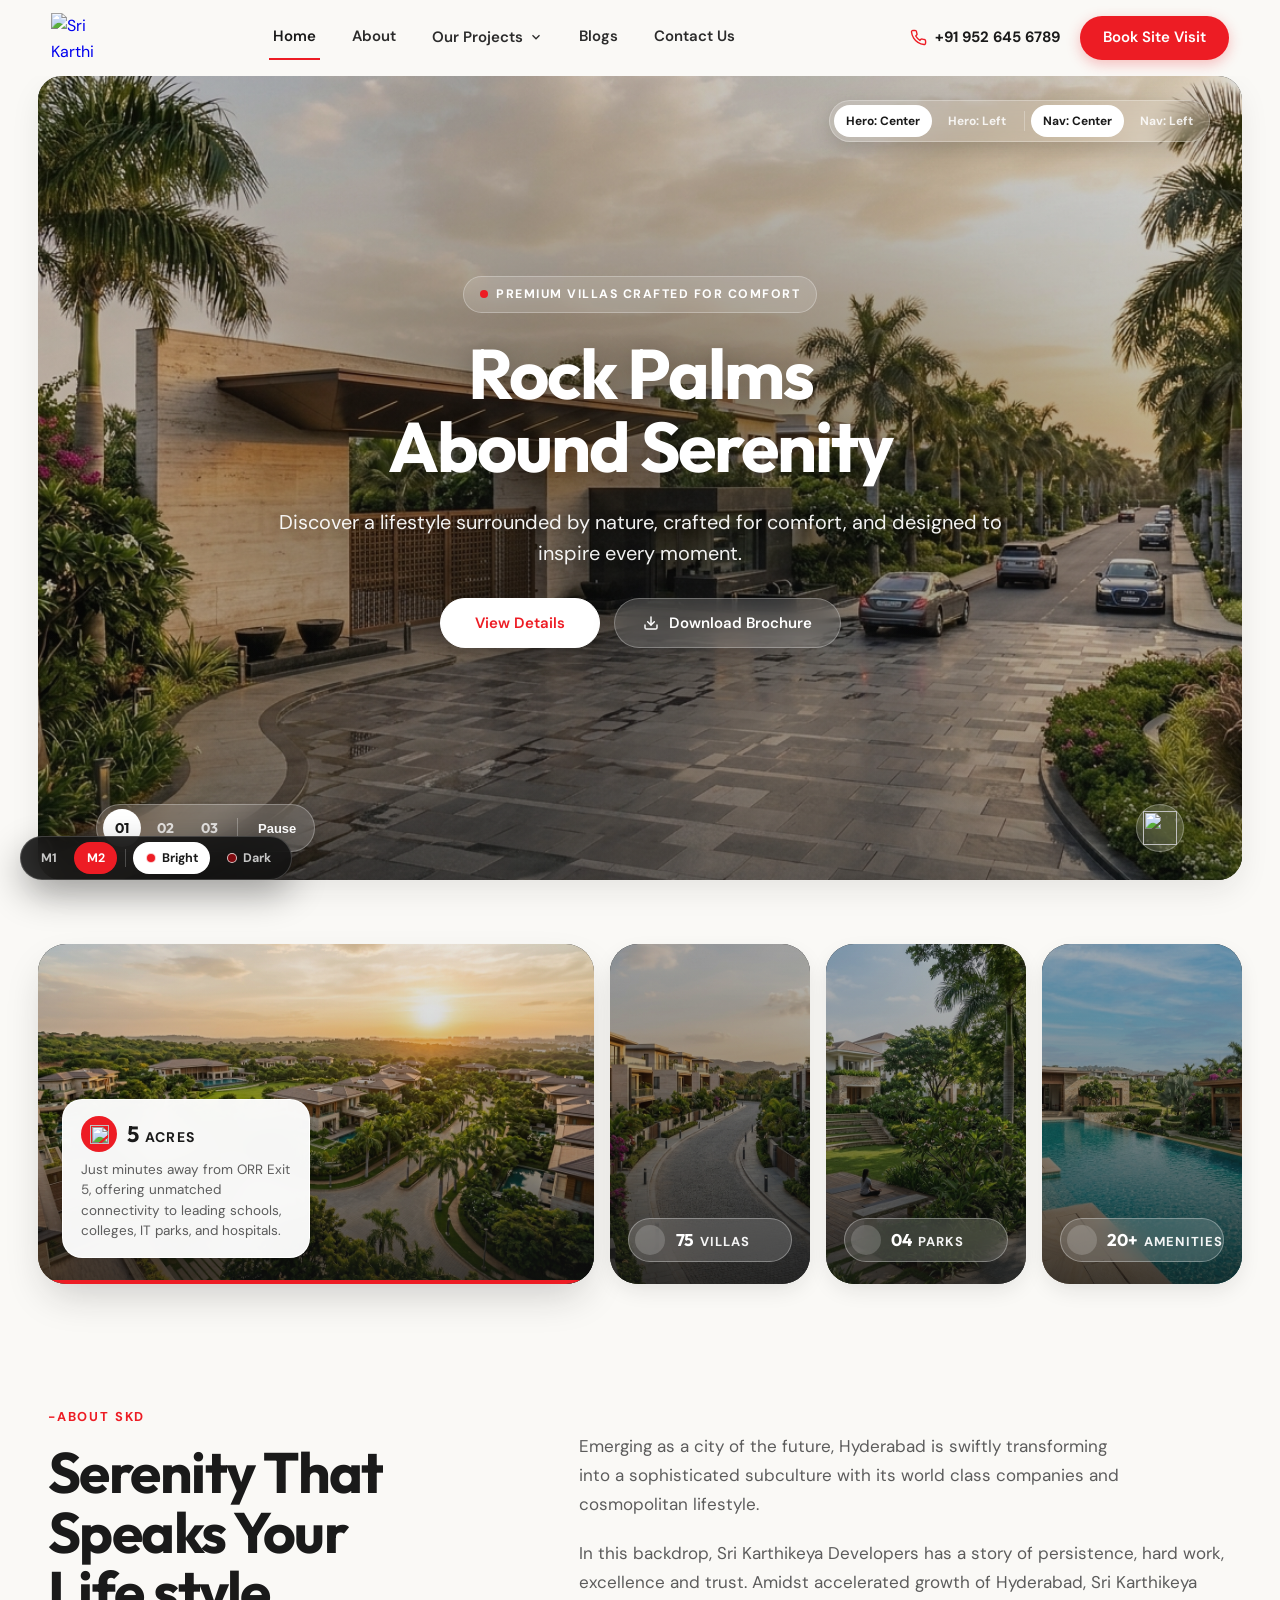
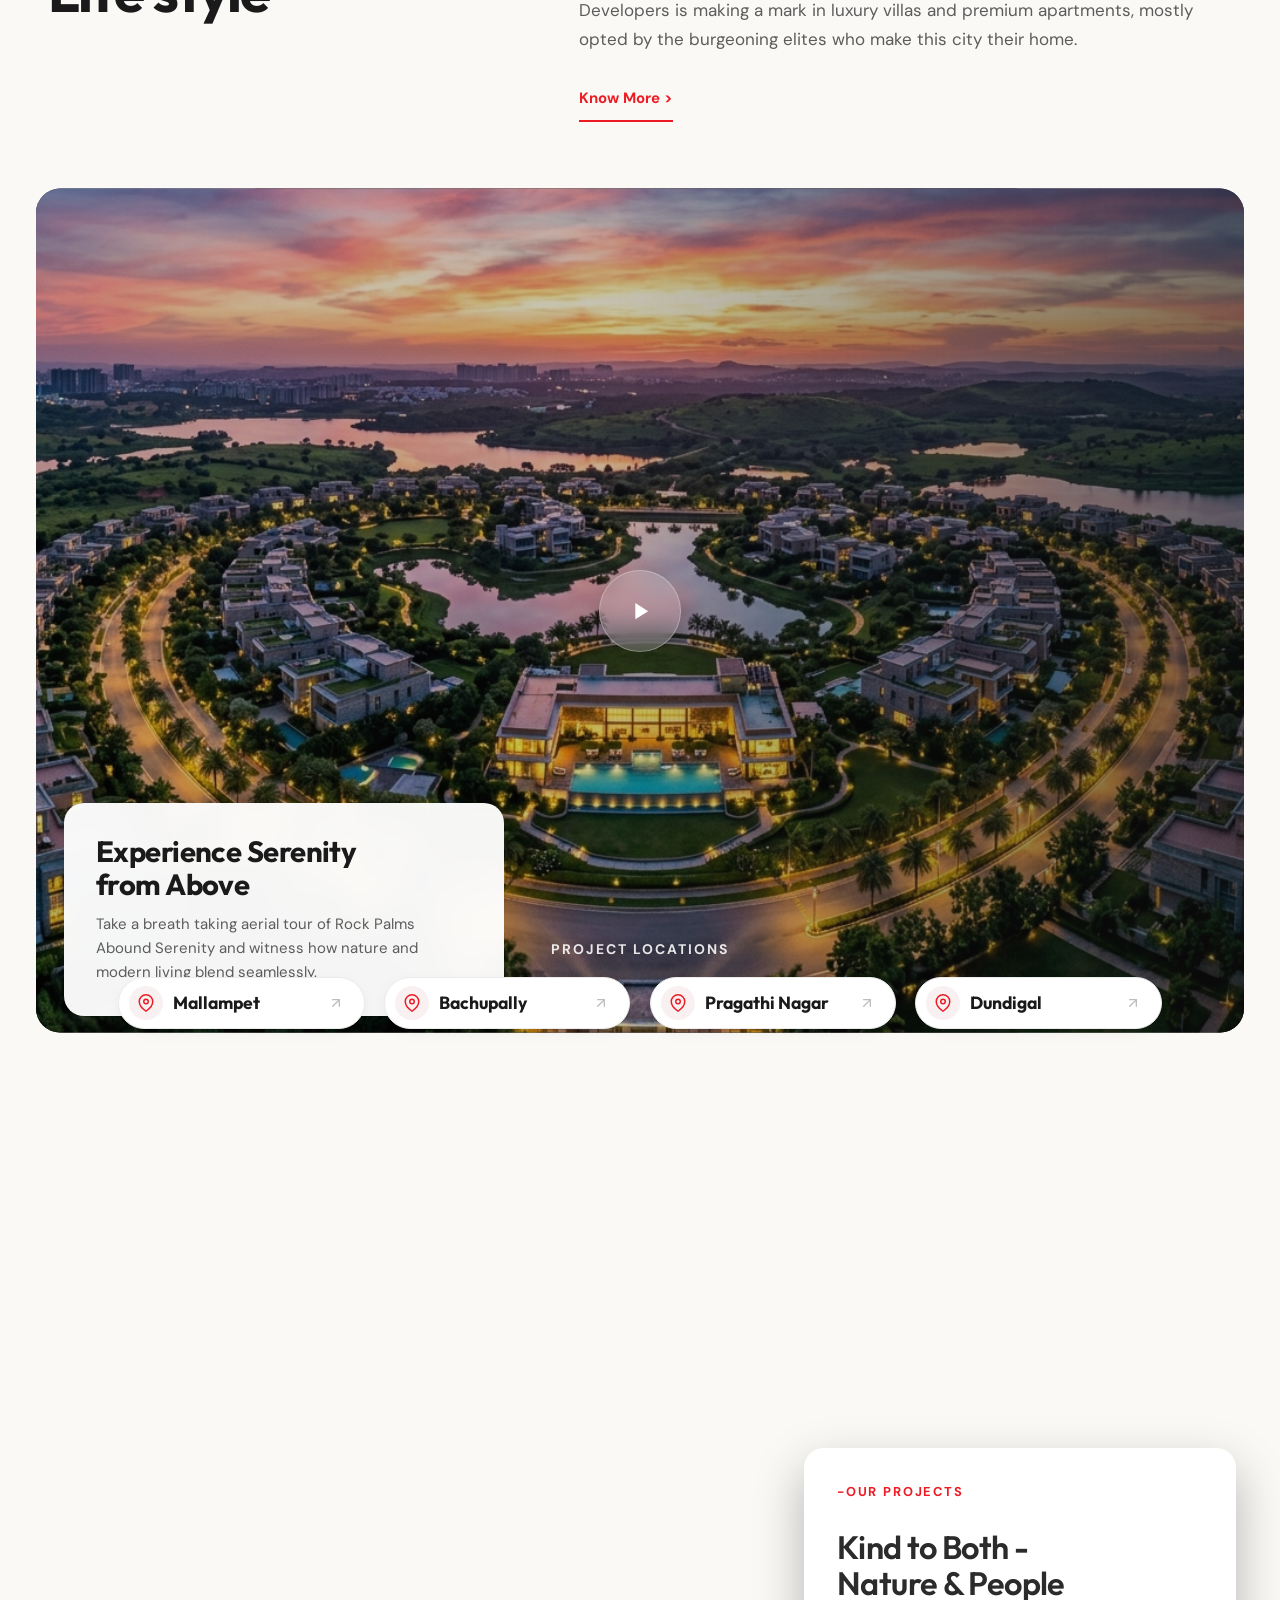
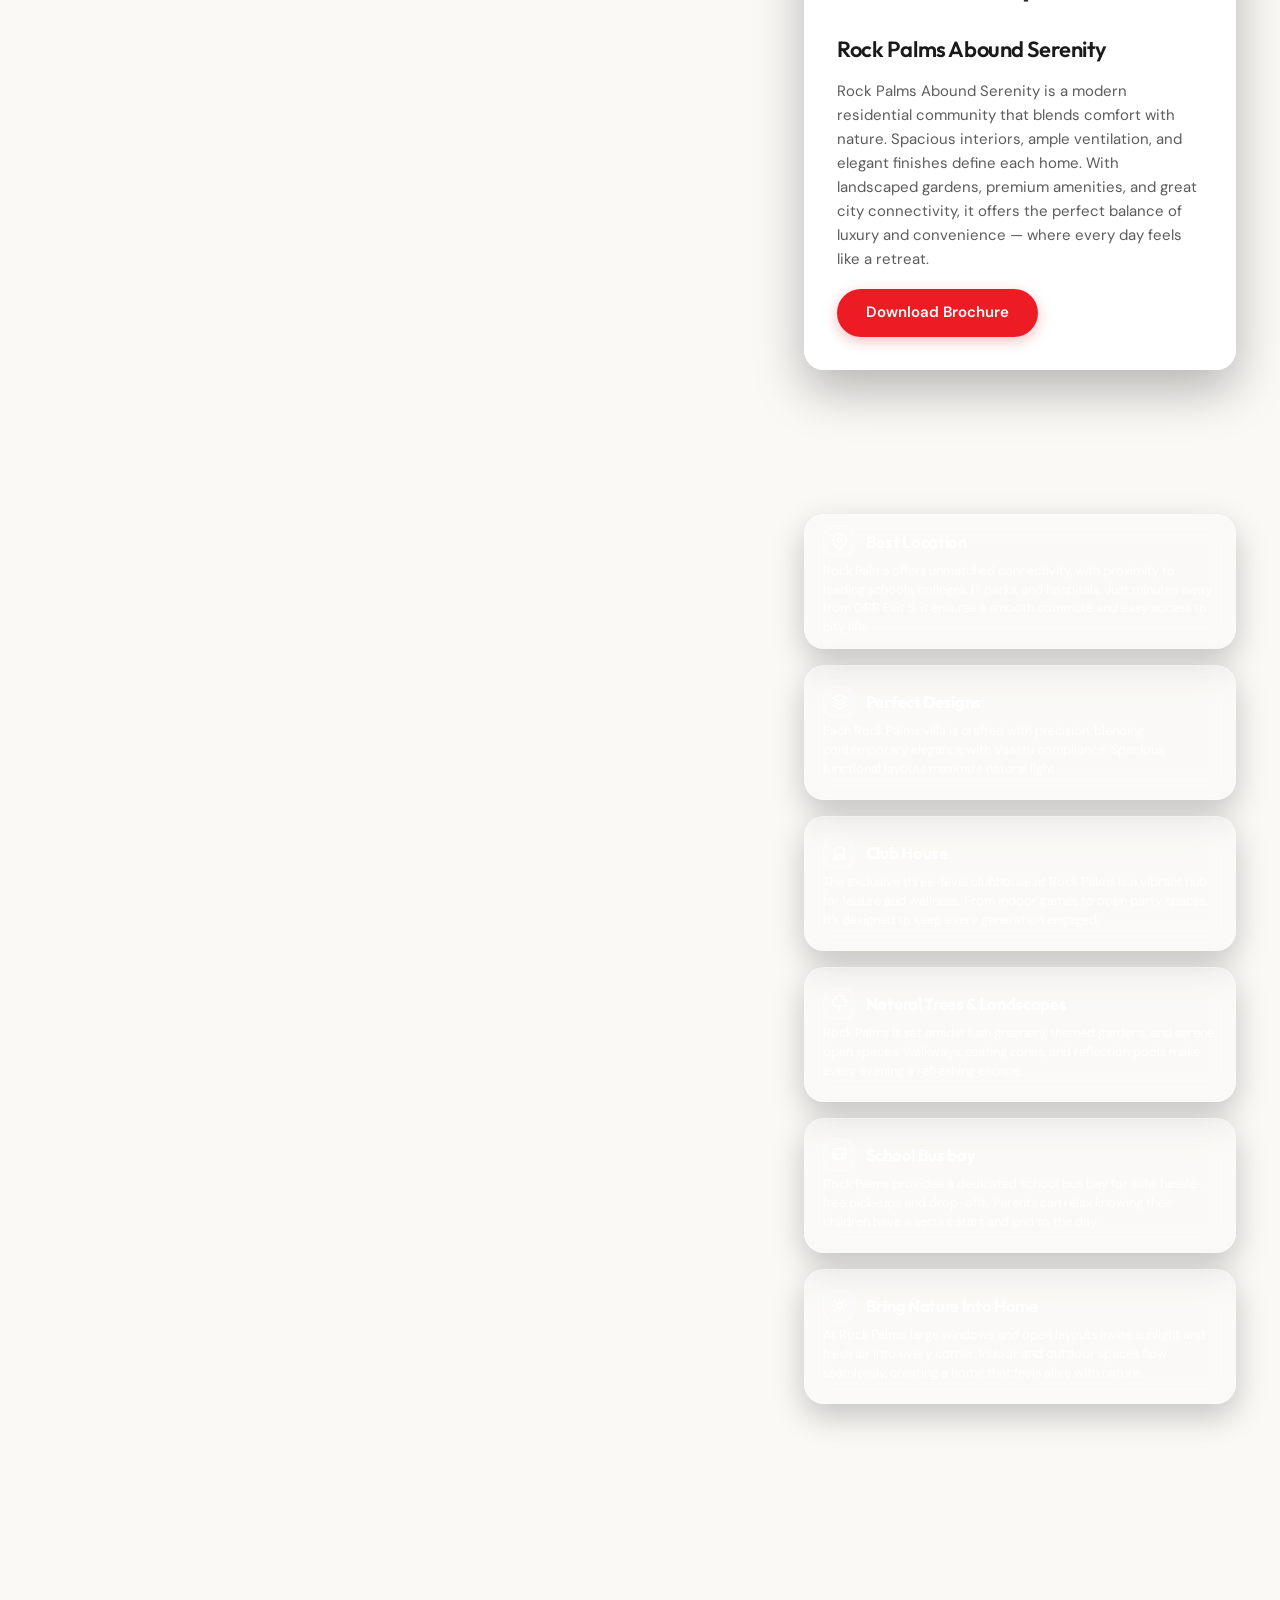
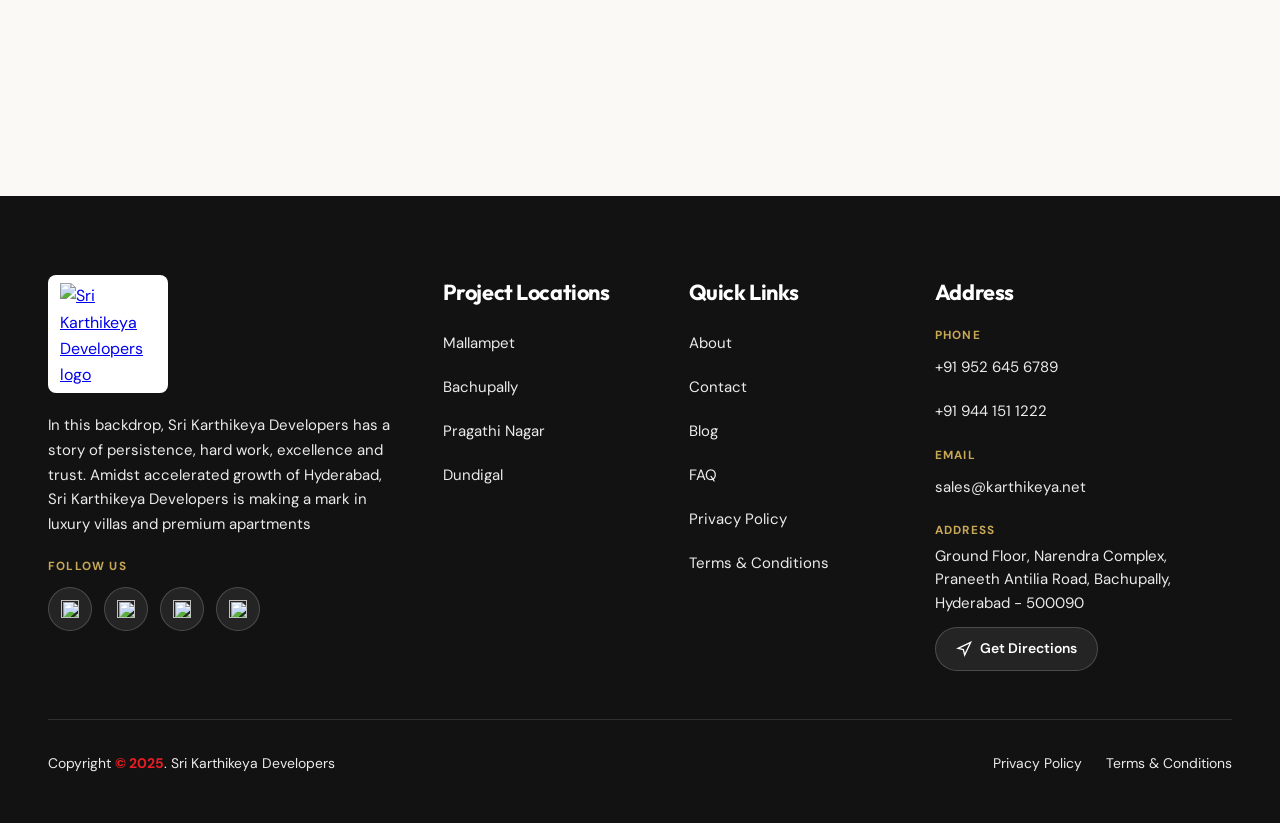
==== index.html @ de484b1a "first commit" ====
<!DOCTYPE html>
<html lang="en">
<head>
  <meta charset="utf-8">
  <meta name="viewport" content="width=device-width, initial-scale=1.0">
  <meta name="google-site-verification" content="l2DpLhpATEKh6-07Cgp-dvvUUeRcv5qAhG_S4uqRLrA">

  <!-- Preserved Exact Title, Description & Canonical -->
  <title>Sri Karthikeya Developers | Luxury Villas in Hyderabad</title>
  <meta name="description" content=" Sri Karthikeya Developers offers premium, nature-surrounded luxury villas and apartments in Hyderabad. Experience top-notch infrastructure, excellence, and trust.">
  <link rel="canonical" href="https://www.karthikeya.net">
  <link rel="icon" href="https://www.karthikeya.net/icon.png?d786ced064021175" type="image/png" sizes="384x384">

  <!-- Standard Open Graph Metadata (Obsolete meta keywords removed) -->
  <meta property="og:type" content="website">
  <meta property="og:url" content="https://www.karthikeya.net">
  <meta property="og:site_name" content="Sri Karthikeya Developers">
  <meta property="og:title" content="Sri Karthikeya Developers | Luxury Villas in Hyderabad">
  <meta property="og:description" content="Sri Karthikeya Developers offers premium, nature-surrounded luxury villas and apartments in Hyderabad. Experience top-notch infrastructure, excellence, and trust.">
  <meta property="og:image" content="assets/images/twilight-villas.jpg">
  <meta property="og:image:width" content="1200">
  <meta property="og:image:height" content="630">
  <meta property="og:image:alt" content="Luxury Villas by Sri Karthikeya Developers">

  <!-- Standard Twitter Card Metadata -->
  <meta name="twitter:card" content="summary_large_image">
  <meta name="twitter:site" content="@KarthikeyaSkc">
  <meta name="twitter:title" content="Sri Karthikeya Developers | Luxury Villas in Hyderabad">
  <meta name="twitter:description" content="Sri Karthikeya Developers offers premium, nature-surrounded luxury villas and apartments in Hyderabad. Experience top-notch infrastructure, excellence, and trust.">
  <meta name="twitter:image" content="assets/images/twilight-villas.jpg">
  <meta name="twitter:image:alt" content="Luxury Villas by Sri Karthikeya Developers">

  <!-- Resource Hints: Preconnect to Asset & Font Origins (Static <img> with fetchpriority="high" handles LCP discovery) -->
  <link rel="preconnect" href="https://www.karthikeya.net" crossorigin>
  <link rel="preconnect" href="https://fonts.googleapis.com">
  <link rel="preconnect" href="https://fonts.gstatic.com" crossorigin>
  <link href="https://fonts.googleapis.com/css2?family=DM+Sans:ital,opsz,wght@0,9..40,400..700;1,9..40,400..700&family=Outfit:wght@500;600;700&display=swap" rel="stylesheet">

  <!-- Stylesheet -->
  <link rel="stylesheet" href="styles.css">

  <!-- Google Tag Manager (Proper <head> Script) -->
  <script>
    (function(w,d,s,l,i){w[l]=w[l]||[];w[l].push({'gtm.start':
    new Date().getTime(),event:'gtm.js'});var f=d.getElementsByTagName(s)[0],
    j=d.createElement(s),dl=l!='dataLayer'?'&l='+l:'';j.async=true;j.src=
    'https://www.googletagmanager.com/gtm.js?id='+i+dl;f.parentNode.insertBefore(j,f);
    })(window,document,'script','dataLayer','GTM-T7M3QTGW');
  </script>

  <!-- JSON-LD Structured Data: RealEstateAgent, Residence/Product, AggregateRating & BreadcrumbList -->
  <script type="application/ld+json">
  {
    "@context": "https://schema.org",
    "@graph": [
      {
        "@type": ["RealEstateAgent", "LocalBusiness"],
        "@id": "https://www.karthikeya.net/#organization",
        "name": "Sri Karthikeya Developers",
        "url": "https://www.karthikeya.net",
        "logo": "https://www.karthikeya.net/_next/static/media/logo.ddf4068f.png",
        "image": "assets/images/twilight-villas.jpg",
        "description": "Sri Karthikeya Developers offers premium, nature-surrounded luxury villas and apartments in Hyderabad. Experience top-notch infrastructure, excellence, and trust.",
        "telephone": ["+91 952 645 6789", "+91 944 151 1222"],
        "email": "sales@karthikeya.net",
        "address": [
          {
            "@type": "PostalAddress",
            "name": "Corporate Office",
            "streetAddress": "Ground Floor, Narendra Complex, Praneeth Antilia Road, Bachupally",
            "addressLocality": "Hyderabad",
            "addressRegion": "Telangana",
            "postalCode": "500090",
            "addressCountry": "IN"
          },
          {
            "@type": "PostalAddress",
            "name": "Rock Palms Sales Office",
            "streetAddress": "Sy. No 347/P, Dundigal, Gandimaisamma",
            "addressLocality": "Hyderabad",
            "addressRegion": "Telangana",
            "postalCode": "500043",
            "addressCountry": "IN"
          }
        ],
        "geo": {
          "@type": "GeoCoordinates",
          "latitude": 17.5946,
          "longitude": 78.4148
        },
        "areaServed": ["Mallampet", "Bachupally", "Pragathi Nagar", "Dundigal", "Hyderabad"],
        "openingHoursSpecification": {
          "@type": "OpeningHoursSpecification",
          "dayOfWeek": ["Monday", "Tuesday", "Wednesday", "Thursday", "Friday", "Saturday", "Sunday"],
          "opens": "08:00",
          "closes": "19:00"
        },
        "sameAs": [
          "https://www.facebook.com/share/178g3oEWJz/",
          "https://x.com/KarthikeyaSkc",
          "https://www.instagram.com/srikarthikeyadevelopers?igsh=MXU5azRob2h5Y2Y5dA==",
          "https://www.youtube.com/channel/UCl4HqwV1xPZ75QgO2vMsKxQ"
        ],
        "aggregateRating": {
          "@type": "AggregateRating",
          "ratingValue": "4.8",
          "bestRating": "5",
          "ratingCount": "5",
          "reviewCount": "5"
        },
        "review": [
          {
            "@type": "Review",
            "author": { "@type": "Person", "name": "Ms. Niharika", "jobTitle": "Product Designer" },
            "reviewBody": "You can sense the expertise at every corner of the construction. They never compromise on quality. We are super happy with all aspects of them"
          },
          {
            "@type": "Review",
            "author": { "@type": "Person", "name": "Mr. V. Ramana", "jobTitle": "Doctor" },
            "reviewBody": "Timely Delivery is the most vital and impressive perk about this organization. You can trust them in all aspects."
          },
          {
            "@type": "Review",
            "author": { "@type": "Person", "name": "Mr. Amrendra", "jobTitle": "Engineer" },
            "reviewBody": "I find ‘SKD’ extremely dignified and ethical to customers for whom they build homes. Right from the first interaction onwards, the SKD team was very professional and organized."
          },
          {
            "@type": "Review",
            "author": { "@type": "Person", "name": "Ms. Reena", "jobTitle": "House Wife" },
            "reviewBody": "Initially we were a little skeptical about them, but they proved it to us that we made the best decision by believing in them. We are very happy."
          },
          {
            "@type": "Review",
            "author": { "@type": "Person", "name": "Balakrishna K", "jobTitle": "IT Product Owner" },
            "reviewBody": "I recently purchased a villa at Karthikeya Rock Palms, Dundigal, and had a seamless experience. The team was professional, responsive, and guided me through every step with clarity. Special thanks to Sri Murali garu for his patience and dedication. Highly recommend Sri Karthikeya Developers!"
          }
        ]
      },
      {
        "@type": ["GatedResidenceCommunity", "Residence"],
        "@id": "https://www.karthikeya.net/our-projects/ongoing#rock-palms",
        "name": "Rock Palms Abound Serenity",
        "url": "https://www.karthikeya.net/our-projects/ongoing",
        "image": "assets/images/best-location.jpg",
        "description": "Rock Palms Abound Serenity is a modern residential community that blends comfort with nature. Spacious interiors, ample ventilation, and elegant finishes define each home. With landscaped gardens, premium amenities, and great city connectivity, it offers the perfect balance of luxury and convenience — where every day feels like a retreat.",
        "address": {
          "@type": "PostalAddress",
          "streetAddress": "Sy. No 347/P, Dundigal, Gandimaisamma",
          "addressLocality": "Hyderabad",
          "addressRegion": "Telangana",
          "postalCode": "500043",
          "addressCountry": "IN"
        },
        "amenityFeature": [
          { "@type": "LocationFeatureSpecification", "name": "5 Acres Gated Community", "value": true },
          { "@type": "LocationFeatureSpecification", "name": "75 Luxury Villas", "value": true },
          { "@type": "LocationFeatureSpecification", "name": "04 Landscaped Parks", "value": true },
          { "@type": "LocationFeatureSpecification", "name": "20+ Premium Amenities & Three-Level Club House", "value": true },
          { "@type": "LocationFeatureSpecification", "name": "Dedicated School Bus Bay", "value": true }
        ]
      },
      {
        "@type": "BreadcrumbList",
        "@id": "https://www.karthikeya.net/#breadcrumb",
        "itemListElement": [
          {
            "@type": "ListItem",
            "position": 1,
            "name": "Home",
            "item": "https://www.karthikeya.net/"
          },
          {
            "@type": "ListItem",
            "position": 2,
            "name": "Ongoing Projects — Rock Palms Abound Serenity",
            "item": "https://www.karthikeya.net/our-projects/ongoing"
          }
        ]
      }
    ]
  }
  </script>
</head>
<body>
  <!-- Google Tag Manager (noscript) -->
  <noscript>
    <iframe src="https://www.googletagmanager.com/ns.html?id=GTM-T7M3QTGW" height="0" width="0" style="display:none;visibility:hidden" title="Google Tag Manager"></iframe>
  </noscript>

  <a href="#main-content" class="skip-link">Skip to main content</a>

  <!-- Floating M1 / M2 Total Layout Switcher -->
  <div class="version-switcher-dock" role="region" aria-label="Switch between M1 and M2 layouts">
    <div class="version-switcher-pill">
      <a href="m1.html" class="version-switch-btn" aria-current="false">M1</a>
      <a href="index.html" class="version-switch-btn is-active" aria-current="page">M2</a>
    </div>
  </div>

  <!-- ========================================================================
       1. STICKY HEADER (Compact Floating White Pill Bar — Spaciaz / Wander Style)
       ======================================================================== -->
  <header class="site-header" id="site-header">
    <div class="hero-outer-frame">
      <div class="header-bar">
        <!-- Single Brand Logo (Duplicate mobile logo removed) -->
        <a href="index.html" class="brand-logo" aria-label="Sri Karthikeya Developers Home">
          <img
            src="https://www.karthikeya.net/_next/static/media/logo.ddf4068f.png"
            alt="Sri Karthikeya Developers crest logo"
            width="300"
            height="320"
            decoding="async"
          >
        </a>

        <!-- Center Primary Navigation -->
        <nav class="primary-nav" aria-label="Primary navigation">
          <ul class="nav-list">
            <li>
              <a href="index.html" class="nav-link" aria-current="page">Home</a>
            </li>
            <li>
              <a href="about.html" class="nav-link">About</a>
            </li>
            <li class="nav-item-dropdown">
              <button
                type="button"
                class="nav-dropdown-trigger"
                id="projects-dropdown-btn"
                aria-expanded="false"
                aria-controls="projects-dropdown-menu"
              >
                <span>Our Projects</span>
                <svg width="14" height="14" viewBox="0 0 24 24" fill="none" stroke="currentColor" stroke-width="2.2" aria-hidden="true">
                  <polyline points="6 9 12 15 18 9"></polyline>
                </svg>
              </button>
              <ul class="dropdown-menu" id="projects-dropdown-menu" aria-label="Our Projects submenu">
                <li>
                  <a href="https://www.karthikeya.net/our-projects/ongoing" class="dropdown-link">Ongoing Projects</a>
                </li>
                <li>
                  <a href="https://www.karthikeya.net/our-projects/completed" class="dropdown-link">Completed Projects</a>
                </li>
              </ul>
            </li>
            <li>
              <a href="https://www.karthikeya.net/blogs" class="nav-link">Blogs</a>
            </li>
            <li>
              <a href="https://www.karthikeya.net/contact-us" class="nav-link">Contact Us</a>
            </li>
          </ul>
        </nav>

        <!-- Right Contact & Primary CTA -->
        <div class="header-actions">
          <div class="header-contact-group">
            <a href="tel:+919526456789" class="header-phone-link" title="Call +91 952 645 6789" aria-label="Contact Us at +91 952 645 6789">
              <svg width="17" height="17" viewBox="0 0 24 24" fill="none" stroke="currentColor" stroke-width="2" aria-hidden="true">
                <path d="M22 16.92v3a2 2 0 0 1-2.18 2 19.79 19.79 0 0 1-8.63-3.07 19.5 19.5 0 0 1-6-6 19.79 19.79 0 0 1-3.07-8.67A2 2 0 0 1 4.11 2h3a2 2 0 0 1 2 1.72 12.84 12.84 0 0 0 .7 2.81 2 2 0 0 1-.45 2.11L8.09 9.91a16 16 0 0 0 6 6l1.27-1.27a2 2 0 0 1 2.11-.45 12.84 12.84 0 0 0 2.81.7A2 2 0 0 1 22 16.92z"></path>
              </svg>
              <span>+91 952 645 6789</span>
            </a>
          </div>

          <button
            type="button"
            class="btn btn--primary btn--pill header-cta-desktop"
            data-modal-open="site-visit-modal"
            commandfor="site-visit-modal"
            command="show-modal"
          >
            Book Site Visit
          </button>

          <!-- Mobile Slim Bar Controls: Tap-to-Call Icon + Hamburger -->
          <div class="mobile-bar-actions">
            <a href="tel:+919526456789" class="icon-btn" aria-label="Call +91 952 645 6789">
              <svg width="20" height="20" viewBox="0 0 24 24" fill="none" stroke="currentColor" stroke-width="2" aria-hidden="true">
                <path d="M22 16.92v3a2 2 0 0 1-2.18 2 19.79 19.79 0 0 1-8.63-3.07 19.5 19.5 0 0 1-6-6 19.79 19.79 0 0 1-3.07-8.67A2 2 0 0 1 4.11 2h3a2 2 0 0 1 2 1.72 12.84 12.84 0 0 0 .7 2.81 2 2 0 0 1-.45 2.11L8.09 9.91a16 16 0 0 0 6 6l1.27-1.27a2 2 0 0 1 2.11-.45 12.84 12.84 0 0 0 2.81.7A2 2 0 0 1 22 16.92z"></path>
              </svg>
            </a>
            <button
              type="button"
              class="icon-btn"
              id="mobile-menu-open"
              aria-label="Open navigation menu"
              aria-expanded="false"
              aria-controls="mobile-drawer"
            >
              <svg width="22" height="22" viewBox="0 0 24 24" fill="none" stroke="currentColor" stroke-width="2.2" aria-hidden="true">
                <line x1="3" y1="6" x2="21" y2="6"></line>
                <line x1="3" y1="12" x2="21" y2="12"></line>
                <line x1="3" y1="18" x2="21" y2="18"></line>
              </svg>
            </button>
          </div>
        </div>
      </div>
    </div>
  </header>

  <!-- Mobile Full-Screen Menu Dialog -->
  <dialog class="mobile-drawer" id="mobile-drawer" aria-label="Mobile navigation menu">
    <div class="mobile-drawer__panel">
      <div>
        <div class="mobile-drawer__top">
          <span class="eyebrow" style="color: var(--secondary); margin: 0;">Sri Karthikeya Developers</span>
          <button type="button" class="icon-btn" id="mobile-menu-close" aria-label="Close navigation menu" autofocus>
            <svg width="20" height="20" viewBox="0 0 24 24" fill="none" stroke="currentColor" stroke-width="2.2" aria-hidden="true">
              <line x1="18" y1="6" x2="6" y2="18"></line>
              <line x1="6" y1="6" x2="18" y2="18"></line>
            </svg>
          </button>
        </div>

        <nav aria-label="Mobile primary navigation">
          <ul class="mobile-nav-list">
            <li><a href="index.html" class="mobile-nav-link">Home</a></li>
            <li><a href="about.html" class="mobile-nav-link">About</a></li>
            <li>
              <a href="https://www.karthikeya.net/our-projects/ongoing" class="mobile-nav-link">Our Projects</a>
              <ul class="mobile-sub-list">
                <li><a href="https://www.karthikeya.net/our-projects/ongoing" class="mobile-sub-link">Ongoing Projects</a></li>
                <li><a href="https://www.karthikeya.net/our-projects/completed" class="mobile-sub-link">Completed Projects</a></li>
              </ul>
            </li>
            <li><a href="https://www.karthikeya.net/blogs" class="mobile-nav-link">Blogs</a></li>
            <li><a href="https://www.karthikeya.net/contact-us" class="mobile-nav-link">Contact Us</a></li>
          </ul>
        </nav>
      </div>

      <div class="mobile-drawer__footer">
        <div class="mobile-contact-row">
          <span>Contact Us</span>
          <a href="tel:+919526456789">+91 952 645 6789</a>
        </div>
        <div class="mobile-contact-row">
          <span>Mail Us</span>
          <a href="mailto:sales@karthikeya.net">sales@karthikeya.net</a>
        </div>
        <button
          type="button"
          class="btn btn--primary"
          data-modal-open="site-visit-modal"
          commandfor="site-visit-modal"
          command="show-modal"
        >
          Book Site Visit
        </button>
      </div>
    </div>
  </dialog>

  <main id="main-content">
    <!-- ======================================================================
         2. HERO SECTION (Full-Width Framed Centerpiece — Wander Style)
         ====================================================================== -->
    <section class="hero-section" aria-labelledby="hero-heading">
      <div class="hero-outer-frame hero-shell">
        <div class="hero-canvas-frame">
          <!-- Full-Brightness Architectural Photo Stage (Eager Slide 01 + Lazy Slides 02/03) -->
          <div class="hero-media-stage">
            <img
              src="assets/images/hero-1.jpg"
              alt="Twilight architectural view of Rock Palms Abound Serenity luxury villas in Dundigal, Hyderabad"
              width="2880"
              height="1440"
              fetchpriority="high"
              decoding="async"
              class="hero-slide-img is-active"
              data-hero-slide="0"
            >
            <img
              src="assets/images/hero-2.jpg"
              alt="Landscaped avenue and contemporary villa facade at Rock Palms Abound Serenity"
              width="2880"
              height="1440"
              fetchpriority="low"
              loading="lazy"
              decoding="async"
              class="hero-slide-img"
              data-hero-slide="1"
              aria-hidden="true"
            >
            <img
              src="assets/images/hero-3.jpg"
              alt="Clubhouse and lush green recreational spaces at Rock Palms Abound Serenity"
              width="2880"
              height="1440"
              fetchpriority="low"
              loading="lazy"
              decoding="async"
              class="hero-slide-img"
              data-hero-slide="2"
              aria-hidden="true"
            >
            <div class="hero-center-scrim" aria-hidden="true"></div>
          </div>

          <!-- Live Layout Comparison Toggle: Hero (Center / Left) & Nav (Center / Beside Logo) -->
          <div class="hero-variant-toggle" role="group" aria-label="Compare hero and navbar alignment options">
            <button type="button" class="hero-variant-btn is-active" data-hero-align="center" aria-pressed="true">Hero: Center</button>
            <button type="button" class="hero-variant-btn" data-hero-align="left" aria-pressed="false">Hero: Left</button>
            <span class="hero-pill-divider" aria-hidden="true"></span>
            <button type="button" class="hero-variant-btn is-active" data-nav-align="center" aria-pressed="true">Nav: Center</button>
            <button type="button" class="hero-variant-btn" data-nav-align="left" aria-pressed="false">Nav: Left</button>
          </div>

          <!-- Editorial Stack: Eyebrow -> H1 -> Tagline -> View Details + Download Brochure -->
          <div class="hero-center-content" id="hero-content-stack">
            <p class="hero-eyebrow-light">
              <span class="hero-eyebrow-dot" aria-hidden="true"></span>
              <span>Premium Villas Crafted for Comfort</span>
            </p>
            <h1 class="hero-title" id="hero-heading">Rock Palms Abound Serenity</h1>
            <p class="hero-tagline">
              Discover a lifestyle surrounded by nature, crafted for comfort, and designed to inspire every moment.
            </p>
            <div class="hero-cta-group">
              <a href="#rock-palms-section" class="btn btn--hero-view btn--pill">View Details</a>
              <button
                type="button"
                class="btn btn--hero-brochure btn--pill"
                data-modal-open="brochure-modal"
                commandfor="brochure-modal"
                command="show-modal"
              >
                <svg width="16" height="16" viewBox="0 0 24 24" fill="none" stroke="currentColor" stroke-width="2.2" stroke-linecap="round" stroke-linejoin="round" aria-hidden="true">
                  <path d="M21 15v4a2 2 0 0 1-2 2H5a2 2 0 0 1-2-2v-4"></path>
                  <polyline points="7 10 12 15 17 10"></polyline>
                  <line x1="12" y1="15" x2="12" y2="3"></line>
                </svg>
                <span>Download Brochure</span>
              </button>
            </div>
          </div>

          <!-- Bottom Bar Inside Hero Frame: Slide Pill (Bottom-Left) + WhatsApp Chat (Bottom-Right), Equal 48px Height -->
          <div class="hero-bottom-bar">
            <div class="hero-slider-pill" role="group" aria-label="Hero slideshow controls">
              <button type="button" class="hero-slide-btn" data-hero-slide-btn="0" aria-current="true" aria-label="Show hero slide 01">01</button>
              <button type="button" class="hero-slide-btn" data-hero-slide-btn="1" aria-current="false" aria-label="Show hero slide 02">02</button>
              <button type="button" class="hero-slide-btn" data-hero-slide-btn="2" aria-current="false" aria-label="Show hero slide 03">03</button>
              <span class="hero-pill-divider" aria-hidden="true"></span>
              <button type="button" class="hero-pause-btn" id="hero-pause-btn" aria-label="Pause hero image slideshow">Pause</button>
            </div>

            <a
              href="https://api.whatsapp.com/send/?phone=919526456789&amp;text=I+am+Interested+Can+you+please+help+&amp;type=phone_number&amp;app_absent=0"
              target="_blank"
              rel="noopener noreferrer"
              class="hero-whatsapp-pill"
              aria-label="Chat with Sri Karthikeya Developers on WhatsApp"
            >
              <img
                src="https://www.karthikeya.net/_next/static/media/whatsapp.4ac5c7cb.png"
                alt=""
                width="144"
                height="144"
                decoding="async"
              >
            </a>
          </div>
        </div>

        <!-- 4 Horizontally Expanding X-Axis Accordion Highlight Cards (Timed + Clickable) -->
        <div class="highlights-strip" role="region" aria-label="Rock Palms Abound Serenity key highlights">
          <div class="highlights-accordion" id="highlights-accordion">
            <!-- Card 1: 5 Acres -->
            <button
              type="button"
              class="highlight-card is-active"
              aria-expanded="true"
              data-highlight-index="0"
            >
              <img
                src="assets/images/highlight-acres.jpg"
                alt="Aerial view of the 5-acre Rock Palms Abound Serenity community"
                width="2400"
                height="1632"
                loading="lazy"
                decoding="async"
                class="highlight-card__bg"
              >
              <span class="highlight-card__scrim" aria-hidden="true"></span>
              <span class="highlight-card__content">
                <span class="highlight-card__header-row">
                  <span class="highlight-card__icon" aria-hidden="true">
                    <img
                      src="https://www.karthikeya.net/_next/static/media/acres.1ed4539f.png"
                      alt=""
                      width="193"
                      height="192"
                      loading="lazy"
                      decoding="async"
                    >
                  </span>
                  <span class="highlight-card__title-line">
                    <span class="highlight-card__value" data-count-target="5">5</span>
                    <span class="highlight-card__label">Acres</span>
                  </span>
                </span>
                <span class="highlight-card__desc-wrap">
                  <span class="highlight-card__desc">
                    Just minutes away from ORR Exit 5, offering unmatched connectivity to leading schools, colleges, IT parks, and hospitals.
                  </span>
                </span>
              </span>
              <span class="highlight-card__progress" aria-hidden="true"><span class="highlight-card__progress-fill"></span></span>
            </button>

            <!-- Card 2: 75 Villas -->
            <button
              type="button"
              class="highlight-card"
              aria-expanded="false"
              data-highlight-index="1"
            >
              <img
                src="assets/images/highlight-villas.jpg"
                alt="Contemporary luxury villas at Rock Palms Abound Serenity"
                width="2400"
                height="1632"
                loading="lazy"
                decoding="async"
                class="highlight-card__bg"
              >
              <span class="highlight-card__scrim" aria-hidden="true"></span>
              <span class="highlight-card__content">
                <span class="highlight-card__header-row">
                  <span class="highlight-card__icon" aria-hidden="true">
                    <img
                      src="https://www.karthikeya.net/_next/static/media/villas.12d9b89d.png"
                      alt=""
                      width="192"
                      height="144"
                      loading="lazy"
                      decoding="async"
                    >
                  </span>
                  <span class="highlight-card__title-line">
                    <span class="highlight-card__value" data-count-target="75">75</span>
                    <span class="highlight-card__label">Villas</span>
                  </span>
                </span>
                <span class="highlight-card__desc-wrap">
                  <span class="highlight-card__desc">
                    Crafted with precision, blending contemporary elegance with Vaastu compliance and spacious layouts that maximize natural light.
                  </span>
                </span>
              </span>
              <span class="highlight-card__progress" aria-hidden="true"><span class="highlight-card__progress-fill"></span></span>
            </button>

            <!-- Card 3: 04 Parks -->
            <button
              type="button"
              class="highlight-card"
              aria-expanded="false"
              data-highlight-index="2"
            >
              <img
                src="assets/images/highlight-parks.jpg"
                alt="Landscaped parks and lush greenery at Rock Palms Abound Serenity"
                width="2400"
                height="1632"
                loading="lazy"
                decoding="async"
                class="highlight-card__bg"
              >
              <span class="highlight-card__scrim" aria-hidden="true"></span>
              <span class="highlight-card__content">
                <span class="highlight-card__header-row">
                  <span class="highlight-card__icon" aria-hidden="true">
                    <img
                      src="https://www.karthikeya.net/_next/static/media/parks.87aaa06c.png"
                      alt=""
                      width="193"
                      height="192"
                      loading="lazy"
                      decoding="async"
                    >
                  </span>
                  <span class="highlight-card__title-line">
                    <span class="highlight-card__value" data-count-target="4" data-count-pad="true">04</span>
                    <span class="highlight-card__label">Parks</span>
                  </span>
                </span>
                <span class="highlight-card__desc-wrap">
                  <span class="highlight-card__desc">
                    Set amidst lush greenery, themed gardens, walkways, seating zones, and reflection pools for a refreshing evening escape.
                  </span>
                </span>
              </span>
              <span class="highlight-card__progress" aria-hidden="true"><span class="highlight-card__progress-fill"></span></span>
            </button>

            <!-- Card 4: 20+ Amenities -->
            <button
              type="button"
              class="highlight-card"
              aria-expanded="false"
              data-highlight-index="3"
            >
              <img
                src="assets/images/highlight-amenities.jpg"
                alt="Clubhouse and 20+ lifestyle amenities at Rock Palms Abound Serenity"
                width="2400"
                height="1632"
                loading="lazy"
                decoding="async"
                class="highlight-card__bg"
              >
              <span class="highlight-card__scrim" aria-hidden="true"></span>
              <span class="highlight-card__content">
                <span class="highlight-card__header-row">
                  <span class="highlight-card__icon" aria-hidden="true">
                    <img
                      src="https://www.karthikeya.net/_next/static/media/amenities.5769b499.png"
                      alt=""
                      width="183"
                      height="192"
                      loading="lazy"
                      decoding="async"
                    >
                  </span>
                  <span class="highlight-card__title-line">
                    <span class="highlight-card__value" data-count-target="20" data-count-suffix="+">20+</span>
                    <span class="highlight-card__label">Amenities</span>
                  </span>
                </span>
                <span class="highlight-card__desc-wrap">
                  <span class="highlight-card__desc">
                    An exclusive three-level clubhouse designed for leisure and wellness, from indoor games to open party spaces for every generation.
                  </span>
                </span>
              </span>
              <span class="highlight-card__progress" aria-hidden="true"><span class="highlight-card__progress-fill"></span></span>
            </button>
          </div>
        </div>
      </div>
    </section>

    <!-- ======================================================================
         3. ABOUT SKD (Title Left / Copy Right)
         ====================================================================== -->
    <section class="section about-section" id="about-skd-section" aria-labelledby="about-heading">
      <div class="container">
        <div class="about-split reveal-on-scroll">
          <!-- Left Column: Eyebrow + Large Editorial Title Sized to Balance Right Copy -->
          <div class="about-heading-col">
            <p class="eyebrow">-About SKD</p>
            <h2 class="about-title" id="about-heading">Serenity That Speaks Your Life style</h2>
          </div>

          <!-- Right Column: Paragraphs + "Know More >" Link -->
          <div class="about-copy-col">
            <div class="about-paragraphs">
              <p>
                Emerging as a city of the future, Hyderabad is swiftly transforming into a sophisticated subculture with its world class companies and cosmopolitan lifestyle.
              </p>
              <p>
                In this backdrop, Sri Karthikeya Developers has a story of persistence, hard work, excellence and trust. Amidst accelerated growth of Hyderabad, Sri Karthikeya Developers is making a mark in luxury villas and premium apartments, mostly opted by the burgeoning elites who make this city their home.
              </p>
            </div>
            <div>
              <a href="about.html" class="link-arrow">Know More &gt;</a>
            </div>
          </div>
        </div>
      </div>
    </section>

    <!-- ======================================================================
         4. CONTINUOUS SCROLLYTELLING STAGE:
            Phase 1: Pinned Rounded Drone Video + Left Card ("Experience Serenity from Above")
            Phase 2: Scroll Expands Video to 100% Full Width & Left Card Slides Away
            Phase 3: "Our Projects" Intro Card & 6 Feature Cards Scroll Up on Right (Crossfading 7 Images)
            Phase 4: Image Shrinks & 4 "Project Locations" Slide Up Centered
         ====================================================================== -->
    <section class="projects-section is-video-phase is-compact-features" id="rock-palms-section" aria-labelledby="projects-heading">
      <!-- Sticky 100dvh Viewport Stage -->
      <div class="projects-bg-sticky" id="projects-bg-sticky">
        <div class="projects-media-frame" id="drone-stage">
          <!-- Layer 0: Drone Aerial Tour Video -->
          <video
            id="drone-video"
            class="drone-video"
            width="1920"
            height="1080"
            src="https://www.karthikeya.net/videos/place/drone-shot-1.mp4"
            poster="assets/images/drone-poster.jpg"
            loop
            muted
            playsinline
            preload="metadata"
          ></video>

          <!-- Layers 1–7: 7 Project Images Crossfading Over Video as Right Cards Scroll -->
          <img
            src="assets/images/project-intro.jpg"
            alt="Rock Palms Abound Serenity luxury villa community surrounded by landscaped greenery"
            width="2880"
            height="1440"
            loading="lazy"
            decoding="async"
            class="projects-media-slide"
            data-project-img="0"
          >
          <img
            src="assets/images/best-location.jpg"
            alt="Aerial location map and entrance perspective of Rock Palms Abound Serenity near ORR Exit 5, Dundigal"
            width="2400"
            height="1632"
            loading="lazy"
            decoding="async"
            class="projects-media-slide"
            data-project-img="1"
          >
          <img
            src="assets/images/perfect-designs.jpg"
            alt="Contemporary Vaastu-compliant villa architectural elevation at Rock Palms Abound Serenity"
            width="2400"
            height="1632"
            loading="lazy"
            decoding="async"
            class="projects-media-slide"
            data-project-img="2"
          >
          <img
            src="assets/images/club-house.jpg"
            alt="Exclusive three-level clubhouse and leisure complex at Rock Palms Abound Serenity"
            width="2400"
            height="1632"
            loading="lazy"
            decoding="async"
            class="projects-media-slide"
            data-project-img="3"
          >
          <img
            src="assets/images/trees-landscapes.jpg"
            alt="Lush landscaped gardens, walkways, and green avenues at Rock Palms Abound Serenity"
            width="2400"
            height="1632"
            loading="lazy"
            decoding="async"
            class="projects-media-slide"
            data-project-img="4"
          >
          <img
            src="assets/images/school-bus-bay.jpg"
            alt="Dedicated and safe school bus pick-up and drop-off bay at Rock Palms entrance"
            width="2400"
            height="1632"
            loading="lazy"
            decoding="async"
            class="projects-media-slide"
            data-project-img="5"
          >
          <img
            src="assets/images/nature-into-home.jpg"
            alt="Sunlit villa living space with large windows opening onto private greenery at Rock Palms"
            width="2400"
            height="1632"
            loading="lazy"
            decoding="async"
            class="projects-media-slide"
            data-project-img="6"
          >

          <div class="projects-media-scrim" aria-hidden="true"></div>

          <!-- Video Phase UI: Bottom-Left Editorial Card (Slides Off Left on Play OR Scroll Expansion) -->
          <div class="drone-info-card" id="drone-info-card">
            <h3 class="drone-card__title" id="drone-heading">Experience Serenity from Above</h3>
            <p class="drone-card__text">
              Take a breath taking aerial tour of Rock Palms Abound Serenity and witness how nature and modern living blend seamlessly.
            </p>
          </div>

          <!-- Video Phase UI: Center Frosted Glass Play Button -->
          <div class="drone-center-trigger" id="drone-center-trigger">
            <button
              type="button"
              class="drone-play-btn"
              id="drone-play-btn"
              aria-label="Play aerial tour video"
            >
              <svg width="28" height="28" viewBox="0 0 24 24" fill="currentColor" aria-hidden="true">
                <path d="M8 5.14v14l11-7-11-7z"></path>
              </svg>
            </button>
          </div>

          <!-- Video Phase UI: Bottom-Right Frosted Glass Video Controls (Rewind 10s, Play/Pause, Forward 10s) -->
          <div class="drone-controls" id="drone-controls" role="group" aria-label="Aerial tour video controls">
            <button
              type="button"
              class="drone-ctrl-btn drone-ctrl-btn--seek"
              id="drone-rewind-btn"
              aria-label="Rewind 10 seconds"
            >
              <svg width="18" height="18" viewBox="0 0 24 24" fill="none" stroke="currentColor" stroke-width="2" stroke-linecap="round" stroke-linejoin="round" aria-hidden="true">
                <path d="M3 12a9 9 0 1 0 3-6.7L3 8"></path>
                <path d="M3 3v5h5"></path>
              </svg>
              <span>10s</span>
            </button>

            <button
              type="button"
              class="drone-ctrl-btn drone-ctrl-btn--primary"
              id="drone-toggle-btn"
              aria-label="Pause aerial tour video"
            >
              <svg width="20" height="20" viewBox="0 0 24 24" fill="currentColor" aria-hidden="true">
                <rect x="6" y="5" width="4" height="14" rx="1"></rect>
                <rect x="14" y="5" width="4" height="14" rx="1"></rect>
              </svg>
            </button>

            <button
              type="button"
              class="drone-ctrl-btn drone-ctrl-btn--seek"
              id="drone-forward-btn"
              aria-label="Forward 10 seconds"
            >
              <span>10s</span>
              <svg width="18" height="18" viewBox="0 0 24 24" fill="none" stroke="currentColor" stroke-width="2" stroke-linecap="round" stroke-linejoin="round" aria-hidden="true">
                <path d="M21 12a9 9 0 1 1-3-6.7L21 8"></path>
                <path d="M21 3v5h-5"></path>
              </svg>
            </button>
          </div>

          <!-- Projects Phase UI: Frosted Glass Step Counter Pill + Mode Toggle (Bottom-Left of Image) -->
          <div class="projects-media-badge" id="projects-media-badge" aria-live="polite">
            <span class="projects-media-badge__count" id="projects-step-count">01 / 07</span>
            <span class="projects-media-badge__dot" aria-hidden="true"></span>
            <span class="projects-media-badge__label" id="projects-step-label">Rock Palms Abound Serenity</span>
          </div>

          <div class="projects-mode-switcher" id="projects-mode-switcher" role="group" aria-label="Our Projects features layout mode">
            <button
              type="button"
              class="projects-mode-btn is-active"
              data-projects-mode="compact"
              aria-pressed="true"
            >
              Compact: 6 Features Hover
            </button>
            <button
              type="button"
              class="projects-mode-btn"
              data-projects-mode="scroll"
              aria-pressed="false"
            >
              Scroll: 1-by-1
            </button>
          </div>

          <!-- Live Width / Card Height / Spacing Gap Controls for Our Projects Cards -->
          <div class="projects-tuner-bar" id="projects-tuner-bar" role="region" aria-label="Adjust Our Projects cards width, height, and gap">
            <label class="projects-tuner-ctrl">
              <span>Width: <strong id="proj-width-val">560px</strong></span>
              <input type="range" id="proj-width-slider" min="380" max="820" step="4" value="560">
            </label>
            <span class="projects-tuner-sep" aria-hidden="true"></span>
            <label class="projects-tuner-ctrl">
              <span>Height: <strong id="proj-height-val">96px</strong></span>
              <input type="range" id="proj-height-slider" min="64" max="200" step="2" value="96">
            </label>
            <span class="projects-tuner-sep" aria-hidden="true"></span>
            <label class="projects-tuner-ctrl">
              <span>Gap: <strong id="proj-gap-val">8px</strong></span>
              <input type="range" id="proj-gap-slider" min="4" max="48" step="2" value="8">
            </label>
          </div>
        </div>

        <!-- Finale Dock: Slides Up From Bottom as Image Container Decreases -->
        <div class="projects-locations-finale" id="projects-locations-finale" aria-labelledby="project-locations-heading">
          <h3 class="projects-locations-title" id="project-locations-heading">Project Locations</h3>
          <ul class="projects-locations-grid" role="list">
            <li>
              <a href="https://www.karthikeya.net/our-projects/completed" class="project-location-card">
                <span class="project-location-card__pin" aria-hidden="true">
                  <svg width="18" height="18" viewBox="0 0 24 24" fill="none" stroke="currentColor" stroke-width="2" stroke-linecap="round" stroke-linejoin="round">
                    <path d="M21 10c0 7-9 13-9 13s-9-6-9-13a9 9 0 0 1 18 0z"></path>
                    <circle cx="12" cy="10" r="3"></circle>
                  </svg>
                </span>
                <span class="project-location-card__name">Mallampet</span>
                <svg class="project-location-card__arrow" width="16" height="16" viewBox="0 0 24 24" fill="none" stroke="currentColor" stroke-width="2" stroke-linecap="round" stroke-linejoin="round" aria-hidden="true">
                  <line x1="7" y1="17" x2="17" y2="7"></line>
                  <polyline points="7 7 17 7 17 17"></polyline>
                </svg>
              </a>
            </li>
            <li>
              <a href="https://www.karthikeya.net/our-projects/completed" class="project-location-card">
                <span class="project-location-card__pin" aria-hidden="true">
                  <svg width="18" height="18" viewBox="0 0 24 24" fill="none" stroke="currentColor" stroke-width="2" stroke-linecap="round" stroke-linejoin="round">
                    <path d="M21 10c0 7-9 13-9 13s-9-6-9-13a9 9 0 0 1 18 0z"></path>
                    <circle cx="12" cy="10" r="3"></circle>
                  </svg>
                </span>
                <span class="project-location-card__name">Bachupally</span>
                <svg class="project-location-card__arrow" width="16" height="16" viewBox="0 0 24 24" fill="none" stroke="currentColor" stroke-width="2" stroke-linecap="round" stroke-linejoin="round" aria-hidden="true">
                  <line x1="7" y1="17" x2="17" y2="7"></line>
                  <polyline points="7 7 17 7 17 17"></polyline>
                </svg>
              </a>
            </li>
            <li>
              <a href="https://www.karthikeya.net/our-projects/completed" class="project-location-card">
                <span class="project-location-card__pin" aria-hidden="true">
                  <svg width="18" height="18" viewBox="0 0 24 24" fill="none" stroke="currentColor" stroke-width="2" stroke-linecap="round" stroke-linejoin="round">
                    <path d="M21 10c0 7-9 13-9 13s-9-6-9-13a9 9 0 0 1 18 0z"></path>
                    <circle cx="12" cy="10" r="3"></circle>
                  </svg>
                </span>
                <span class="project-location-card__name">Pragathi Nagar</span>
                <svg class="project-location-card__arrow" width="16" height="16" viewBox="0 0 24 24" fill="none" stroke="currentColor" stroke-width="2" stroke-linecap="round" stroke-linejoin="round" aria-hidden="true">
                  <line x1="7" y1="17" x2="17" y2="7"></line>
                  <polyline points="7 7 17 7 17 17"></polyline>
                </svg>
              </a>
            </li>
            <li>
              <a href="https://www.karthikeya.net/our-projects/ongoing" class="project-location-card">
                <span class="project-location-card__pin" aria-hidden="true">
                  <svg width="18" height="18" viewBox="0 0 24 24" fill="none" stroke="currentColor" stroke-width="2" stroke-linecap="round" stroke-linejoin="round">
                    <path d="M21 10c0 7-9 13-9 13s-9-6-9-13a9 9 0 0 1 18 0z"></path>
                    <circle cx="12" cy="10" r="3"></circle>
                  </svg>
                </span>
                <span class="project-location-card__name">Dundigal</span>
                <svg class="project-location-card__arrow" width="16" height="16" viewBox="0 0 24 24" fill="none" stroke="currentColor" stroke-width="2" stroke-linecap="round" stroke-linejoin="round" aria-hidden="true">
                  <line x1="7" y1="17" x2="17" y2="7"></line>
                  <polyline points="7 7 17 7 17 17"></polyline>
                </svg>
              </a>
            </li>
          </ul>
        </div>
      </div>

      <!-- Scroll Driver Track: Video Expansion Zone -> Right-Side Project Cards -> Finale Sentinel -->
      <div class="projects-overlay-track">
        <!-- Zone 1: Video Hold & Full-Screen Expansion Scroll Runway -->
        <div class="projects-video-scroll-zone" id="projects-video-scroll-zone" aria-hidden="true"></div>

        <!-- Zone 2: Right-Side Scrolling Overlay Cards (Upon the Expanded 100% Full-Width Stage) -->
        <div class="container projects-overlay-container">
          <div class="projects-right-rail">
            <!-- Card 1 of 7: Project Intro Card on the Right -->
            <div
              class="projects-intro-card"
              data-project-step="0"
              data-step-label="Rock Palms Abound Serenity"
            >
              <p class="eyebrow">-Our Projects</p>
              <h2 class="section-title" id="projects-heading">Kind to Both - Nature &amp; People</h2>
              <h3 class="project-name-heading">Rock Palms Abound Serenity</h3>
              <p class="project-desc">
                Rock Palms Abound Serenity is a modern residential community that blends comfort with nature. Spacious interiors, ample ventilation, and elegant finishes define each home. With landscaped gardens, premium amenities, and great city connectivity, it offers the perfect balance of luxury and convenience — where every day feels like a retreat.
              </p>
              <div class="projects-intro-cta">
                <button
                  type="button"
                  class="btn btn--primary btn--pill"
                  data-modal-open="brochure-modal"
                  commandfor="brochure-modal"
                  command="show-modal"
                >
                  Download Brochure
                </button>
              </div>
            </div>

            <!-- Cards 2–7 of 7: 6 Feature Cards (Single Grouped Hover Container in Compact Mode | 1-by-1 Stack in Scroll Mode) -->
            <div class="projects-features-list" id="projects-features-list" role="list" aria-label="Rock Palms Abound Serenity features">
              <div class="projects-features-tray-head">
                <span class="projects-features-tray-title">6 Key Highlights — Rock Palms Abound Serenity</span>
                <span class="projects-features-tray-hint">Hover any feature to preview image</span>
              </div>
              <!-- Feature 1: Best Location -->
              <article
                class="project-story-card"
                role="listitem"
                tabindex="0"
                data-project-step="1"
                data-step-label="Best Location"
              >
                <div class="project-story-card__head">
                  <div class="feature-card__icon" aria-hidden="true">
                    <svg width="22" height="22" viewBox="0 0 24 24" fill="none" stroke="currentColor" stroke-width="1.8" stroke-linecap="round" stroke-linejoin="round">
                      <path d="M21 10c0 7-9 13-9 13s-9-6-9-13a9 9 0 0 1 18 0z"></path>
                      <circle cx="12" cy="10" r="3"></circle>
                    </svg>
                  </div>
                  <h4 class="feature-card__title">Best Location</h4>
                </div>
                <p class="feature-card__desc">
                  Rock Palms offers unmatched connectivity, with proximity to leading schools, colleges, IT parks, and hospitals. Just minutes away from ORR Exit 5, it ensures a smooth commute and easy access to city life.
                </p>
              </article>

              <!-- Feature 2: Perfect Designs -->
              <article
                class="project-story-card"
                role="listitem"
                tabindex="0"
                data-project-step="2"
                data-step-label="Perfect Designs"
              >
                <div class="project-story-card__head">
                  <div class="feature-card__icon" aria-hidden="true">
                    <svg width="22" height="22" viewBox="0 0 24 24" fill="none" stroke="currentColor" stroke-width="1.8" stroke-linecap="round" stroke-linejoin="round">
                      <polygon points="12 2 2 7 12 12 22 7 12 2"></polygon>
                      <polyline points="2 17 12 22 22 17"></polyline>
                      <polyline points="2 12 12 17 22 12"></polyline>
                    </svg>
                  </div>
                  <h4 class="feature-card__title">Perfect Designs</h4>
                </div>
                <p class="feature-card__desc">
                  Each Rock Palms villa is crafted with precision, blending contemporary elegance with Vaastu compliance. Spacious, functional layouts maximize natural light.
                </p>
              </article>

              <!-- Feature 3: Club House -->
              <article
                class="project-story-card"
                role="listitem"
                tabindex="0"
                data-project-step="3"
                data-step-label="Club House"
              >
                <div class="project-story-card__head">
                  <div class="feature-card__icon" aria-hidden="true">
                    <svg width="22" height="22" viewBox="0 0 24 24" fill="none" stroke="currentColor" stroke-width="1.8" stroke-linecap="round" stroke-linejoin="round">
                      <path d="M3 21h18"></path>
                      <path d="M5 21V7l7-4 7 4v14"></path>
                      <path d="M9 21v-6h6v6"></path>
                    </svg>
                  </div>
                  <h4 class="feature-card__title">Club House</h4>
                </div>
                <p class="feature-card__desc">
                  The exclusive three-level clubhouse at Rock Palms is a vibrant hub for leisure and wellness. From indoor games to open party spaces, it’s designed to keep every generation engaged.
                </p>
              </article>

              <!-- Feature 4: Natural Trees & Landscapes -->
              <article
                class="project-story-card"
                role="listitem"
                tabindex="0"
                data-project-step="4"
                data-step-label="Natural Trees & Landscapes"
              >
                <div class="project-story-card__head">
                  <div class="feature-card__icon" aria-hidden="true">
                    <svg width="22" height="22" viewBox="0 0 24 24" fill="none" stroke="currentColor" stroke-width="1.8" stroke-linecap="round" stroke-linejoin="round">
                      <path d="M12 22v-7"></path>
                      <path d="M7 15c-2.76 0-5-2.24-5-5 0-2.42 1.72-4.44 4.01-4.9A6.002 6.002 0 0 1 17.9 6.1C20.22 6.53 22 8.56 22 11c0 2.76-2.24 5-5 5H7z"></path>
                    </svg>
                  </div>
                  <h4 class="feature-card__title">Natural Trees &amp; Landscapes</h4>
                </div>
                <p class="feature-card__desc">
                  Rock Palms is set amidst lush greenery, themed gardens, and serene open spaces. Walkways, seating zones, and reflection pools make every evening a refreshing escape.
                </p>
              </article>

              <!-- Feature 5: School Bus bay -->
              <article
                class="project-story-card"
                role="listitem"
                tabindex="0"
                data-project-step="5"
                data-step-label="School Bus bay"
              >
                <div class="project-story-card__head">
                  <div class="feature-card__icon" aria-hidden="true">
                    <svg width="22" height="22" viewBox="0 0 24 24" fill="none" stroke="currentColor" stroke-width="1.8" stroke-linecap="round" stroke-linejoin="round">
                      <rect x="3" y="4" width="18" height="14" rx="2"></rect>
                      <path d="M3 11h18"></path>
                      <circle cx="7.5" cy="15" r="1"></circle>
                      <circle cx="16.5" cy="15" r="1"></circle>
                      <path d="M6 18v2"></path>
                      <path d="M18 18v2"></path>
                    </svg>
                  </div>
                  <h4 class="feature-card__title">School Bus bay</h4>
                </div>
                <p class="feature-card__desc">
                  Rock Palms provides a dedicated school bus bay for safe, hassle-free pick-ups and drop-offs. Parents can relax knowing their children have a secure start and end to the day.
                </p>
              </article>

              <!-- Feature 6: Bring Nature Into Home -->
              <article
                class="project-story-card"
                role="listitem"
                tabindex="0"
                data-project-step="6"
                data-step-label="Bring Nature Into Home"
              >
                <div class="project-story-card__head">
                  <div class="feature-card__icon" aria-hidden="true">
                    <svg width="22" height="22" viewBox="0 0 24 24" fill="none" stroke="currentColor" stroke-width="1.8" stroke-linecap="round" stroke-linejoin="round">
                      <circle cx="12" cy="12" r="4"></circle>
                      <path d="M12 2v2"></path>
                      <path d="M12 20v2"></path>
                      <path d="m4.93 4.93 1.41 1.41"></path>
                      <path d="m17.66 17.66 1.41 1.41"></path>
                      <path d="M2 12h2"></path>
                      <path d="M20 12h2"></path>
                      <path d="m6.34 17.66-1.41 1.41"></path>
                      <path d="m19.07 4.93-1.41 1.41"></path>
                    </svg>
                  </div>
                  <h4 class="feature-card__title">Bring Nature Into Home</h4>
                </div>
                <p class="feature-card__desc">
                  At Rock Palms, large windows and open layouts invite sunlight and fresh air into every corner. Indoor and outdoor spaces flow seamlessly, creating a home that feels alive with nature.
                </p>
              </article>
            </div>

            <!-- Finale Scroll Trigger Zone (After All 6 Cards Exit Top -> Shrinks Image & Slides Up Project Locations) -->
            <div class="projects-finale-sentinel" id="projects-finale-sentinel" aria-hidden="true"></div>
          </div>
        </div>
      </div>
    </section>

    <!-- ======================================================================
         5. WHY CHOOSE US (Left Text + Small Image Below | Right 2x2 Feature Grid)
         ====================================================================== -->
    <section class="section why-section section-deferred" aria-labelledby="why-heading">
      <div class="container">
        <div class="why-split">
          <!-- Left Column: Eyebrow, Title, Intro Text + Small Architectural Image Below -->
          <div class="why-left-col reveal-on-scroll">
            <div class="why-header">
              <p class="eyebrow">-Why Choose Us</p>
              <h2 class="section-title" id="why-heading">Why SKD Is The Perfect Choice?</h2>
              <p class="why-intro">
                Choosing Karthikeya means choosing trust, transparency, and excellence. With years of expertise in real estate, we offer end-to-end property solutions — from finding the perfect location to ensuring a smooth buying experience. Our commitment to quality, customer satisfaction, and ethical business practices sets us apart in turning your property dreams into reality.
              </p>
            </div>

            <div class="why-visual-card">
              <img
                src="assets/images/twilight-villas.jpg"
                alt="Architectural villa exterior and serene landscaped avenues by Sri Karthikeya Developers"
                width="1200"
                height="800"
                loading="lazy"
                decoding="async"
              >
            </div>
          </div>

          <!-- Right Column: 4 Features Stacked in a 2x2 Grid -->
          <div class="why-grid reveal-on-scroll">
            <article class="why-card">
              <div class="why-card__icon" aria-hidden="true">
                <svg width="26" height="26" viewBox="0 0 24 24" fill="none" stroke="currentColor" stroke-width="1.8" stroke-linecap="round" stroke-linejoin="round">
                  <rect x="4" y="2" width="16" height="20" rx="2" ry="2"></rect>
                  <path d="M9 22v-4h6v4"></path>
                  <path d="M8 6h.01"></path>
                  <path d="M16 6h.01"></path>
                  <path d="M12 6h.01"></path>
                  <path d="M12 10h.01"></path>
                  <path d="M12 14h.01"></path>
                  <path d="M16 10h.01"></path>
                  <path d="M16 14h.01"></path>
                  <path d="M8 10h.01"></path>
                  <path d="M8 14h.01"></path>
                </svg>
              </div>
              <h3 class="why-card__title">Top-Notch Infrastructure</h3>
              <p class="why-card__desc">
                Experience excellence with our top-notch infrastructure — modern designs, quality construction, and spaces built for lasting comfort and value.
              </p>
            </article>

            <article class="why-card">
              <div class="why-card__icon" aria-hidden="true">
                <svg width="26" height="26" viewBox="0 0 24 24" fill="none" stroke="currentColor" stroke-width="1.8" stroke-linecap="round" stroke-linejoin="round">
                  <path d="M17 21v-2a4 4 0 0 0-4-4H5a4 4 0 0 0-4 4v2"></path>
                  <circle cx="9" cy="7" r="4"></circle>
                  <path d="M23 21v-2a4 4 0 0 0-3-3.87"></path>
                  <path d="M16 3.13a4 4 0 0 1 0 7.75"></path>
                </svg>
              </div>
              <h3 class="why-card__title">Customer Centric Approach</h3>
              <p class="why-card__desc">
                Our approach is built around your needs, ensuring personalised service, clear communication, and dedicated support at every step of your real estate journey
              </p>
            </article>

            <article class="why-card">
              <div class="why-card__icon" aria-hidden="true">
                <svg width="26" height="26" viewBox="0 0 24 24" fill="none" stroke="currentColor" stroke-width="1.8" stroke-linecap="round" stroke-linejoin="round">
                  <path d="M12 22s8-4 8-10V5l-8-3-8 3v7c0 6 8 10 8 10z"></path>
                  <path d="m9 12 2 2 4-4"></path>
                </svg>
              </div>
              <h3 class="why-card__title">Best Quality</h3>
              <p class="why-card__desc">
                we adhere to the highest standards of construction and materials, delivering superior properties that stand the test of time and exceed expectations
              </p>
            </article>

            <article class="why-card">
              <div class="why-card__icon" aria-hidden="true">
                <svg width="26" height="26" viewBox="0 0 24 24" fill="none" stroke="currentColor" stroke-width="1.8" stroke-linecap="round" stroke-linejoin="round">
                  <polyline points="23 6 13.5 15.5 8.5 10.5 1 18"></polyline>
                  <polyline points="17 6 23 6 23 12"></polyline>
                </svg>
              </div>
              <h3 class="why-card__title">Value for Money</h3>
              <p class="why-card__desc">
                We offer premium properties at competitive prices, ensuring excellent returns on your investment without compromising on quality or lifestyle.
              </p>
            </article>
          </div>
        </div>
      </div>
    </section>

    <!-- ======================================================================
         6. TESTIMONIALS (Full-Width 5fr/7fr Split | Snap-Highlighted Carousel)
         ====================================================================== -->
    <section class="section testimonials-section section-deferred" aria-labelledby="testimonials-heading">
      <div class="container">
        <div class="testimonials-layout">
          <!-- Left Column (5fr): Header, Intro, and 3 Architectural Stat Cards -->
          <div class="testimonials-left reveal-on-scroll">
            <div class="testimonials-header-block">
              <p class="eyebrow">-Testimonial</p>
              <h2 class="section-title" id="testimonials-heading">What our Customers are saying us?</h2>
              <p class="section-intro">
                At Karthikeya, our clients are at the heart of everything we do. From helping families find their dream homes to guiding investors toward the right opportunities, we take pride in building trust through transparency, integrity, and personalized service.
              </p>
            </div>

            <div class="trust-stats-grid" aria-label="Customer satisfaction statistics">
              <div class="trust-stat-card">
                <p class="trust-stat-number" data-count-target="2000" data-count-suffix="+">2000+</p>
                <p class="trust-stat-label">Happy People</p>
              </div>
              <div class="trust-stat-card">
                <p class="trust-stat-number" data-count-target="1000" data-count-suffix="+">1000+</p>
                <p class="trust-stat-label">Home Build</p>
              </div>
              <div class="trust-stat-card">
                <div class="trust-stat-rating-row">
                  <p class="trust-stat-number" data-count-target="4.8" data-count-decimals="1">4.8</p>
                  <div class="trust-stat-stars" aria-label="4.8 out of 5 stars">
                    <svg width="22" height="22" viewBox="0 0 24 24" fill="currentColor" aria-hidden="true">
                      <path d="M12 2l3.09 6.26L22 9.27l-5 4.87 1.18 6.88L12 17.77l-6.18 3.25L7 14.14 2 9.27l6.91-1.01L12 2z"></path>
                    </svg>
                  </div>
                </div>
                <p class="trust-stat-label">Overall Rating</p>
              </div>
            </div>
          </div>

          <!-- Right Column: Single Full-Width Timed Testimonial Card + Bottom Timer Line & Carets -->
          <div
            class="testimonials-right carousel-region reveal-on-scroll"
            id="testimonial-region"
            role="region"
            aria-roledescription="carousel"
            aria-label="Customer testimonials"
          >
            <div class="carousel-track-wrapper">
              <div class="carousel-track" id="testimonial-track" tabindex="0" role="group" aria-label="Testimonial slides">
                <!-- Slide 1: Balakrishna K (with homeowner photo) -->
                <div
                  class="testimonial-slide testimonial-slide--featured is-snapped"
                  role="group"
                  aria-roledescription="slide"
                  aria-label="1 of 5"
                  data-marker-name="Go to testimonial 1: Balakrishna K"
                >
                  <article class="testimonial-card testimonial-card--featured">
                    <div style="display: flex; flex-direction: column; gap: 1.25rem;">
                      <div class="testimonial-card__header">
                        <div class="testimonial-author">
                          <span class="author-avatar" aria-hidden="true">BK</span>
                          <div>
                            <h3 class="author-name">Balakrishna K</h3>
                            <p class="author-role">IT Product Owner</p>
                          </div>
                        </div>
                        <svg class="quote-mark-red" viewBox="0 0 48 40" fill="currentColor" aria-hidden="true">
                          <path d="M13.6 38.4C9.4 38.4 6.1 37 3.7 34.1 1.2 31.2 0 27.2 0 22.1 0 15.8 1.9 10.5 5.8 6.1 9.7 1.7 14.9 0 21.4 0L22.8 4.2C18.5 5.2 15.1 7.1 12.6 10 10.1 12.9 8.7 16.2 8.5 20.1 9.8 19.2 11.5 18.7 13.6 18.7 16.5 18.7 18.9 19.7 20.8 21.6 22.7 23.5 23.6 26 23.6 29.1 23.6 32.1 22.6 34.5 20.7 36.1 18.8 37.6 16.4 38.4 13.6 38.4ZM38 38.4C33.8 38.4 30.5 37 28.1 34.1 25.6 31.2 24.4 27.2 24.4 22.1 24.4 15.8 26.3 10.5 30.2 6.1 34.1 1.7 39.3 0 45.8 0L47.2 4.2C42.9 5.2 39.5 7.1 37 10 34.5 12.9 33.1 16.2 32.9 20.1 34.2 19.2 35.9 18.7 38 18.7 40.9 18.7 43.3 19.7 45.2 21.6 47.1 23.5 48 26 48 29.1 48 32.1 47 34.5 45.1 36.1 43.2 37.6 40.8 38.4 38 38.4Z"/>
                        </svg>
                      </div>
                      <blockquote class="testimonial-quote">
                        <p>
                          I recently purchased a villa at Karthikeya Rock Palms, Dundigal, and had a seamless experience. The team was professional, responsive, and guided me through every step with clarity. Special thanks to Sri Murali garu for his patience and dedication. Highly recommend Sri Karthikeya Developers!
                        </p>
                      </blockquote>
                    </div>
                    <div class="testimonial-photo">
                      <img
                        src="https://www.karthikeya.net/_next/static/media/balakrishna.ccad9239.png"
                        alt="Balakrishna K and family at their Rock Palms villa in Dundigal, Hyderabad"
                        width="1348"
                        height="956"
                        loading="lazy"
                        decoding="async"
                      >
                    </div>
                  </article>
                </div>

                <!-- Slide 2: Ms. Niharika (Shown once; duplicate removed) -->
                <div
                  class="testimonial-slide"
                  role="group"
                  aria-roledescription="slide"
                  aria-label="2 of 5"
                  data-marker-name="Go to testimonial 2: Ms. Niharika"
                >
                  <article class="testimonial-card">
                    <div class="testimonial-card__header">
                      <div class="testimonial-author">
                        <span class="author-avatar" aria-hidden="true">MN</span>
                        <div>
                          <h3 class="author-name">Ms. Niharika</h3>
                          <p class="author-role">Product Designer</p>
                        </div>
                      </div>
                      <svg class="quote-mark-red" viewBox="0 0 48 40" fill="currentColor" aria-hidden="true">
                        <path d="M13.6 38.4C9.4 38.4 6.1 37 3.7 34.1 1.2 31.2 0 27.2 0 22.1 0 15.8 1.9 10.5 5.8 6.1 9.7 1.7 14.9 0 21.4 0L22.8 4.2C18.5 5.2 15.1 7.1 12.6 10 10.1 12.9 8.7 16.2 8.5 20.1 9.8 19.2 11.5 18.7 13.6 18.7 16.5 18.7 18.9 19.7 20.8 21.6 22.7 23.5 23.6 26 23.6 29.1 23.6 32.1 22.6 34.5 20.7 36.1 18.8 37.6 16.4 38.4 13.6 38.4ZM38 38.4C33.8 38.4 30.5 37 28.1 34.1 25.6 31.2 24.4 27.2 24.4 22.1 24.4 15.8 26.3 10.5 30.2 6.1 34.1 1.7 39.3 0 45.8 0L47.2 4.2C42.9 5.2 39.5 7.1 37 10 34.5 12.9 33.1 16.2 32.9 20.1 34.2 19.2 35.9 18.7 38 18.7 40.9 18.7 43.3 19.7 45.2 21.6 47.1 23.5 48 26 48 29.1 48 32.1 47 34.5 45.1 36.1 43.2 37.6 40.8 38.4 38 38.4Z"/>
                      </svg>
                    </div>
                    <blockquote class="testimonial-quote">
                      <p>
                        You can sense the expertise at every corner of the construction. They never compromise on quality. We are super happy with all aspects of them
                      </p>
                    </blockquote>
                  </article>
                </div>

                <!-- Slide 3: Mr. V. Ramana -->
                <div
                  class="testimonial-slide"
                  role="group"
                  aria-roledescription="slide"
                  aria-label="3 of 5"
                  data-marker-name="Go to testimonial 3: Mr. V. Ramana"
                >
                  <article class="testimonial-card">
                    <div class="testimonial-card__header">
                      <div class="testimonial-author">
                        <span class="author-avatar" aria-hidden="true">VR</span>
                        <div>
                          <h3 class="author-name">Mr. V. Ramana</h3>
                          <p class="author-role">Doctor</p>
                        </div>
                      </div>
                      <svg class="quote-mark-red" viewBox="0 0 48 40" fill="currentColor" aria-hidden="true">
                        <path d="M13.6 38.4C9.4 38.4 6.1 37 3.7 34.1 1.2 31.2 0 27.2 0 22.1 0 15.8 1.9 10.5 5.8 6.1 9.7 1.7 14.9 0 21.4 0L22.8 4.2C18.5 5.2 15.1 7.1 12.6 10 10.1 12.9 8.7 16.2 8.5 20.1 9.8 19.2 11.5 18.7 13.6 18.7 16.5 18.7 18.9 19.7 20.8 21.6 22.7 23.5 23.6 26 23.6 29.1 23.6 32.1 22.6 34.5 20.7 36.1 18.8 37.6 16.4 38.4 13.6 38.4ZM38 38.4C33.8 38.4 30.5 37 28.1 34.1 25.6 31.2 24.4 27.2 24.4 22.1 24.4 15.8 26.3 10.5 30.2 6.1 34.1 1.7 39.3 0 45.8 0L47.2 4.2C42.9 5.2 39.5 7.1 37 10 34.5 12.9 33.1 16.2 32.9 20.1 34.2 19.2 35.9 18.7 38 18.7 40.9 18.7 43.3 19.7 45.2 21.6 47.1 23.5 48 26 48 29.1 48 32.1 47 34.5 45.1 36.1 43.2 37.6 40.8 38.4 38 38.4Z"/>
                      </svg>
                    </div>
                    <blockquote class="testimonial-quote">
                      <p>
                        Timely Delivery is the most vital and impressive perk about this organization. You can trust them in all aspects.
                      </p>
                    </blockquote>
                  </article>
                </div>

                <!-- Slide 4: Mr. Amrendra -->
                <div
                  class="testimonial-slide"
                  role="group"
                  aria-roledescription="slide"
                  aria-label="4 of 5"
                  data-marker-name="Go to testimonial 4: Mr. Amrendra"
                >
                  <article class="testimonial-card">
                    <div class="testimonial-card__header">
                      <div class="testimonial-author">
                        <span class="author-avatar" aria-hidden="true">MA</span>
                        <div>
                          <h3 class="author-name">Mr. Amrendra</h3>
                          <p class="author-role">Engineer</p>
                        </div>
                      </div>
                      <svg class="quote-mark-red" viewBox="0 0 48 40" fill="currentColor" aria-hidden="true">
                        <path d="M13.6 38.4C9.4 38.4 6.1 37 3.7 34.1 1.2 31.2 0 27.2 0 22.1 0 15.8 1.9 10.5 5.8 6.1 9.7 1.7 14.9 0 21.4 0L22.8 4.2C18.5 5.2 15.1 7.1 12.6 10 10.1 12.9 8.7 16.2 8.5 20.1 9.8 19.2 11.5 18.7 13.6 18.7 16.5 18.7 18.9 19.7 20.8 21.6 22.7 23.5 23.6 26 23.6 29.1 23.6 32.1 22.6 34.5 20.7 36.1 18.8 37.6 16.4 38.4 13.6 38.4ZM38 38.4C33.8 38.4 30.5 37 28.1 34.1 25.6 31.2 24.4 27.2 24.4 22.1 24.4 15.8 26.3 10.5 30.2 6.1 34.1 1.7 39.3 0 45.8 0L47.2 4.2C42.9 5.2 39.5 7.1 37 10 34.5 12.9 33.1 16.2 32.9 20.1 34.2 19.2 35.9 18.7 38 18.7 40.9 18.7 43.3 19.7 45.2 21.6 47.1 23.5 48 26 48 29.1 48 32.1 47 34.5 45.1 36.1 43.2 37.6 40.8 38.4 38 38.4Z"/>
                      </svg>
                    </div>
                    <blockquote class="testimonial-quote">
                      <p>
                        I find ‘SKD’ extremely dignified and ethical to customers for whom they build homes. Right from the first interaction onwards, the SKD team was very professional and organized.
                      </p>
                    </blockquote>
                  </article>
                </div>

                <!-- Slide 5: Ms. Reena -->
                <div
                  class="testimonial-slide"
                  role="group"
                  aria-roledescription="slide"
                  aria-label="5 of 5"
                  data-marker-name="Go to testimonial 5: Ms. Reena"
                >
                  <article class="testimonial-card">
                    <div class="testimonial-card__header">
                      <div class="testimonial-author">
                        <span class="author-avatar" aria-hidden="true">MR</span>
                        <div>
                          <h3 class="author-name">Ms. Reena</h3>
                          <p class="author-role">House Wife</p>
                        </div>
                      </div>
                      <svg class="quote-mark-red" viewBox="0 0 48 40" fill="currentColor" aria-hidden="true">
                        <path d="M13.6 38.4C9.4 38.4 6.1 37 3.7 34.1 1.2 31.2 0 27.2 0 22.1 0 15.8 1.9 10.5 5.8 6.1 9.7 1.7 14.9 0 21.4 0L22.8 4.2C18.5 5.2 15.1 7.1 12.6 10 10.1 12.9 8.7 16.2 8.5 20.1 9.8 19.2 11.5 18.7 13.6 18.7 16.5 18.7 18.9 19.7 20.8 21.6 22.7 23.5 23.6 26 23.6 29.1 23.6 32.1 22.6 34.5 20.7 36.1 18.8 37.6 16.4 38.4 13.6 38.4ZM38 38.4C33.8 38.4 30.5 37 28.1 34.1 25.6 31.2 24.4 27.2 24.4 22.1 24.4 15.8 26.3 10.5 30.2 6.1 34.1 1.7 39.3 0 45.8 0L47.2 4.2C42.9 5.2 39.5 7.1 37 10 34.5 12.9 33.1 16.2 32.9 20.1 34.2 19.2 35.9 18.7 38 18.7 40.9 18.7 43.3 19.7 45.2 21.6 47.1 23.5 48 26 48 29.1 48 32.1 47 34.5 45.1 36.1 43.2 37.6 40.8 38.4 38 38.4Z"/>
                      </svg>
                    </div>
                    <blockquote class="testimonial-quote">
                      <p>
                        Initially we were a little skeptical about them, but they proved it to us that we made the best decision by believing in them. We are very happy.
                      </p>
                    </blockquote>
                  </article>
                </div>
              </div>
            </div>

            <div class="carousel-bottom-bar">
              <div class="carousel-timer-track" aria-hidden="true">
                <span class="carousel-timer-fill" id="testimonial-timer-fill"></span>
              </div>
              <div class="carousel-btn-group">
                <button type="button" class="carousel-nav-btn" data-carousel-dir="prev" aria-label="Previous testimonial">
                  <svg width="18" height="18" viewBox="0 0 24 24" fill="none" stroke="currentColor" stroke-width="2.2" stroke-linecap="round" stroke-linejoin="round" aria-hidden="true">
                    <polyline points="15 18 9 12 15 6"></polyline>
                  </svg>
                </button>
                <button type="button" class="carousel-nav-btn" data-carousel-dir="next" aria-label="Next testimonial">
                  <svg width="18" height="18" viewBox="0 0 24 24" fill="none" stroke="currentColor" stroke-width="2.2" stroke-linecap="round" stroke-linejoin="round" aria-hidden="true">
                    <polyline points="9 18 15 12 9 6"></polyline>
                  </svg>
                </button>
              </div>
            </div>

            <p class="visually-hidden" id="testimonial-status" role="status" aria-live="polite"></p>
          </div>
        </div>
      </div>
    </section>

    <!-- ======================================================================
         7. FINAL CTA & CONTACT (Framed Rounded Centerpiece + Frosted-Glass Villa Pair + Elevated White Form Card)
         ====================================================================== -->
    <section class="cta-band section-deferred" aria-labelledby="cta-heading">
      <div class="hero-outer-frame">
        <div class="cta-stage">
          <div class="cta-grid">
            <!-- Left Column (7fr): Heading, Subtext, Unified Hero Pill Buttons, and Frosted-Glass Day/Night Villa Pair -->
            <div class="cta-content reveal-on-scroll">
              <div class="cta-header-copy">
                <h2 class="cta-heading" id="cta-heading">Looking for a dream home?</h2>
                <p class="cta-subtext">We help you make the dream of new house a reality</p>

                <div class="cta-buttons-row">
                  <button
                    type="button"
                    class="btn btn--hero-view btn--pill"
                    data-modal-open="site-visit-modal"
                    commandfor="site-visit-modal"
                    command="show-modal"
                  >
                    Book Site Visit
                  </button>
                  <a href="https://www.karthikeya.net/our-projects/ongoing" class="btn btn--hero-brochure btn--pill">
                    Explore Now !
                  </a>
                </div>
              </div>

              <div class="cta-visual-pair" id="cta-visual-pair">
                <div class="cta-glass-thumb">
                  <img
                    src="assets/images/cta-dream-interior.jpg"
                    alt="Architectural rendering of a luxury villa exterior at Rock Palms Abound Serenity"
                    width="828"
                    height="828"
                    loading="lazy"
                    decoding="async"
                  >
                </div>
                <div class="cta-glass-thumb">
                  <img
                    src="assets/images/cta-dream-exterior.jpg"
                    alt="Nighttime view of illuminated luxury villas at Rock Palms Abound Serenity"
                    width="828"
                    height="828"
                    loading="lazy"
                    decoding="async"
                  >
                </div>
              </div>
            </div>

            <!-- Right Column (5fr): Elevated White Site-Visit Form Card -->
            <div class="cta-form-col reveal-on-scroll">
              <div class="visit-form-card">
                <h3 class="visit-form-title">Book Site Visit</h3>
                <p class="visit-form-subtitle">Schedule a private guided tour of Rock Palms Abound Serenity, Dundigal.</p>

                <form class="form-stack" data-skd-form="BOOK_SITE_VISIT">
                  <div class="form-row-2">
                    <div class="form-field">
                      <label class="form-label" for="inline-first-name">First Name <span>*</span></label>
                      <input class="form-input" type="text" id="inline-first-name" name="firstName" autocomplete="given-name" aria-invalid="false" required>
                    </div>
                    <div class="form-field">
                      <label class="form-label" for="inline-last-name">Last Name <span>*</span></label>
                      <input class="form-input" type="text" id="inline-last-name" name="lastName" autocomplete="family-name" aria-invalid="false" required>
                    </div>
                  </div>

                  <div class="form-row-2">
                    <div class="form-field">
                      <label class="form-label" for="inline-phone">Phone Number <span>*</span></label>
                      <input class="form-input" type="tel" id="inline-phone" name="phone" inputmode="tel" autocomplete="tel" aria-invalid="false" required>
                    </div>
                    <div class="form-field">
                      <label class="form-label" for="inline-date">Preferred Date</label>
                      <input class="form-input" type="date" id="inline-date" name="preferredDate" aria-invalid="false">
                    </div>
                  </div>

                  <div class="form-field">
                    <label class="form-label" for="inline-email">Email <span>*</span></label>
                    <input class="form-input" type="email" id="inline-email" name="email" inputmode="email" autocomplete="email" aria-invalid="false" required>
                  </div>

                  <div class="form-field">
                    <label class="form-label" for="inline-message">Message</label>
                    <textarea class="form-input form-textarea" id="inline-message" name="message" rows="3" placeholder="Tell us about your preferred villa or visit time..." aria-invalid="false"></textarea>
                  </div>

                  <p class="form-status" role="status" aria-live="polite"></p>

                  <button type="submit" class="btn btn--primary btn--pill" style="width: 100%;">Book Now</button>
                </form>
              </div>
            </div>
          </div>
        </div>
      </div>
    </section>
  </main>

  <!-- ========================================================================
       8. FOOTER (Output Once Only — 4 Columns + Map Directions + Legal Bar)
       ======================================================================== -->
  <footer class="site-footer">
    <div class="container">
      <div class="footer-grid">
        <!-- Column 1: Logo + Blurb + Social Icons -->
        <div class="footer-brand">
          <a href="https://www.karthikeya.net/" class="footer-logo-wrap" aria-label="Sri Karthikeya Developers Home">
            <img
              src="https://www.karthikeya.net/_next/static/media/logo.ddf4068f.png"
              alt="Sri Karthikeya Developers logo"
              width="96"
              height="102"
              loading="lazy"
              decoding="async"
            >
          </a>
          <p class="footer-blurb">
            In this backdrop, Sri Karthikeya Developers has a story of persistence, hard work, excellence and trust. Amidst accelerated growth of Hyderabad, Sri Karthikeya Developers is making a mark in luxury villas and premium apartments
          </p>
          <div>
            <p class="footer-contact-label" style="margin-bottom: 0.625rem;">Follow Us</p>
            <ul class="social-row" aria-label="Social media links">
              <li>
                <a
                  href="https://www.facebook.com/share/178g3oEWJz/"
                  target="_blank"
                  rel="noopener noreferrer"
                  class="social-link"
                  aria-label="Follow Sri Karthikeya Developers on Facebook"
                >
                  <img src="https://www.karthikeya.net/_next/static/media/face-book-white.1312987b.png" alt="" width="34" height="64" loading="lazy">
                </a>
              </li>
              <li>
                <a
                  href="https://x.com/KarthikeyaSkc"
                  target="_blank"
                  rel="noopener noreferrer"
                  class="social-link"
                  aria-label="Follow Sri Karthikeya Developers on X (Twitter)"
                >
                  <img src="https://www.karthikeya.net/_next/static/media/twitter-white.a5a99909.png" alt="" width="64" height="64" loading="lazy">
                </a>
              </li>
              <li>
                <a
                  href="https://www.instagram.com/srikarthikeyadevelopers?igsh=MXU5azRob2h5Y2Y5dA=="
                  target="_blank"
                  rel="noopener noreferrer"
                  class="social-link"
                  aria-label="Follow Sri Karthikeya Developers on Instagram"
                >
                  <img src="https://www.karthikeya.net/_next/static/media/insta-white.3b75b142.png" alt="" width="64" height="64" loading="lazy">
                </a>
              </li>
              <li>
                <a
                  href="https://www.youtube.com/channel/UCl4HqwV1xPZ75QgO2vMsKxQ"
                  target="_blank"
                  rel="noopener noreferrer"
                  class="social-link"
                  aria-label="Subscribe to Sri Karthikeya Developers on YouTube"
                >
                  <img src="https://www.karthikeya.net/_next/static/media/youtube-white.d21ba5c3.png" alt="" width="64" height="45" loading="lazy">
                </a>
              </li>
            </ul>
          </div>
        </div>

        <!-- Column 2: Project Locations -->
        <div>
          <h2 class="footer-heading">Project Locations</h2>
          <ul class="footer-list">
            <li><a href="https://www.karthikeya.net/our-projects/completed">Mallampet</a></li>
            <li><a href="https://www.karthikeya.net/our-projects/completed">Bachupally</a></li>
            <li><a href="https://www.karthikeya.net/our-projects/completed">Pragathi Nagar</a></li>
            <li><a href="https://www.karthikeya.net/our-projects/ongoing">Dundigal</a></li>
          </ul>
        </div>

        <!-- Column 3: Quick Links -->
        <div>
          <h2 class="footer-heading">Quick Links</h2>
          <ul class="footer-list">
            <li><a href="about.html">About</a></li>
            <li><a href="https://www.karthikeya.net/contact-us">Contact</a></li>
            <li><a href="https://www.karthikeya.net/blogs">Blog</a></li>
            <li><a href="https://www.karthikeya.net/faq">FAQ</a></li>
            <li><a href="https://www.karthikeya.net/privacy-policy">Privacy Policy</a></li>
            <li><a href="https://www.karthikeya.net/terms-and-conditions">Terms &amp; Conditions</a></li>
          </ul>
        </div>

        <!-- Column 4: Contact (Both Phones, Email, Address + Get Directions) -->
        <div>
          <h2 class="footer-heading">Address</h2>
          <div class="footer-contact-block">
            <div class="footer-contact-group">
              <span class="footer-contact-label">Phone</span>
              <ul class="footer-list">
                <li><a href="tel:+919526456789">+91 952 645 6789</a></li>
                <li><a href="tel:+919441511222">+91 944 151 1222</a></li>
              </ul>
            </div>

            <div class="footer-contact-group">
              <span class="footer-contact-label">Email</span>
              <ul class="footer-list">
                <li><a href="mailto:sales@karthikeya.net">sales@karthikeya.net</a></li>
              </ul>
            </div>

            <div class="footer-contact-group">
              <span class="footer-contact-label">Address</span>
              <p style="font-size: 0.9375rem; line-height: 1.55;">
                Ground Floor, Narendra Complex, Praneeth Antilia Road, Bachupally, Hyderabad - 500090
              </p>
              <a
                href="https://www.google.com/maps/search/?api=1&amp;query=Narendra+Complex+Praneeth+Antilia+Road+Bachupally+Hyderabad+500090"
                target="_blank"
                rel="noopener noreferrer"
                class="directions-link"
              >
                <svg width="16" height="16" viewBox="0 0 24 24" fill="none" stroke="currentColor" stroke-width="2" aria-hidden="true">
                  <polygon points="3 11 22 2 13 21 11 13 3 11"></polygon>
                </svg>
                <span>Get Directions</span>
              </a>
            </div>
          </div>
        </div>
      </div>

      <!-- Bottom Copyright & Legal Bar -->
      <div class="footer-bottom">
        <p>Copyright <strong style="color: var(--primary);">© 2025</strong>. Sri Karthikeya Developers</p>
        <ul class="footer-legal-links">
          <li><a href="https://www.karthikeya.net/privacy-policy">Privacy Policy</a></li>
          <li><a href="https://www.karthikeya.net/terms-and-conditions">Terms &amp; Conditions</a></li>
        </ul>
      </div>
    </div>
  </footer>

  <!-- ========================================================================
       9. PERSISTENT CONVERSION ELEMENTS (Floating WhatsApp + Mobile Sticky Bar)
       ======================================================================== -->
  <a
    href="https://api.whatsapp.com/send/?phone=919526456789&amp;text=I+am+Interested+Can+you+please+help+&amp;type=phone_number&amp;app_absent=0"
    target="_blank"
    rel="noopener noreferrer"
    class="floating-whatsapp"
    aria-label="Chat with Sri Karthikeya Developers on WhatsApp"
  >
    <img
      src="https://www.karthikeya.net/_next/static/media/whatsapp.4ac5c7cb.png"
      alt=""
      width="144"
      height="144"
      loading="lazy"
      decoding="async"
    >
  </a>

  <!-- Mobile-Only Sticky Bottom Conversion Bar -->
  <div class="mobile-sticky-bar" role="region" aria-label="Quick contact actions">
    <a href="tel:+919526456789" class="btn btn--outline-light" style="padding-inline: 1rem;">
      Call
    </a>
    <button
      type="button"
      class="btn btn--primary"
      style="padding-inline: 1rem;"
      data-modal-open="site-visit-modal"
      commandfor="site-visit-modal"
      command="show-modal"
    >
      Book Site Visit
    </button>
  </div>

  <!-- ========================================================================
       MODAL DIALOG 1: BOOK SITE VISIT (<dialog closedby="any">)
       ======================================================================== -->
  <dialog class="site-modal" id="site-visit-modal" closedby="any" aria-labelledby="modal-visit-title">
    <div class="site-modal__inner">
      <div class="site-modal__header">
        <div>
          <p class="eyebrow" style="margin-bottom: 0.25rem;">Rock Palms Abound Serenity</p>
          <h2 class="visit-form-title" id="modal-visit-title">Book Site Visit</h2>
        </div>
        <button
          type="button"
          class="modal-close-btn"
          data-modal-close
          commandfor="site-visit-modal"
          command="close"
          aria-label="Close Book Site Visit dialog"
        >
          ✕
        </button>
      </div>

      <form class="form-stack" data-skd-form="BOOK_SITE_VISIT">
        <div class="form-row-2">
          <div class="form-field">
            <label class="form-label" for="modal-visit-fname">First Name <span>*</span></label>
            <input class="form-input" type="text" id="modal-visit-fname" name="firstName" autocomplete="given-name" required>
          </div>
          <div class="form-field">
            <label class="form-label" for="modal-visit-lname">Last Name <span>*</span></label>
            <input class="form-input" type="text" id="modal-visit-lname" name="lastName" autocomplete="family-name" required>
          </div>
        </div>

        <div class="form-row-2">
          <div class="form-field">
            <label class="form-label" for="modal-visit-email">Email <span>*</span></label>
            <input class="form-input" type="email" id="modal-visit-email" name="email" inputmode="email" autocomplete="email" required>
          </div>
          <div class="form-field">
            <label class="form-label" for="modal-visit-phone">Phone Number <span>*</span></label>
            <input class="form-input" type="tel" id="modal-visit-phone" name="phone" inputmode="tel" autocomplete="tel" required>
          </div>
        </div>

        <div class="form-field">
          <label class="form-label" for="modal-visit-date">Preferred Date</label>
          <input class="form-input" type="date" id="modal-visit-date" name="preferredDate">
        </div>

        <div class="form-field">
          <label class="form-label" for="modal-visit-msg">Message</label>
          <textarea class="form-input" id="modal-visit-msg" name="message" rows="3" placeholder="Write a Message..."></textarea>
        </div>

        <p class="form-status" role="status" aria-live="polite"></p>

        <button type="submit" class="btn btn--primary" style="width: 100%;">Book Now</button>
      </form>
    </div>
  </dialog>

  <!-- ========================================================================
       MODAL DIALOG 2: DOWNLOAD BROCHURE (<dialog closedby="any">)
       ======================================================================== -->
  <dialog class="site-modal" id="brochure-modal" closedby="any" aria-labelledby="modal-brochure-title">
    <div class="site-modal__inner">
      <div class="site-modal__header">
        <div>
          <p class="eyebrow" style="margin-bottom: 0.25rem;">Rock Palms Abound Serenity</p>
          <h2 class="visit-form-title" id="modal-brochure-title">Download Brochure</h2>
        </div>
        <button
          type="button"
          class="modal-close-btn"
          data-modal-close
          commandfor="brochure-modal"
          command="close"
          aria-label="Close Download Brochure dialog"
        >
          ✕
        </button>
      </div>

      <form class="form-stack" data-skd-form="BROCHER_REQUEST">
        <div class="form-row-2">
          <div class="form-field">
            <label class="form-label" for="modal-brochure-fname">First Name <span>*</span></label>
            <input class="form-input" type="text" id="modal-brochure-fname" name="firstName" autocomplete="given-name" required>
          </div>
          <div class="form-field">
            <label class="form-label" for="modal-brochure-lname">Last Name <span>*</span></label>
            <input class="form-input" type="text" id="modal-brochure-lname" name="lastName" autocomplete="family-name" required>
          </div>
        </div>

        <div class="form-row-2">
          <div class="form-field">
            <label class="form-label" for="modal-brochure-email">Email <span>*</span></label>
            <input class="form-input" type="email" id="modal-brochure-email" name="email" inputmode="email" autocomplete="email" required>
          </div>
          <div class="form-field">
            <label class="form-label" for="modal-brochure-phone">Phone Number <span>*</span></label>
            <input class="form-input" type="tel" id="modal-brochure-phone" name="phone" inputmode="tel" autocomplete="tel" required>
          </div>
        </div>

        <div class="form-field">
          <label class="form-label" for="modal-brochure-msg">Message</label>
          <textarea class="form-input" id="modal-brochure-msg" name="message" rows="3" placeholder="Write a Message..."></textarea>
        </div>

        <p class="form-status" role="status" aria-live="polite"></p>

        <button type="submit" class="btn btn--primary" style="width: 100%;">Unlock Broucher</button>
      </form>
    </div>
  </dialog>

  <!-- Invoker Commands Progressive Enhancement Polyfill Loader -->
  <script type="module">
    if (!('commandForElement' in HTMLButtonElement.prototype)) {
      import('https://esm.run/invokers-polyfill').catch(() => {});
    }
  </script>
  <script type="module" src="app.js"></script>
</body>
</html>
---- styles.css ----
:root {
  /* ==========================================================================
     1. EXISTING BRAND PALETTE (Extracted Verbatim from Site CSS & Logo)
     ========================================================================== */
  /* Original CSS Root Variables (/_next/static/css/26ae2275bed6a87e.css) */
  --background: #FFFFFF;
  --primary: #ed1c24;
  --primary-rgb: 237, 28, 36;
  /* Single Unified Brand Red (#ed1c24 — Bright default) */
  --secondary: #c7a856;
  /* Secondary Logo Gold (Architectural Towers in Logo) */
  --accent-red: #ed1c24;
  /* Unified Brand Red (#ed1c24) */
  --gray-xl: #1A1A1A;
  /* Primary Dark Charcoal Ink */
  --gray-lg: #2B2B2B;
  /* Heading Charcoal */
  --gray-md: #5C5C5C;
  /* Body Copy Neutral Gray */
  --gray-sm: #BDBDBD;
  /* Border & Muted Neutral */
  --gray-xs: #EBEBEB;
  /* Hairline Divider Gray */
  --gray-2xs: #F2F2F2;
  /* Section Neutral Gray Surface */
  --gray-input: #8D8D8D;
  /* Original Form Input Border Gray */

  /* Single Unified Brand Red (#ed1c24) + Neutral Tints */
  --primary-hover: #ed1c24;
  --primary-dark: #ed1c24;
  --primary-deep: #ed1c24;
  --primary-deep-card: #ed1c24;
  --primary-tint: #F9F1F1;
  --primary-border-tint: #EAD2D3;
}

/* M2 Red Option 2: Dark Red (#800a0f) */
:root[data-red-theme="dark"] {
  --primary: #800a0f;
  --primary-rgb: 128, 10, 15;
  --accent-red: #800a0f;
  --primary-hover: #800a0f;
  --primary-dark: #800a0f;
  --primary-deep: #800a0f;
  --primary-deep-card: #800a0f;
}

:root {

  --secondary-hover: #AD8E3D;
  /* Darker shade of #c7a856 logo gold */
  --secondary-tint: #FAF6EC;
  /* Soft off-white tint of #c7a856 logo gold */
  --secondary-border: #E8DEC0;
  /* Light border tint of #c7a856 logo gold */

  /* Neutral Off-White & Charcoal Surfaces for Contrast */
  --surface-canvas: #FAF9F6;
  /* Warm off-white page canvas */
  --surface-white: #FFFFFF;
  /* Pure white card & scrolled header surface */
  --surface-dark: #1A1A1A;
  /* Contrasting band surface using existing --gray-xl (#1A1A1A) */
  --surface-darker: #121212;
  /* Deep shade of --gray-xl for footer */
  --surface-glass: rgba(26, 26, 26, 0.82);
  /* Floating glass strip using --gray-xl */

  /* Text Contrast Tokens (All WCAG AA Compliant >= 4.5:1) */
  --text-primary: #1A1A1A;
  /* --gray-xl (17.1:1 on white) */
  --text-heading: #2B2B2B;
  /* --gray-lg (14.0:1 on white) */
  --text-body: #5C5C5C;
  /* --gray-md (6.6:1 on white) */
  --text-on-dark: #FFFFFF;
  /* --background white on dark surfaces */
  --text-on-dark-muted: #EBEBEB;
  /* --gray-xs on #1A1A1A (14.4:1 contrast) */

  /* ==========================================================================
     2. TYPOGRAPHY SCALE (Outfit Architectural Sans + DM Sans Body)
     ========================================================================== */
  --font-serif: 'Outfit', -apple-system, BlinkMacSystemFont, 'Segoe UI', Roboto, sans-serif;
  --font-sans: 'DM Sans', -apple-system, BlinkMacSystemFont, 'Segoe UI', Roboto, sans-serif;

  /* WCAG 1.4.4 Zoom-Safe Fluid Type Scale (rem + vw in middle term; max <= 2.5x min) */
  --text-h1: clamp(2.25rem, 1.4rem + 3.2vw, 4.25rem);
  /* 36px -> 68px (ratio 1.88x <= 2.5x) */
  --text-h2: clamp(1.875rem, 1.25rem + 2.2vw, 3rem);
  /* 30px -> 48px (ratio 1.60x <= 2.5x) */
  --text-h3: clamp(1.375rem, 1.1rem + 1.1vw, 1.75rem);
  /* 22px -> 28px */
  --text-h4: clamp(1.125rem, 1rem + 0.45vw, 1.25rem);
  /* 18px -> 20px */
  --text-lead: clamp(1.0625rem, 0.95rem + 0.4vw, 1.1875rem);
  /* 17px -> 19px */
  --text-base-size: 1rem;
  /* 16px minimum */
  --text-small: 0.875rem;
  /* 14px metadata/labels */
  --text-eyebrow: 0.8125rem;
  /* 13px tracked uppercase eyebrow */

  /* Gradient Color-Space Interpolation Token (Modern Web Guidance: visual-effects) */
  --in-oklab: ;

  /* ==========================================================================
     3. SPACING, GRID & ELEVATION (8px Base Unit)
     ========================================================================== */
  --space-1: 0.5rem;
  /* 8px */
  --space-2: 1rem;
  /* 16px */
  --space-3: 1.5rem;
  /* 24px */
  --space-4: 2rem;
  /* 32px */
  --space-5: 2.5rem;
  /* 40px */
  --space-6: 3rem;
  /* 48px */
  --space-8: 4rem;
  /* 64px */
  --space-10: 5rem;
  /* 80px */
  --space-12: 6rem;
  /* 96px */
  --space-15: 7.5rem;
  /* 120px */

  --section-py: clamp(3.5rem, 7vw, 7rem);
  /* 56px mobile -> 112px desktop */
  --container-max: 1200px;
  --container-px: clamp(1.25rem, 4vw, 3rem);
  --grid-gap: clamp(1.25rem, 2.5vw, 2rem);

  /* Border Radius & Shadows (Consistent Hierarchy) */
  --radius-sm: 8px;
  /* Inputs, small tags */
  --radius-md: 12px;
  /* Buttons, feature cards */
  --radius-lg: 20px;
  /* Showcase imagery, testimonials, modals */
  --radius-xl: 28px;
  /* Hero glass strip & video showcase */
  --radius-pill: 9999px;

  --shadow-sm: 0 4px 16px -2px rgba(26, 26, 26, 0.06);
  --shadow-md: 0 12px 32px -4px rgba(26, 26, 26, 0.10);
  --shadow-lg: 0 24px 48px -8px rgba(26, 26, 26, 0.20);
  --shadow-header: 0 8px 24px -4px rgba(26, 26, 26, 0.08);

  --ease-out: cubic-bezier(0.22, 1, 0.36, 1);
}

@supports (background: linear-gradient(in oklab, white, black)) {
  :root {
    --in-oklab: in oklab;
  }
}

/* ==========================================================================
   BASE RESET & ACCESSIBILITY FOUNDATIONS
   ========================================================================== */
*,
*::before,
*::after {
  box-sizing: border-box;
  margin: 0;
  padding: 0;
}

html {
  font-family: var(--font-sans);
  font-size: 16px;
  line-height: 1.65;
  color: var(--text-primary);
  background-color: var(--surface-canvas);
  scroll-padding-top: 88px;
  /* Prevents sticky header from obscuring focused/anchored elements (WCAG 2.4.11) */
  -webkit-font-smoothing: antialiased;
}

@media (prefers-reduced-motion: no-preference) {
  html {
    scroll-behavior: smooth;
  }
}

body {
  background-color: var(--surface-canvas);
  overflow-wrap: break-word;
  /* Prevents horizontal overflow without clipping (Modern Web Guidance: form-factor-adaptation) */
  font-size-adjust: from-font;
  /* Zero-CLS fallback font metric normalization */
}

@media (max-width: 767px) {
  body {
    padding-bottom: 68px;
    /* Space for mobile sticky conversion bar */
  }
}

img,
video,
svg {
  display: block;
  max-width: 100%;
  height: auto;
}

/* Visible Keyboard Focus States (WCAG AA) */
:focus-visible {
  outline: 3px solid var(--primary);
  outline-offset: 3px;
}

/* Skip Link for Keyboard Accessibility */
.skip-link {
  position: absolute;
  top: -100px;
  left: var(--space-2);
  z-index: 1000;
  background: var(--primary);
  color: var(--surface-white);
  padding: 0.75rem 1.25rem;
  border-radius: var(--radius-sm);
  font-weight: 600;
  text-decoration: none;
  transition: top 0.2s var(--ease-out);
}

.skip-link:focus {
  top: var(--space-2);
}

.visually-hidden {
  position: absolute;
  width: 1px;
  height: 1px;
  padding: 0;
  margin: -1px;
  overflow: hidden;
  clip: rect(0, 0, 0, 0);
  white-space: nowrap;
  border: 0;
}

[inert],
[inert] * {
  opacity: 0.5;
  pointer-events: none;
  user-select: none;
}

/* ==========================================================================
   LAYOUT & 12-COLUMN GRID SYSTEM
   ========================================================================== */
.container {
  width: 100%;
  max-width: calc(var(--container-max) + var(--container-px) * 2);
  margin-inline: auto;
  padding-inline: var(--container-px);
}

.grid-12 {
  display: grid;
  grid-template-columns: repeat(12, minmax(0, 1fr));
  gap: var(--grid-gap);
}

.section {
  padding-block: var(--section-py);
  position: relative;
}

/* Deferred Below-the-Fold Rendering (Modern Web Guidance: defer-rendering-heavy-content) */
.section-deferred {
  content-visibility: auto;
  contain-intrinsic-size: auto none auto 680px;
}

/* ==========================================================================
   TYPOGRAPHY & SECTION HEADER COMPONENT
   ========================================================================== */
h1,
h2,
h3,
h4 {
  font-family: var(--font-serif);
  font-weight: 600;
  color: var(--text-heading);
  letter-spacing: -0.02em;
  text-wrap: balance;
  /* Symmetrical multi-line heading breaks (Modern Web Guidance: improve-text-layout-and-legibility) */
}

p,
blockquote,
li {
  text-wrap: pretty;
  /* Prevents orphaned single words on final line of paragraphs */
}

.eyebrow {
  display: inline-flex;
  align-items: center;
  gap: 0.5rem;
  font-family: var(--font-sans);
  font-size: var(--text-eyebrow);
  font-weight: 700;
  text-transform: uppercase;
  letter-spacing: 0.14em;
  color: var(--primary);
  margin-bottom: var(--space-2);
  text-box: trim-both cap alphabetic;
}

.section-title {
  font-size: var(--text-h2);
  line-height: 1.15;
  margin-bottom: var(--space-2);
}

.section-intro {
  font-size: var(--text-lead);
  color: var(--text-body);
  line-height: 1.65;
  max-width: 65ch;
}

.section-header--center {
  text-align: center;
  max-width: 760px;
  margin-inline: auto;
  margin-bottom: var(--space-6);
}

.section-header--center .section-intro {
  margin-inline: auto;
}

/* ==========================================================================
   BUTTONS & INTERACTIVE CONTROLS (Min 44x44px Tap Targets, WCAG 1.4.12 Reflow)
   ========================================================================== */
.btn {
  display: inline-flex;
  align-items: center;
  justify-content: center;
  gap: 0.625rem;
  min-block-size: 48px;
  padding: 0.75rem 1.75rem;
  font-family: var(--font-sans);
  font-size: 0.9375rem;
  font-weight: 600;
  line-height: 1.25;
  text-align: center;
  text-decoration: none;
  text-box: trim-both cap alphabetic;
  border-radius: var(--radius-md);
  border: 1.5px solid transparent;
  cursor: pointer;
  transition: background-color 0.2s var(--ease-out),
    color 0.2s var(--ease-out),
    border-color 0.2s var(--ease-out),
    scale 0.15s var(--ease-out),
    box-shadow 0.2s var(--ease-out);
  touch-action: manipulation;
}

/* Distinct press feedback via scale (Modern Web Guidance: natural-interactions) */
.btn:active {
  scale: 0.97;
}

/* Primary CTA — Uses Primary Brand Color (#ed1c24) */
.btn--primary {
  background-color: var(--primary);
  color: var(--surface-white);
  box-shadow: 0 4px 14px rgba(var(--primary-rgb), 0.28);
}

.btn--primary:hover,
.btn--primary:focus-visible,
.header-cta-desktop:hover,
.header-cta-desktop:focus-visible {
  background-color: var(--secondary);
  border-color: var(--secondary);
  color: var(--gray-xl);
  box-shadow: 0 10px 26px rgba(199, 168, 86, 0.36);
}

/* Secondary Outlined on Dark (CTA Band / Mobile Bar) */
.btn--outline-light {
  background-color: rgba(255, 255, 255, 0.08);
  color: var(--surface-white);
  border-color: rgba(255, 255, 255, 0.75);
  backdrop-filter: blur(4px);
}

.btn--outline-light:hover {
  background-color: var(--surface-white);
  color: var(--gray-xl);
  border-color: var(--surface-white);
}

/* Secondary Outlined on Light Editorial Panel (Spaciaz / Wander Pill Style) */
.btn--outline-dark {
  background-color: var(--surface-white);
  color: var(--gray-xl);
  border-color: #DCD9D0;
  box-shadow: 0 2px 8px rgba(26, 26, 26, 0.04);
}

.btn--outline-dark:hover {
  background-color: var(--gray-xl);
  color: var(--surface-white);
  border-color: var(--gray-xl);
  box-shadow: 0 6px 18px rgba(26, 26, 26, 0.14);
}

.btn--pill {
  border-radius: var(--radius-pill);
}

.btn--with-badge {
  padding-inline: 1.5rem 0.625rem;
  gap: 0.875rem;
}

.btn-arrow-circle {
  width: 34px;
  height: 34px;
  border-radius: var(--radius-pill);
  background-color: var(--surface-white);
  color: var(--primary);
  display: inline-flex;
  align-items: center;
  justify-content: center;
  transition: transform 0.25s var(--ease-out);
}

.btn--with-badge:hover .btn-arrow-circle {
  transform: translate(2px, -2px);
}

/* Secondary Brand Button (Brochure / Card Action) */
.btn--secondary {
  background-color: var(--primary);
  color: var(--surface-white);
  box-shadow: 0 4px 14px rgba(var(--primary-rgb), 0.24);
}

.btn--secondary:hover {
  background-color: var(--primary-hover);
  box-shadow: var(--shadow-sm);
}

/* Text Link with Arrow */
.link-arrow {
  display: inline-flex;
  align-items: center;
  gap: 0.5rem;
  min-height: 44px;
  font-weight: 700;
  font-size: 0.9375rem;
  color: var(--primary);
  text-decoration: none;
  border-bottom: 2px solid var(--primary);
  padding-bottom: 2px;
  transition: color 0.2s ease, gap 0.2s ease;
}

.link-arrow:hover {
  color: var(--primary-hover);
  gap: 0.75rem;
}

/* ==========================================================================
   SECTION 1: CLEAN FLAT STICKY HEADER (Above Hero, No Pill Background)
   ========================================================================== */
.hero-outer-frame {
  width: 100%;
  max-width: none;
  margin-inline: auto;
  padding-inline: clamp(1.25rem, 3vw, 2.5rem);
  /* Generous clean left/right outer frame padding */
}

.site-header {
  position: sticky;
  top: 0;
  z-index: 100;
  height: 76px;
  min-height: 76px;
  max-height: 76px;
  display: flex;
  align-items: center;
  background-color: var(--surface-canvas);
  padding-block: 0;
  transform: translate3d(0, 0, 0);
  will-change: transform;
  backface-visibility: hidden;
  /* Scrolling Back Up: Slide DOWN with smooth Ease-Out */
  transition: transform 0.46s cubic-bezier(0.16, 1, 0.3, 1),
    background-color 0.25s var(--ease-out);
  border-bottom: 1px solid transparent;
}

/* Scroll Down: Header slides UP off the viewport with Ease-In */
.site-header.is-hidden {
  transform: translate3d(0, -135%, 0);
  pointer-events: none;
  transition: transform 0.34s cubic-bezier(0.42, 0, 1, 1),
    background-color 0.25s var(--ease-out);
}

.header-bar {
  display: flex;
  align-items: center;
  justify-content: space-between;
  gap: var(--space-3);
  width: 100%;
  max-width: 1800px;
  margin-inline: auto;
  min-block-size: 72px;
  padding: 0.5rem clamp(0.25rem, 1vw, 0.75rem);
  background-color: transparent;
  border: 1px solid transparent;
  border-radius: 0;
  box-shadow: none;
  transition: max-width 0.48s cubic-bezier(0.16, 1, 0.3, 1),
    min-block-size 0.42s cubic-bezier(0.16, 1, 0.3, 1),
    padding 0.42s cubic-bezier(0.16, 1, 0.3, 1),
    gap 0.42s cubic-bezier(0.16, 1, 0.3, 1),
    border-radius 0.42s cubic-bezier(0.16, 1, 0.3, 1),
    background-color 0.35s ease-out,
    border-color 0.35s ease-out,
    box-shadow 0.35s ease-out;
}

/* Keep display: flex in both states so toggling .is-pill-compact never recreates layout boxes */
@media (min-width: 1024px) {
  .header-bar {
    display: flex;
    align-items: center;
    justify-content: space-between;
  }

  /* Nav Option B: Links Placed Directly Beside Logo on the Left */
  .header-bar.is-nav-left {
    display: flex;
    align-items: center;
    justify-content: flex-start;
    gap: 2.5rem;
  }

  .header-bar.is-nav-left .header-actions {
    margin-inline-start: auto;
  }
}

/* Scroll Back Up Past Hero: Contracted Centered Floating Pill Navbar */
.site-header.is-pill-compact {
  background-color: transparent;
  border-bottom-color: transparent;
  box-shadow: none;
  padding-top: 0;
  pointer-events: none;
}

.site-header.is-pill-compact .header-bar,
.site-header.is-pill-compact .header-bar.is-nav-left {
  pointer-events: auto;
  display: flex;
  align-items: center;
  justify-content: space-between;
  width: 100%;
  max-width: min(840px, calc(100vw - 2rem));
  margin-inline: auto;
  min-block-size: 56px;
  padding: 0.45rem 0.65rem 0.45rem 1.25rem;
  gap: clamp(1rem, 2vw, 1.5rem);
  border-radius: var(--radius-pill);
  background-color: rgba(255, 255, 255, 0.92);
  backdrop-filter: blur(14px);
  -webkit-backdrop-filter: blur(14px);
  border: 1px solid rgba(26, 26, 26, 0.09);
  box-shadow: 0 12px 36px -6px rgba(18, 18, 18, 0.14);
}

@media (max-width: 1023px) {
  .site-header.is-pill-compact .header-bar {
    max-width: min(360px, calc(100vw - 2rem));
  }
}

.site-header.is-pill-compact .header-bar.is-nav-left .header-actions {
  margin-inline-start: 0;
}

.brand-logo img {
  transition: width 0.4s cubic-bezier(0.16, 1, 0.3, 1),
    height 0.4s cubic-bezier(0.16, 1, 0.3, 1);
}

.site-header.is-pill-compact .brand-logo img {
  width: 34px;
  height: 36px;
}

.site-header.is-pill-compact .nav-list {
  gap: 1.15rem;
}

.site-header.is-pill-compact .nav-link,
.site-header.is-pill-compact .nav-dropdown-trigger {
  min-block-size: 40px;
  font-size: 0.875rem;
  white-space: nowrap;
}

.site-header.is-pill-compact .header-actions {
  gap: 0.625rem;
  flex-shrink: 0;
}

/* Smooth Phone Number Contraction -> Circular Phone Icon in Pill Mode */
.header-phone-link span {
  display: inline-block;
  max-width: 160px;
  overflow: hidden;
  white-space: nowrap;
  opacity: 1;
  transition: max-width 0.4s cubic-bezier(0.16, 1, 0.3, 1),
    opacity 0.25s ease-out;
}

@media (min-width: 1024px) {
  .site-header.is-pill-compact .header-contact-group {
    display: flex;
    padding-right: 0;
  }

  .site-header.is-pill-compact .header-phone-link {
    width: 40px;
    height: 40px;
    min-block-size: 40px;
    padding: 0;
    gap: 0;
    justify-content: center;
    border-radius: var(--radius-pill);
    background-color: var(--primary-tint);
    color: var(--primary);
    border: 1px solid rgba(var(--primary-rgb), 0.18);
    transition: width 0.4s cubic-bezier(0.16, 1, 0.3, 1),
      background-color 0.25s ease-out,
      color 0.25s ease-out,
      border-color 0.25s ease-out;
  }

  .site-header.is-pill-compact .header-phone-link span {
    max-width: 0;
    opacity: 0;
  }

  .site-header.is-pill-compact .header-phone-link:hover {
    background-color: var(--primary);
    border-color: var(--primary);
    color: var(--surface-white);
  }

  .site-header.is-pill-compact .header-phone-link:hover svg {
    color: var(--surface-white);
  }

  .site-header.is-pill-compact .header-cta-desktop {
    min-block-size: 40px;
    padding: 0.5rem 1.125rem;
    font-size: 0.875rem;
    white-space: nowrap;
    flex-shrink: 0;
  }
}

.brand-logo {
  display: inline-flex;
  align-items: center;
  text-decoration: none;
  flex-shrink: 0;
  transition: opacity 0.2s ease;
}

.brand-logo:hover {
  opacity: 0.88;
}

.brand-logo img {
  width: 46px;
  height: 49px;
  object-fit: contain;
}

/* Center Desktop Nav */
.primary-nav {
  display: none;
}

@media (min-width: 1024px) {
  .primary-nav {
    display: block;
  }
}

.nav-list {
  display: flex;
  align-items: center;
  gap: 1.75rem;
  list-style: none;
}

.nav-link,
.nav-dropdown-trigger {
  display: inline-flex;
  align-items: center;
  gap: 0.375rem;
  min-block-size: 44px;
  padding-inline: 0.25rem;
  font-family: var(--font-sans);
  font-size: 0.9375rem;
  font-weight: 600;
  color: var(--gray-lg);
  text-decoration: none;
  background: none;
  border: none;
  border-bottom: 2px solid transparent;
  cursor: pointer;
  transition: color 0.2s ease, border-color 0.2s ease;
}

.nav-link:hover,
.nav-link[aria-current="page"],
.nav-dropdown-trigger:hover,
.nav-dropdown-trigger[aria-expanded="true"] {
  color: var(--gray-xl);
  border-bottom-color: var(--primary);
}

/* Accessible Dropdown for "Our Projects" */
.nav-item-dropdown {
  position: relative;
}

.dropdown-menu {
  position: absolute;
  top: calc(100% + 10px);
  left: 0;
  min-width: 220px;
  background: var(--surface-white);
  border: 1px solid var(--gray-xs);
  border-radius: var(--radius-md);
  box-shadow: var(--shadow-md);
  padding: 0.5rem;
  list-style: none;
  opacity: 0;
  visibility: hidden;
  transform: translateY(6px);
  transition: opacity 0.2s var(--ease-out), transform 0.2s var(--ease-out), visibility 0.2s;
}

.nav-item-dropdown:hover .dropdown-menu,
.nav-item-dropdown:focus-within .dropdown-menu,
.dropdown-menu.is-open {
  opacity: 1;
  visibility: visible;
  transform: translateY(0);
}

.dropdown-link {
  display: flex;
  align-items: center;
  min-block-size: 44px;
  padding: 0.5rem 0.875rem;
  font-size: 0.9375rem;
  font-weight: 600;
  color: var(--gray-lg);
  text-decoration: none;
  border-radius: var(--radius-sm);
  transition: background-color 0.15s ease, color 0.15s ease;
}

.dropdown-link:hover {
  background-color: var(--primary-tint);
  color: var(--primary);
}

/* Right Header Actions (Desktop) */
.header-actions {
  display: flex;
  align-items: center;
  gap: 1rem;
}

.header-contact-group {
  display: none;
}

@media (min-width: 1200px) {
  .header-contact-group {
    display: flex;
    align-items: center;
    gap: 1rem;
    padding-right: 0.25rem;
  }
}

.header-phone-link {
  display: inline-flex;
  align-items: center;
  gap: 0.45rem;
  min-block-size: 44px;
  font-size: 0.9375rem;
  font-weight: 700;
  color: var(--gray-xl);
  text-decoration: none;
  transition: color 0.2s ease;
}

.header-phone-link svg {
  color: var(--primary);
}

.header-phone-link:hover {
  color: var(--primary);
}

.header-cta-desktop {
  display: none;
}

@media (min-width: 1024px) {
  .header-cta-desktop {
    display: inline-flex;
    min-block-size: 44px;
    padding: 0.625rem 1.375rem;
  }
}

/* Mobile Header Controls (Tap-to-Call + Hamburger) */
.mobile-bar-actions {
  display: flex;
  align-items: center;
  gap: 0.625rem;
}

@media (min-width: 1024px) {
  .mobile-bar-actions {
    display: none;
  }
}

.icon-btn {
  display: inline-flex;
  align-items: center;
  justify-content: center;
  width: 46px;
  height: 46px;
  border-radius: var(--radius-md);
  background-color: var(--surface-white);
  color: var(--primary);
  border: 1px solid var(--gray-xs);
  text-decoration: none;
  cursor: pointer;
  box-shadow: var(--shadow-sm);
  transition: background-color 0.2s ease, color 0.2s ease;
}

.icon-btn:hover {
  background-color: var(--primary);
  color: var(--surface-white);
}

/* Mobile Full-Screen Navigation Drawer (<dialog>) */
.mobile-drawer {
  inset: 0;
  width: 100%;
  height: 100%;
  max-width: none;
  max-height: none;
  margin: 0;
  padding: 0;
  border: 0;
  background: transparent;
  overscroll-behavior: contain;
}

.mobile-drawer::backdrop {
  background-color: rgba(26, 26, 26, 0.68);
  backdrop-filter: blur(4px);
  overflow: hidden;
  overscroll-behavior: contain;
}

.mobile-drawer__panel {
  margin-left: auto;
  width: min(24rem, 100vw);
  height: 100svh;
  background-color: var(--surface-dark);
  color: var(--surface-white);
  padding: var(--space-3);
  display: flex;
  flex-direction: column;
  justify-content: space-between;
  overflow-y: auto;
}

.mobile-drawer__top {
  display: flex;
  align-items: center;
  justify-content: space-between;
  padding-bottom: var(--space-3);
  border-bottom: 1px solid rgba(255, 255, 255, 0.14);
}

.mobile-nav-list {
  list-style: none;
  margin-block: var(--space-3);
  display: flex;
  flex-direction: column;
  gap: 0.5rem;
}

.mobile-nav-link {
  display: flex;
  align-items: center;
  justify-content: space-between;
  min-height: 48px;
  padding: 0.75rem 0.5rem;
  font-family: var(--font-serif);
  font-size: 1.5rem;
  font-weight: 600;
  color: var(--surface-white);
  text-decoration: none;
  border-bottom: 1px solid rgba(255, 255, 255, 0.1);
}

.mobile-sub-list {
  list-style: none;
  padding-left: 1rem;
  margin-top: 0.25rem;
  display: flex;
  flex-direction: column;
  gap: 0.25rem;
}

.mobile-sub-link {
  display: flex;
  align-items: center;
  min-height: 44px;
  font-family: var(--font-sans);
  font-size: 1rem;
  color: var(--gray-xs);
  text-decoration: none;
}

.mobile-drawer__footer {
  padding-top: var(--space-3);
  border-top: 1px solid rgba(255, 255, 255, 0.14);
  display: flex;
  flex-direction: column;
  gap: 1rem;
}

.mobile-contact-row {
  display: flex;
  flex-direction: column;
  gap: 0.375rem;
  font-size: 0.9375rem;
}

.mobile-contact-row a {
  color: var(--secondary);
  text-decoration: none;
  font-weight: 600;
}

/* ==========================================================================
   SECTION 2: FULL-VIEWPORT FRAMED CENTERPIECE HERO (Wander Style)
   ========================================================================== */
.hero-section {
  padding-top: 0;
  padding-bottom: var(--space-4);
  background-color: var(--surface-canvas);
}

/* Container Query Context for Modular Hero Layout (Modern Web Guidance: size-aware-styling) */
.hero-shell {
  container: hero-shell / inline-size;
  display: flex;
  flex-direction: column;
  gap: clamp(2.5rem, 5vw, 4rem);
  /* Increased breathing room between Hero and next section */
}

.hero-canvas-frame {
  position: relative;
  min-block-size: calc(100dvh - 96px);
  border-radius: clamp(18px, 2vw, 24px);
  overflow: clip;
  background-color: var(--surface-dark);
  box-shadow: var(--shadow-md);
  display: grid;
  grid-template-rows: 1fr auto;
  align-items: center;
  padding: clamp(2.5rem, 5vw, 3.75rem) clamp(1.5rem, 4.5vw, 4rem) clamp(1.25rem, 2.5vw, 1.75rem);
}

.hero-media-stage {
  position: absolute;
  inset: -28px 0;
  z-index: 0;
}

/* Compositor-Only Subtle Scroll Parallax (Modern Web Guidance: parallax-scroll-effects) */
@media (prefers-reduced-motion: no-preference) {
  @supports ((animation-timeline: view()) and (animation-range: entry)) {
    @keyframes hero-stage-parallax {
      from {
        transform: translateY(-16px);
      }

      to {
        transform: translateY(24px);
      }
    }

    .hero-canvas-frame {
      view-timeline: --hero-view block;
    }

    .hero-media-stage {
      animation: hero-stage-parallax linear both;
      animation-timeline: --hero-view;
      animation-range: exit 0% exit 100%;
    }
  }
}

.hero-slide-img {
  position: absolute;
  inset: 0;
  width: 100%;
  height: 100%;
  object-fit: cover;
  object-position: center;
  opacity: 0;
  transition: opacity 0.85s var(--ease-out);
}

.hero-slide-img.is-active {
  opacity: 1;
}

/* Balanced Localized Scrim: Option A (Center) vs Option B (Left Directional) */
.hero-center-scrim {
  position: absolute;
  inset: 0;
  z-index: 1;
  background:
    radial-gradient(ellipse 72% 62% at 50% 48%,
      rgba(18, 18, 18, 0.56) 0%,
      rgba(18, 18, 18, 0.28) 58%,
      rgba(18, 18, 18, 0.14) 100%),
    linear-gradient(to top var(--in-oklab),
      rgba(18, 18, 18, 0.44) 0%,
      transparent 34%);
  pointer-events: none;
  transition: background 0.35s ease;
}

.hero-canvas-frame.is-left-aligned .hero-center-scrim {
  background:
    linear-gradient(100deg var(--in-oklab),
      rgba(18, 18, 18, 0.72) 0%,
      rgba(18, 18, 18, 0.44) 48%,
      rgba(18, 18, 18, 0.12) 100%),
    linear-gradient(to top var(--in-oklab),
      rgba(18, 18, 18, 0.40) 0%,
      transparent 30%);
}

/* Top-Right Live Comparison Toggle (Hero: Center/Left | Nav: Center/Left — Unified Frosted Glass) */
.hero-variant-toggle {
  position: absolute;
  top: clamp(1rem, 2vw, 1.5rem);
  right: clamp(1rem, 2.5vw, 2rem);
  z-index: 4;
  display: inline-flex;
  flex-wrap: wrap;
  align-items: center;
  gap: 0.25rem;
  padding: 0.25rem;
  background-color: rgba(255, 255, 255, 0.14);
  backdrop-filter: blur(12px);
  -webkit-backdrop-filter: blur(12px);
  border: 1px solid rgba(255, 255, 255, 0.28);
  border-radius: var(--radius-pill);
  box-shadow: 0 6px 20px rgba(0, 0, 0, 0.16);
}

.hero-variant-btn {
  min-block-size: 32px;
  padding: 0.25rem 0.75rem;
  border: none;
  border-radius: var(--radius-pill);
  background: transparent;
  color: rgba(255, 255, 255, 0.85);
  font-family: var(--font-sans);
  font-size: 0.75rem;
  font-weight: 700;
  cursor: pointer;
  transition: background-color 0.2s ease, color 0.2s ease;
}

.hero-variant-btn:hover {
  color: var(--surface-white);
  background: rgba(255, 255, 255, 0.14);
}

.hero-variant-btn.is-active {
  background-color: var(--surface-white);
  color: var(--gray-xl);
}

/* Editorial Hero Stack: Option A (Center Aligned Default) */
.hero-center-content {
  position: relative;
  z-index: 2;
  display: flex;
  flex-direction: column;
  align-items: center;
  text-align: center;
  max-width: 820px;
  margin-inline: auto;
  padding-block: var(--space-3);
  gap: var(--space-3);
  width: 100%;
}

/* Option B: Left Aligned Variant */
.hero-canvas-frame.is-left-aligned .hero-center-content {
  align-items: flex-start;
  text-align: left;
  margin-inline: 0 auto;
  max-width: 680px;
}

.hero-canvas-frame.is-left-aligned .hero-cta-group {
  justify-content: flex-start;
}

.hero-eyebrow-light {
  display: inline-flex;
  align-items: center;
  gap: 0.5rem;
  padding: 0.45rem 1rem;
  background-color: rgba(255, 255, 255, 0.14);
  backdrop-filter: blur(10px);
  -webkit-backdrop-filter: blur(10px);
  border: 1px solid rgba(255, 255, 255, 0.28);
  border-radius: var(--radius-pill);
  font-size: 0.78125rem;
  font-weight: 700;
  text-transform: uppercase;
  letter-spacing: 0.12em;
  color: var(--surface-white);
  text-box: trim-both cap alphabetic;
}

.hero-eyebrow-dot {
  width: 8px;
  height: 8px;
  border-radius: var(--radius-pill);
  background-color: var(--primary);
  flex-shrink: 0;
}

.hero-title {
  font-size: clamp(2.5rem, 1.5rem + 3.6vw, 4.75rem);
  font-weight: 700;
  line-height: 1.04;
  letter-spacing: -0.03em;
  color: var(--surface-white);
  text-shadow: 0 4px 28px rgba(0, 0, 0, 0.28);
  text-wrap: balance;
  font-size-adjust: cap-height from-font;
  text-box: trim-both cap alphabetic;
}

.hero-tagline {
  font-size: clamp(1rem, 0.92rem + 0.4vw, 1.25rem);
  color: rgba(255, 255, 255, 0.94);
  line-height: 1.6;
  max-width: 54ch;
  text-shadow: 0 2px 14px rgba(0, 0, 0, 0.32);
  text-wrap: pretty;
}

.hero-cta-group {
  display: flex;
  flex-wrap: wrap;
  justify-content: center;
  align-items: center;
  gap: 0.875rem;
  margin-top: 0.25rem;
}

/* Hero Primary CTA ("View Details" — Crisp White Pill with Brand Red Text) */
.btn--hero-view {
  min-block-size: 50px;
  padding: 0.75rem 2.125rem;
  background-color: var(--surface-white);
  color: var(--primary);
  border-color: var(--surface-white);
  box-shadow: 0 10px 28px rgba(0, 0, 0, 0.22);
}

/* Hero Secondary CTA ("Download Brochure" — Unified Frosted Glass Style Matching Eyebrow Pill) */
.btn--hero-brochure {
  min-block-size: 50px;
  padding: 0.75rem 1.75rem;
  background-color: rgba(255, 255, 255, 0.14);
  backdrop-filter: blur(12px);
  -webkit-backdrop-filter: blur(12px);
  color: var(--surface-white);
  border: 1px solid rgba(255, 255, 255, 0.28);
  box-shadow: 0 8px 24px rgba(0, 0, 0, 0.16);
}

/* Unified Hover State for Both Hero Buttons */
.btn--hero-view:hover,
.btn--hero-brochure:hover {
  background-color: var(--primary);
  color: var(--surface-white);
  border-color: var(--primary);
  box-shadow: 0 12px 30px rgba(var(--primary-rgb), 0.42);
}

.btn--hero-brochure svg {
  transition: transform 0.2s var(--ease-out);
}

.btn--hero-brochure:hover svg {
  transform: translateY(2px);
}

/* Bottom Bar Inside Hero Frame: Slider Pill (Left) + WhatsApp Chat (Right), Perfectly Aligned Equal 48px Height */
.hero-bottom-bar {
  position: relative;
  z-index: 2;
  display: flex;
  align-items: center;
  justify-content: space-between;
  gap: 1rem;
  width: 100%;
  padding-top: var(--space-2);
}

/* Bottom-Left Unified Frosted Glass Slide Switcher (Exact 48px Height) */
.hero-slider-pill {
  display: inline-flex;
  align-items: center;
  gap: 0.375rem;
  block-size: 48px;
  padding: 0 0.375rem;
  background-color: rgba(255, 255, 255, 0.14);
  backdrop-filter: blur(12px);
  -webkit-backdrop-filter: blur(12px);
  border: 1px solid rgba(255, 255, 255, 0.28);
  border-radius: var(--radius-pill);
  box-shadow: 0 8px 24px rgba(0, 0, 0, 0.18);
}

.hero-slide-btn {
  inline-size: 38px;
  block-size: 38px;
  border-radius: var(--radius-pill);
  border: 1px solid transparent;
  background: transparent;
  color: rgba(255, 255, 255, 0.8);
  font-family: var(--font-serif);
  font-size: 0.875rem;
  font-weight: 700;
  text-box: trim-both cap alphabetic;
  cursor: pointer;
  display: inline-flex;
  align-items: center;
  justify-content: center;
  transition: background-color 0.2s var(--ease-out),
    color 0.2s var(--ease-out),
    scale 0.15s var(--ease-out);
}

.hero-slide-btn:hover {
  color: var(--surface-white);
  background: rgba(255, 255, 255, 0.16);
}

.hero-slide-btn:active {
  scale: 0.94;
}

.hero-slide-btn[aria-current="true"] {
  background: var(--surface-white);
  color: var(--gray-xl);
}

.hero-pill-divider {
  width: 1px;
  height: 20px;
  background-color: rgba(255, 255, 255, 0.28);
  margin-inline: 0.125rem;
}

.hero-pause-btn {
  min-inline-size: 44px;
  block-size: 38px;
  padding: 0 0.75rem;
  border-radius: var(--radius-pill);
  border: none;
  background: transparent;
  color: var(--surface-white);
  font-size: 0.8125rem;
  font-weight: 600;
  cursor: pointer;
  transition: background-color 0.2s ease, color 0.2s ease;
}

.hero-pause-btn:hover {
  background: rgba(255, 255, 255, 0.18);
  color: var(--surface-white);
}

/* Bottom-Right WhatsApp Chat Button (Unified Frosted Glass Style, Exact 48px Height) */
.hero-whatsapp-pill {
  display: inline-flex;
  align-items: center;
  justify-content: center;
  inline-size: 48px;
  block-size: 48px;
  border-radius: var(--radius-pill);
  background-color: rgba(255, 255, 255, 0.14);
  backdrop-filter: blur(12px);
  -webkit-backdrop-filter: blur(12px);
  border: 1px solid rgba(255, 255, 255, 0.28);
  box-shadow: 0 8px 24px rgba(0, 0, 0, 0.18);
  transition: transform 0.2s var(--ease-out), background-color 0.2s ease, box-shadow 0.2s ease;
  flex-shrink: 0;
}

.hero-whatsapp-pill:hover {
  transform: scale(1.07);
  background-color: rgba(255, 255, 255, 0.24);
  box-shadow: 0 12px 28px rgba(0, 0, 0, 0.26);
}

.hero-whatsapp-pill img {
  width: 34px;
  height: 34px;
  object-fit: contain;
}

/* ==========================================================================
   4 HORIZONTALLY STACKED X-AXIS EXPANDING ACCORDION CARDS (Timed + Clickable)
   ========================================================================== */
.highlights-strip {
  width: 100%;
}

.highlights-accordion {
  --highlight-duration: 5000ms;
  display: flex;
  flex-direction: column;
  gap: 0.75rem;
}

@media (min-width: 768px) {
  .highlights-accordion {
    flex-direction: row;
    height: 300px;
    gap: 1rem;
  }
}

@media (min-width: 1200px) {
  .highlights-accordion {
    height: 340px;
  }
}

.highlight-card {
  position: relative;
  display: flex;
  align-items: flex-end;
  justify-content: flex-start;
  width: 100%;
  min-block-size: 88px;
  padding: 1rem 1.125rem 1.25rem;
  border: none;
  border-radius: var(--radius-xl);
  background-color: var(--surface-dark);
  color: var(--surface-white);
  text-align: left;
  overflow: clip;
  cursor: pointer;
  box-shadow: 0 8px 24px -6px rgba(26, 26, 26, 0.14);
  transition: flex-grow 0.65s var(--ease-out),
    min-block-size 0.55s var(--ease-out),
    box-shadow 0.35s var(--ease-out);
}

.highlight-card.is-active {
  min-block-size: 250px;
  box-shadow: 0 18px 40px -10px rgba(26, 26, 26, 0.22);
}

@media (min-width: 768px) {
  .highlight-card {
    flex: 1 1 0%;
    min-inline-size: 0;
    min-block-size: 100%;
    padding: 1.125rem 1.125rem 1.375rem;
  }

  .highlight-card.is-active {
    flex: 3.1 1 0%;
    min-block-size: 100%;
    padding: 1.375rem 1.5rem 1.625rem;
  }
}

.highlight-card__bg {
  position: absolute;
  inset: 0;
  width: 100%;
  height: 100%;
  object-fit: cover;
  object-position: center;
  z-index: 0;
  filter: brightness(0.76) saturate(0.95);
  transition: transform 0.8s var(--ease-out), filter 0.5s var(--ease-out);
}

.highlight-card:hover .highlight-card__bg {
  filter: brightness(0.92) saturate(1.02);
}

.highlight-card.is-active .highlight-card__bg {
  transform: scale(1.04);
  filter: brightness(0.98) saturate(1.05);
}

.highlight-card__scrim {
  position: absolute;
  inset: 0;
  z-index: 1;
  background: linear-gradient(to top var(--in-oklab),
      rgba(18, 18, 18, 0.72) 0%,
      rgba(18, 18, 18, 0.24) 48%,
      rgba(18, 18, 18, 0.05) 100%);
  pointer-events: none;
  transition: opacity 0.4s ease;
}

/* Default State: Slim Single-Line Frosted Glass Pill (Matches Hero Eyebrow Glass Style) */
.highlight-card__content {
  position: relative;
  z-index: 2;
  display: flex;
  flex-direction: column;
  width: min(100%, 248px);
  padding: 0.375rem 0.95rem 0.375rem 0.4rem;
  border-radius: 22px;
  background-color: rgba(255, 255, 255, 0.16);
  backdrop-filter: blur(12px);
  -webkit-backdrop-filter: blur(12px);
  border: 1px solid rgba(255, 255, 255, 0.32);
  transition: background-color 0.4s var(--ease-out),
    padding 0.4s var(--ease-out),
    border-radius 0.4s var(--ease-out),
    border-color 0.35s ease,
    box-shadow 0.4s ease;
}

/* Expanded State: Same Compact Width — Expands Vertically Upward with Clean White Surface */
.highlight-card.is-active .highlight-card__content {
  width: min(100%, 248px);
  background-color: rgba(255, 255, 255, 0.96);
  border-color: rgba(255, 255, 255, 0.98);
  border-radius: 20px;
  padding: 1rem 1.125rem;
  box-shadow: 0 12px 28px rgba(0, 0, 0, 0.18);
}

.highlight-card__header-row {
  display: inline-flex;
  align-items: center;
  gap: 0.625rem;
  min-inline-size: 0;
}

.highlight-card__icon {
  width: 30px;
  height: 30px;
  border-radius: var(--radius-pill);
  background-color: rgba(255, 255, 255, 0.18);
  display: inline-flex;
  align-items: center;
  justify-content: center;
  flex-shrink: 0;
  transition: background-color 0.35s var(--ease-out),
    width 0.35s var(--ease-out),
    height 0.35s var(--ease-out);
}

.highlight-card.is-active .highlight-card__icon {
  width: 36px;
  height: 36px;
  background-color: var(--primary);
}

.highlight-card__icon img {
  width: 16px;
  height: 16px;
  object-fit: contain;
}

.highlight-card.is-active .highlight-card__icon img {
  width: 19px;
  height: 19px;
}

/* Single-Line Number + Label ("5 Acres", "75 Villas", "04 Parks", "20+ Amenities") */
.highlight-card__title-line {
  display: inline-flex;
  align-items: baseline;
  gap: 0.375rem;
  white-space: nowrap;
}

.highlight-card__value {
  font-family: var(--font-serif);
  font-size: 1.0625rem;
  font-weight: 700;
  line-height: 1;
  letter-spacing: -0.01em;
  color: var(--surface-white);
  transition: color 0.3s ease, font-size 0.35s var(--ease-out);
}

.highlight-card.is-active .highlight-card__value {
  font-size: 1.375rem;
  color: var(--gray-xl);
}

.highlight-card__label {
  font-family: var(--font-sans);
  font-size: 0.8125rem;
  font-weight: 700;
  text-transform: uppercase;
  letter-spacing: 0.08em;
  color: rgba(255, 255, 255, 0.94);
  transition: color 0.3s ease, font-size 0.35s var(--ease-out);
}

.highlight-card.is-active .highlight-card__label {
  font-size: 0.875rem;
  color: var(--gray-xl);
}

/* Smooth Collapsible 1-2 Line Description Revealed Only When Expanded */
.highlight-card__desc-wrap {
  display: grid;
  grid-template-rows: 0fr;
  opacity: 0;
  transition: grid-template-rows 0.45s var(--ease-out),
    opacity 0.35s ease,
    margin-top 0.4s var(--ease-out);
}

.highlight-card.is-active .highlight-card__desc-wrap {
  grid-template-rows: 1fr;
  opacity: 1;
  margin-top: 0.5rem;
}

.highlight-card__desc {
  overflow: hidden;
  font-family: var(--font-sans);
  font-size: 0.84375rem;
  font-weight: 400;
  line-height: 1.5;
  color: var(--gray-md);
}

/* Timed Auto-Expand Progress Bar Along Bottom Edge of Active Card */
.highlight-card__progress {
  position: absolute;
  left: 0;
  right: 0;
  bottom: 0;
  height: 4px;
  background: rgba(255, 255, 255, 0.18);
  z-index: 3;
  opacity: 0;
  transition: opacity 0.25s ease;
}

.highlight-card.is-active .highlight-card__progress {
  opacity: 1;
}

.highlight-card__progress-fill {
  display: block;
  width: 100%;
  height: 100%;
  background-color: var(--primary);
  transform-origin: left center;
  transform: scaleX(0);
}

@media (prefers-reduced-motion: no-preference) {
  @keyframes highlight-timer-fill {
    from {
      transform: scaleX(0);
    }

    to {
      transform: scaleX(1);
    }
  }

  .highlight-card.is-active .highlight-card__progress-fill {
    animation: highlight-timer-fill var(--highlight-duration) linear forwards;
  }

  .highlights-accordion.is-paused .highlight-card.is-active .highlight-card__progress-fill {
    animation-play-state: paused;
  }
}

/* Windows High Contrast / Forced Colors Mode Support (Modern Web Guidance: color) */
@media (forced-colors: active) {

  .highlight-card,
  .header-bar {
    border: 2px solid CanvasText;
  }

  .highlight-card.is-active,
  .hero-slide-btn[aria-current="true"] {
    outline: 3px solid Highlight;
    border-color: Highlight;
  }

  .btn--primary {
    border: 2px solid ButtonText;
  }
}

/* ==========================================================================
   FLOATING M1 / M2 TOTAL LAYOUT SWITCHER
   ========================================================================== */
.version-switcher-dock {
  position: fixed;
  left: 1.25rem;
  bottom: 1.25rem;
  z-index: 950;
  pointer-events: none;
}

.version-switcher-pill {
  pointer-events: auto;
  display: inline-flex;
  align-items: center;
  gap: 0.25rem;
  padding: 0.3rem 0.45rem;
  border-radius: var(--radius-pill);
  background: rgba(18, 18, 18, 0.88);
  backdrop-filter: blur(14px);
  -webkit-backdrop-filter: blur(14px);
  border: 1px solid rgba(255, 255, 255, 0.18);
  box-shadow: 0 14px 36px rgba(0, 0, 0, 0.32);
  color: var(--surface-white);
}

.version-switch-btn,
.version-gap-btn {
  display: inline-flex;
  align-items: center;
  justify-content: center;
  min-height: 32px;
  padding: 0.25rem 0.8rem;
  border-radius: var(--radius-pill);
  border: none;
  background: transparent;
  color: rgba(255, 255, 255, 0.76);
  font-family: var(--font-sans);
  font-size: 0.78125rem;
  font-weight: 700;
  text-decoration: none;
  cursor: pointer;
  transition: background-color 0.2s ease, color 0.2s ease;
}

.version-switch-btn:hover,
.version-gap-btn:hover {
  color: var(--surface-white);
  background: rgba(255, 255, 255, 0.12);
}

.version-switch-btn.is-active {
  background: var(--primary);
  color: var(--surface-white);
}

.version-gap-btn.is-active {
  background: var(--surface-white);
  color: var(--gray-xl);
}

.version-red-btn {
  gap: 0.375rem;
}

.version-red-btn.is-active {
  background: var(--surface-white);
  color: var(--gray-xl);
}

.red-swatch {
  width: 10px;
  height: 10px;
  border-radius: 50%;
  display: inline-block;
  border: 1.5px solid rgba(255, 255, 255, 0.75);
  flex-shrink: 0;
}

.red-swatch--bright {
  background-color: #ed1c24;
}

.red-swatch--dark {
  background-color: #800a0f;
}

.version-switcher-divider,
.version-switch-divider {
  width: 1px;
  height: 18px;
  background: rgba(255, 255, 255, 0.22);
  margin-inline: 0.2rem;
}

.version-gap-label {
  font-family: var(--font-sans);
  font-size: 0.72rem;
  font-weight: 700;
  text-transform: uppercase;
  letter-spacing: 0.06em;
  color: rgba(255, 255, 255, 0.6);
  padding-inline: 0.25rem 0.1rem;
}

/* ==========================================================================
   SECTION 3: ABOUT SKD (Title Left / Copy Right)
   ========================================================================== */
.about-section {
  padding-bottom: clamp(1.5rem, 3vw, 2.5rem);
}

.about-split {
  display: grid;
  grid-template-columns: 1fr;
  gap: var(--space-4);
  align-items: stretch;
}

@media (min-width: 1024px) {
  .about-split {
    grid-template-columns: 5fr 7fr;
    gap: clamp(2.5rem, 5vw, 5rem);
  }
}

.about-heading-col {
  display: flex;
  flex-direction: column;
  justify-content: flex-start;
}

.about-title {
  font-size: clamp(2.35rem, 1.45rem + 2.5vw, 3.85rem);
  /* Sized to match visual height of right-hand paragraphs */
  font-weight: 700;
  line-height: 1.08;
  letter-spacing: -0.028em;
  color: var(--gray-xl);
  text-wrap: balance;
}

.about-copy-col {
  display: flex;
  flex-direction: column;
  justify-content: space-between;
  gap: var(--space-3);
}

@media (min-width: 1024px) {
  .about-copy-col {
    padding-top: 1.65rem;
    /* Aligns first line of body copy with the H2 cap-height below eyebrow */
  }
}

.about-paragraphs {
  display: flex;
  flex-direction: column;
  gap: 1.25rem;
  font-size: 1.0625rem;
  line-height: 1.7;
  color: var(--text-body);
}

/* ==========================================================================
   SECTION 4: CONTINUOUS SCROLLYTELLING STAGE
   (Video Pins -> Expands to 100% Full Width & Left Card Slides Away ->
    Right "Our Projects" Cards Scroll Up & Crossfade 7 Images ->
    Image Decreases & 4 Project Locations Slide Up)
   ========================================================================== */
.projects-section {
  --vid-inset-top: 28px;
  --vid-inset-x: 36px;
  --vid-inset-bottom: 28px;
  --vid-radius: 24px;
  --video-card-slide: 0;
  --video-ui-opacity: 1;
  position: relative;
  width: 100%;
  background-color: var(--surface-canvas);
  overflow: visible;
}

/* Sticky 100dvh Viewport Stage */
.projects-bg-sticky {
  position: sticky;
  top: 0;
  width: 100%;
  height: 100dvh;
  z-index: 1;
  overflow: clip;
  background-color: var(--surface-canvas);
  display: flex;
  flex-direction: column;
  justify-content: flex-end;
  transition: background-color 0.68s cubic-bezier(0.16, 1, 0.3, 1);
}

.projects-media-frame {
  position: absolute;
  inset: 0;
  width: 100%;
  height: 100%;
  overflow: clip;
  background-color: var(--surface-dark);
  clip-path: inset(var(--vid-inset-top) var(--vid-inset-x) var(--vid-inset-bottom) var(--vid-inset-x) round var(--vid-radius));
  transition: clip-path 0.14s linear;
  will-change: clip-path;
}

/* Finale State: Image Container Decreases into a Rounded Top Frame on Solid #ed1c24 Background Matching Next Section */
.projects-section.is-locations-finale {
  background-color: var(--primary);
}

.projects-section.is-locations-finale .projects-bg-sticky {
  z-index: 3;
  background-color: var(--primary);
}

.projects-section.is-locations-finale .projects-media-frame {
  clip-path: inset(clamp(1rem, 2.5vh, 2rem) clamp(1.25rem, 3vw, 2.5rem) clamp(8.5rem, 16.5vh, 10.5rem) clamp(1.25rem, 3vw, 2.5rem) round 24px);
  transition: clip-path 0.72s cubic-bezier(0.16, 1, 0.3, 1);
}

/* Layer 0: Drone Video Inside the Shared Stage */
.drone-video {
  position: absolute;
  inset: 0;
  width: 100%;
  height: 100%;
  object-fit: cover;
  display: block;
  cursor: pointer;
  z-index: 0;
}

/* Layers 1–7: 7 Project Images Crossfading Over Video */
.projects-media-slide {
  position: absolute;
  inset: 0;
  width: 100%;
  height: 100%;
  object-fit: cover;
  opacity: 0;
  transform: scale(1.04);
  transition: opacity 0.65s var(--ease-out), transform 0.85s var(--ease-out);
  will-change: opacity, transform;
  pointer-events: none;
}

.projects-media-slide.is-active {
  opacity: 1;
  transform: scale(1);
  z-index: 1;
}

.projects-media-scrim {
  position: absolute;
  inset: 0;
  z-index: 2;
  background: linear-gradient(90deg,
      rgba(18, 18, 18, 0.22) 0%,
      rgba(18, 18, 18, 0.24) 48%,
      rgba(18, 18, 18, 0.56) 100%);
  pointer-events: none;
}

/* Video Phase UI: Floating Left Card ("Experience Serenity from Above") */
.drone-info-card {
  position: absolute;
  left: clamp(2.25rem, 5vw, 4.5rem);
  bottom: clamp(2.25rem, 5vh, 4rem);
  z-index: 4;
  width: min(440px, calc(100% - 4.5rem));
  background: rgba(255, 255, 255, 0.96);
  backdrop-filter: blur(12px);
  -webkit-backdrop-filter: blur(12px);
  border-radius: var(--radius-lg);
  padding: clamp(1.35rem, 2.5vw, 2rem);
  box-shadow: 0 20px 50px rgba(0, 0, 0, 0.28);
  display: flex;
  flex-direction: column;
  gap: 0.625rem;
  transform: translateX(calc(var(--video-card-slide) * -135%));
  opacity: var(--video-ui-opacity);
  will-change: transform, opacity;
  transition: transform 0.25s cubic-bezier(0.22, 1, 0.36, 1),
    opacity 0.25s ease;
}

.projects-media-frame.is-playing .drone-info-card,
.projects-section:not(.is-video-phase) .drone-info-card {
  transform: translateX(calc(-100% - 5rem));
  opacity: 0;
  pointer-events: none;
  transition: transform 0.55s cubic-bezier(0.22, 1, 0.36, 1), opacity 0.4s ease;
}

.drone-card__title {
  font-size: clamp(1.35rem, 1.05rem + 0.9vw, 1.85rem);
  font-weight: 700;
  line-height: 1.18;
  letter-spacing: -0.02em;
  color: var(--gray-xl);
}

.drone-card__text {
  font-family: var(--font-sans);
  font-size: 0.9375rem;
  line-height: 1.6;
  color: var(--gray-md);
}

/* Video Phase UI: Center Frosted Glass Play Trigger */
.drone-center-trigger {
  position: absolute;
  inset: 0;
  z-index: 3;
  display: flex;
  align-items: center;
  justify-content: center;
  pointer-events: none;
  opacity: var(--video-ui-opacity);
  transition: opacity 0.3s ease, transform 0.3s var(--ease-out);
}

.projects-media-frame.is-playing .drone-center-trigger,
.projects-section:not(.is-video-phase) .drone-center-trigger {
  opacity: 0;
  transform: scale(0.9);
}

.drone-play-btn {
  pointer-events: auto;
  width: 82px;
  height: 82px;
  border-radius: var(--radius-pill);
  background-color: rgba(255, 255, 255, 0.14);
  backdrop-filter: blur(12px);
  -webkit-backdrop-filter: blur(12px);
  color: var(--surface-white);
  border: 1px solid rgba(255, 255, 255, 0.28);
  display: inline-flex;
  align-items: center;
  justify-content: center;
  cursor: pointer;
  box-shadow: 0 12px 32px rgba(0, 0, 0, 0.28);
  transition: transform 0.25s var(--ease-out),
    background-color 0.25s ease,
    border-color 0.25s ease,
    box-shadow 0.25s ease;
}

.projects-media-frame.is-playing .drone-play-btn,
.projects-section:not(.is-video-phase) .drone-play-btn {
  pointer-events: none;
}

.drone-play-btn:hover {
  transform: scale(1.07);
  background-color: var(--primary);
  border-color: var(--primary);
  box-shadow: 0 14px 36px rgba(var(--primary-rgb), 0.42);
}

/* Video Phase UI: Bottom-Right Frosted Glass Video Controls */
.drone-controls {
  position: absolute;
  right: clamp(2.25rem, 5vw, 4.5rem);
  bottom: clamp(2.25rem, 5vh, 4rem);
  z-index: 4;
  display: inline-flex;
  align-items: center;
  gap: 0.375rem;
  min-height: 52px;
  padding: 0.375rem 0.5rem;
  border-radius: var(--radius-pill);
  background: rgba(255, 255, 255, 0.14);
  backdrop-filter: blur(12px);
  -webkit-backdrop-filter: blur(12px);
  border: 1px solid rgba(255, 255, 255, 0.28);
  box-shadow: 0 10px 30px rgba(0, 0, 0, 0.26);
  transform: translateY(24px);
  opacity: 0;
  pointer-events: none;
  transition: transform 0.45s var(--ease-out), opacity 0.35s ease;
}

.projects-section.is-video-phase .projects-media-frame.has-started .drone-controls {
  transform: translateY(0);
  opacity: var(--video-ui-opacity);
  pointer-events: auto;
}

.drone-ctrl-btn {
  display: inline-flex;
  align-items: center;
  justify-content: center;
  gap: 0.3rem;
  min-height: 40px;
  padding: 0 0.75rem;
  border-radius: var(--radius-pill);
  border: 1px solid transparent;
  background: transparent;
  color: var(--surface-white);
  font-family: var(--font-sans);
  font-size: 0.8125rem;
  font-weight: 600;
  cursor: pointer;
  transition: background-color 0.2s ease, border-color 0.2s ease, transform 0.2s ease;
}

.drone-ctrl-btn:hover {
  background: rgba(255, 255, 255, 0.18);
  border-color: rgba(255, 255, 255, 0.26);
}

.drone-ctrl-btn:active {
  transform: scale(0.95);
}

.drone-ctrl-btn--primary {
  width: 42px;
  height: 42px;
  padding: 0;
  background: var(--surface-white);
  color: var(--primary);
}

.drone-ctrl-btn--primary:hover {
  background: var(--primary);
  border-color: var(--primary);
  color: var(--surface-white);
}

/* Projects Phase UI: Frosted Glass Step Counter Pill (Bottom-Left of Image) */
.projects-media-badge {
  position: absolute;
  left: clamp(1.5rem, 4vw, 3.25rem);
  bottom: clamp(1.5rem, 4vh, 2.75rem);
  z-index: 3;
  display: inline-flex;
  align-items: center;
  gap: 0.625rem;
  min-height: 44px;
  padding: 0.5rem 1.125rem;
  border-radius: var(--radius-pill);
  background: rgba(255, 255, 255, 0.14);
  backdrop-filter: blur(12px);
  -webkit-backdrop-filter: blur(12px);
  border: 1px solid rgba(255, 255, 255, 0.28);
  color: var(--surface-white);
  font-family: var(--font-sans);
  font-size: 0.8125rem;
  font-weight: 600;
  box-shadow: 0 8px 24px rgba(0, 0, 0, 0.24);
  transition: transform 0.55s cubic-bezier(0.16, 1, 0.3, 1), opacity 0.4s ease;
}

.projects-section.is-video-phase .projects-media-badge,
.projects-section.is-locations-finale .projects-media-badge {
  opacity: 0;
  transform: translateY(20px);
  pointer-events: none;
}

/* Projects Mode Switcher Pill (Top-Left of Sticky Stage During Our Projects Phase) */
.projects-mode-switcher {
  position: absolute;
  left: clamp(1.5rem, 4vw, 3.25rem);
  top: clamp(1.5rem, 4vh, 2.5rem);
  z-index: 4;
  display: inline-flex;
  align-items: center;
  gap: 0.25rem;
  padding: 0.25rem;
  border-radius: var(--radius-pill);
  background: rgba(17, 17, 17, 0.56);
  backdrop-filter: blur(14px);
  -webkit-backdrop-filter: blur(14px);
  border: 1px solid rgba(255, 255, 255, 0.26);
  box-shadow: 0 10px 28px rgba(0, 0, 0, 0.28);
  transition: transform 0.55s cubic-bezier(0.16, 1, 0.3, 1), opacity 0.4s ease;
}

.projects-section.is-video-phase .projects-mode-switcher,
.projects-section.is-locations-finale .projects-mode-switcher {
  opacity: 0;
  transform: translateY(-16px);
  pointer-events: none;
}

.projects-mode-btn {
  border: none;
  background: transparent;
  color: rgba(255, 255, 255, 0.86);
  font-family: var(--font-sans);
  font-size: 0.75rem;
  font-weight: 700;
  padding: 0.45rem 0.9rem;
  border-radius: var(--radius-pill);
  cursor: pointer;
  transition: background-color 0.25s ease, color 0.25s ease, box-shadow 0.25s ease;
}

.projects-mode-btn:hover {
  color: var(--surface-white);
}

.projects-mode-btn.is-active {
  background-color: var(--surface-white);
  color: var(--primary);
  box-shadow: 0 4px 12px rgba(0, 0, 0, 0.2);
}

/* Video Scroll Expansion Zone (Holds Video, Then Expands to 100% Width Before Cards Enter) */
.projects-video-scroll-zone {
  width: 100%;
  height: 115dvh;
  pointer-events: none;
}

.projects-media-badge__count {
  font-variant-numeric: tabular-nums;
  letter-spacing: 0.04em;
  color: rgba(255, 255, 255, 0.86);
}

.projects-media-badge__dot {
  width: 5px;
  height: 5px;
  border-radius: 50%;
  background-color: var(--primary);
  flex-shrink: 0;
}

/* Finale Dock: Center-Aligned "Project Locations" + 4 Cards Sliding Up From Bottom */
.projects-locations-finale {
  position: relative;
  z-index: 4;
  width: 100%;
  max-width: 1120px;
  margin-inline: auto;
  padding: 0 clamp(1.25rem, 3vw, 2.5rem) clamp(1.75rem, 3.5vh, 2.75rem);
  display: flex;
  flex-direction: column;
  align-items: center;
  gap: 1rem;
  text-align: center;
  opacity: 0;
  transform: translateY(56px);
  pointer-events: none;
  transition: transform 0.68s cubic-bezier(0.16, 1, 0.3, 1),
    opacity 0.5s ease;
}

.projects-section.is-locations-finale .projects-locations-finale {
  opacity: 1;
  transform: translateY(0);
  pointer-events: auto;
}

.projects-locations-title {
  font-family: var(--font-sans);
  font-size: 0.875rem;
  font-weight: 700;
  text-transform: uppercase;
  letter-spacing: 0.14em;
  color: rgba(255, 255, 255, 0.88);
}

.projects-locations-grid {
  width: 100%;
  display: grid;
  grid-template-columns: repeat(2, minmax(0, 1fr));
  gap: clamp(0.75rem, 1.5vw, 1.25rem);
  list-style: none;
}

@media (min-width: 768px) {
  .projects-locations-grid {
    grid-template-columns: repeat(4, minmax(0, 1fr));
  }
}

.project-location-card {
  display: flex;
  align-items: center;
  justify-content: space-between;
  gap: 0.625rem;
  min-height: 52px;
  height: 52px;
  padding: 0 1.25rem 0 0.625rem;
  border-radius: var(--radius-pill);
  background: var(--surface-white);
  border: 1px solid var(--gray-xs);
  box-shadow: var(--shadow-sm);
  color: var(--gray-xl);
  text-decoration: none;
  font-family: var(--font-serif);
  font-size: 1.0625rem;
  font-weight: 700;
  transition: transform 0.25s var(--ease-out),
    border-color 0.25s ease,
    background-color 0.25s ease,
    color 0.25s ease,
    box-shadow 0.25s ease;
}

.project-location-card__pin {
  width: 34px;
  height: 34px;
  border-radius: var(--radius-pill);
  background-color: var(--primary-tint);
  color: var(--primary);
  display: inline-flex;
  align-items: center;
  justify-content: center;
  flex-shrink: 0;
  transition: background-color 0.25s ease, color 0.25s ease;
}

.project-location-card__name {
  flex: 1;
  text-align: left;
}

.project-location-card__arrow {
  color: var(--gray-sm);
  flex-shrink: 0;
  transition: transform 0.25s var(--ease-out), color 0.25s ease;
}

.project-location-card:hover,
.project-location-card:focus-visible {
  transform: translateY(-3px);
  border-color: var(--primary);
  box-shadow: var(--shadow-md);
  color: var(--primary);
}

.project-location-card:hover .project-location-card__pin,
.project-location-card:focus-visible .project-location-card__pin {
  background-color: var(--primary);
  color: var(--surface-white);
}

.project-location-card:hover .project-location-card__arrow,
.project-location-card:focus-visible .project-location-card__arrow {
  transform: translate(2px, -2px);
  color: var(--primary);
}

/* Right-Corner Scrolling Overlay Track (Floats in the Right Corner of the 100%-Width Sticky Image) */
.projects-overlay-track {
  position: relative;
  z-index: 2;
  margin-top: -100dvh;
  pointer-events: none;
}

.projects-overlay-container {
  width: 100%;
  max-width: none;
  margin-inline: 0;
  padding-inline: clamp(1.25rem, 3.5vw, 2.75rem);
  display: flex;
  justify-content: flex-end;
}

.projects-right-rail {
  width: min(440px, 100%);
  padding-top: clamp(22dvh, 28vh, 34dvh);
  display: flex;
  flex-direction: column;
  gap: 22dvh;
  /* Spacious gap between Main Title Card and First Feature Card */
  pointer-events: none;
}

/* Card 1 of 7: Project Intro Card in the Right Corner */
.projects-intro-card {
  pointer-events: auto;
  background: rgba(255, 255, 255, 0.96);
  backdrop-filter: blur(14px);
  -webkit-backdrop-filter: blur(14px);
  border: 1px solid rgba(255, 255, 255, 0.5);
  border-radius: var(--radius-lg);
  padding: clamp(1.35rem, 2.5vw, 2rem);
  box-shadow: 0 20px 50px rgba(0, 0, 0, 0.28);
  display: flex;
  flex-direction: column;
  gap: 0.75rem;
}

.projects-intro-card .section-title {
  font-size: clamp(1.5rem, 1.15rem + 1vw, 2.1rem);
  line-height: 1.15;
}

.project-name-heading {
  font-size: clamp(1.125rem, 1rem + 0.4vw, 1.35rem);
  color: var(--gray-xl);
  margin-top: 0.125rem;
}

.project-desc {
  color: var(--gray-md);
  font-size: 0.9375rem;
  line-height: 1.6;
}

.projects-intro-cta {
  margin-top: 0.375rem;
}

/* Cards 2–7 of 7: Feature Cards Scrolling Through the Right Corner */
.projects-features-tray-head {
  display: none;
}

.projects-features-list {
  display: flex;
  flex-direction: column;
  gap: 11dvh;
  /* Medium gap between the 6 Feature Cards in 1-by-1 Scroll Mode */
}

/* ==========================================================================
   COMPACT 6-FEATURES CONTAINER MODE (.is-compact-features)
   - Exact same width (min(560px, 100%)) for both Title Card and all 6 Feature Cards
   - All 6 Feature Cards have the exact same consistent height (grid-auto-rows: 1fr)
   - Entire single vertical stack of 6 cards fits inside the viewport at once
   - Hovering/focusing/clicking any feature changes the background image
   ========================================================================== */
.projects-section.is-compact-features .projects-right-rail {
  width: min(432px, 100%);
  gap: 16dvh;
}

.projects-section.is-compact-features .projects-intro-card {
  width: 100%;
  box-sizing: border-box;
}

.projects-section.is-compact-features .projects-features-list {
  pointer-events: auto;
  width: 100%;
  display: grid;
  grid-template-columns: 1fr;
  grid-auto-rows: 1fr;
  gap: 16px;
  padding: 0;
  background: none;
  backdrop-filter: none;
  -webkit-backdrop-filter: none;
  border: none;
  box-shadow: none;
}

.projects-section.is-compact-features .projects-features-tray-head {
  display: none;
}

.projects-section.is-compact-features .project-story-card {
  width: 100%;
  height: 100%;
  min-height: 135px;
  box-sizing: border-box;
  padding: 0.65rem 1.15rem;
  gap: 0.28rem;
  justify-content: center;
}

.projects-section.is-compact-features .project-story-card__head {
  gap: 0.65rem;
}

.projects-section.is-compact-features .project-story-card .feature-card__icon {
  width: 32px;
  height: 32px;
}

.projects-section.is-compact-features .project-story-card .feature-card__icon svg {
  width: 17px;
  height: 17px;
}

.projects-section.is-compact-features .project-story-card .feature-card__title {
  font-size: 1rem;
  line-height: 1.2;
}

.projects-section.is-compact-features .project-story-card .feature-card__desc {
  font-size: 0.8125rem;
  line-height: 1.45;
  overflow-wrap: break-word;
}

.projects-section.is-compact-features .projects-finale-sentinel {
  height: 112dvh;
}

.project-story-card {
  pointer-events: auto;
  background: rgba(255, 255, 255, 0.14);
  backdrop-filter: blur(12px);
  -webkit-backdrop-filter: blur(12px);
  border: 1.5px solid rgba(255, 255, 255, 0.28);
  border-radius: var(--radius-lg);
  padding: clamp(1.5rem, 2.8vw, 2rem);
  box-shadow: 0 12px 32px rgba(0, 0, 0, 0.22);
  display: flex;
  flex-direction: column;
  gap: 0.875rem;
  cursor: pointer;
  transition: background-color 0.35s var(--ease-out),
    border-color 0.3s ease,
    box-shadow 0.3s ease,
    transform 0.3s var(--ease-out);
}

/* Selected / Active Card Turns Solid White with Small Red Border */
.project-story-card:hover,
.project-story-card:focus-visible,
.project-story-card.is-active {
  background: var(--surface-white);
  border-color: var(--primary);
  box-shadow: 0 0 0 1px rgba(var(--primary-rgb), 0.22), 0 24px 56px rgba(0, 0, 0, 0.32);
  transform: translateY(-2px);
}

.project-story-card__head {
  display: flex;
  align-items: center;
  gap: 0.875rem;
}

.project-story-card .feature-card__icon {
  width: 44px;
  height: 44px;
  border-radius: var(--radius-md);
  background-color: rgba(255, 255, 255, 0.16);
  border: 1px solid rgba(255, 255, 255, 0.26);
  color: var(--surface-white);
  display: inline-flex;
  align-items: center;
  justify-content: center;
  flex-shrink: 0;
  transition: background-color 0.25s ease, color 0.25s ease, border-color 0.25s ease;
}

.project-story-card:hover .feature-card__icon,
.project-story-card:focus-visible .feature-card__icon,
.project-story-card.is-active .feature-card__icon {
  background-color: var(--primary);
  border-color: var(--primary);
  color: var(--surface-white);
}

.project-story-card .feature-card__title {
  font-size: var(--text-h4);
  font-family: var(--font-serif);
  font-weight: 700;
  color: var(--surface-white);
  transition: color 0.25s ease;
}

.project-story-card:hover .feature-card__title,
.project-story-card:focus-visible .feature-card__title,
.project-story-card.is-active .feature-card__title {
  color: var(--gray-xl);
}

.project-story-card .feature-card__desc {
  font-size: 0.96875rem;
  color: rgba(255, 255, 255, 0.88);
  line-height: 1.65;
  transition: color 0.25s ease;
}

.project-story-card:hover .feature-card__desc,
.project-story-card:focus-visible .feature-card__desc,
.project-story-card.is-active .feature-card__desc {
  color: var(--text-body);
}

/* Finale Sentinel Spacer: Gives Runway After Last Card Exits Top of Viewport */
.projects-finale-sentinel {
  width: 100%;
  height: 165dvh;
  pointer-events: none;
}

@media (prefers-reduced-motion: reduce) {

  .projects-media-frame,
  .projects-locations-finale {
    transition: none;
  }
}

@media (max-width: 639px) {
  .feature-card__desc {
    font-size: 0.84375rem;
  }
}

/* ==========================================================================
   SECTION 5: WHY CHOOSE US (Left Text + Small Image Below | Right 2x2 Feature Grid)
   ========================================================================== */
.why-section {
  background-color: var(--primary);
  color: var(--surface-white);
}

.why-section>.container {
  max-width: none;
  width: 100%;
  padding-inline: clamp(1.5rem, 4vw, 3.5rem);
}

.why-split {
  display: grid;
  grid-template-columns: 1fr;
  gap: clamp(2.5rem, 5vw, 5.5rem);
  align-items: stretch;
}

@media (min-width: 1024px) {
  .why-split {
    grid-template-columns: minmax(0, 5fr) minmax(0, 7fr);
  }
}

.why-left-col {
  display: flex;
  flex-direction: column;
  justify-content: space-between;
  gap: var(--space-4);
}

.why-header {
  display: flex;
  flex-direction: column;
  align-items: flex-start;
  text-align: left;
}

.why-section .eyebrow {
  color: var(--secondary);
  /* Secondary Logo Gold (#c7a856) */
}

.why-section .section-title {
  color: var(--surface-white);
  margin-bottom: var(--space-2);
}

.why-intro {
  font-size: 1rem;
  line-height: 1.68;
  color: var(--primary-tint);
}

.why-visual-card {
  width: 100%;
  flex: 1;
  min-height: 240px;
  max-height: 340px;
  border-radius: var(--radius-lg);
  overflow: clip;
  border: 1px solid rgba(255, 255, 255, 0.22);
  box-shadow: 0 18px 40px rgba(0, 0, 0, 0.26);
}

.why-visual-card img {
  width: 100%;
  height: 100%;
  object-fit: cover;
  display: block;
}

.why-grid {
  display: grid;
  grid-template-columns: 1fr;
  gap: var(--space-6);
  /* 3rem (48px) — increased by 100% from 1.5rem (24px) */
  align-items: stretch;
}

@media (min-width: 640px) {
  .why-grid {
    grid-template-columns: repeat(2, minmax(0, 1fr));
    grid-auto-rows: 1fr;
    /* Equal consistent height across all 4 cards */
  }
}

.why-card {
  width: 100%;
  height: 100%;
  background-color: var(--surface-white);
  border: 1px solid var(--gray-xs);
  border-radius: var(--radius-lg);
  padding: var(--space-4) var(--space-3);
  display: flex;
  flex-direction: column;
  gap: 1rem;
  box-shadow: 0 14px 34px rgba(0, 0, 0, 0.22);
  transition: transform 0.3s var(--ease-out),
    border-color 0.3s var(--ease-out),
    box-shadow 0.3s var(--ease-out);
}

.why-card:hover {
  transform: translateY(-6px);
  border-color: var(--secondary);
  box-shadow: 0 22px 44px rgba(0, 0, 0, 0.34);
}

.why-card__icon {
  width: 56px;
  height: 56px;
  border-radius: var(--radius-md);
  background-color: var(--primary-tint);
  border: 1px solid var(--primary-border-tint);
  display: inline-flex;
  align-items: center;
  justify-content: center;
  color: var(--primary);
  transition: background-color 0.25s ease, color 0.25s ease, border-color 0.25s ease;
}

.why-card:hover .why-card__icon {
  background-color: var(--primary);
  border-color: var(--primary);
  color: var(--surface-white);
}

.why-card__title {
  font-size: 1.4375rem;
  color: var(--gray-xl);
  line-height: 1.25;
}

.why-card__desc {
  font-size: 0.9375rem;
  color: var(--text-body);
  line-height: 1.6;
}

/* ==========================================================================
   SECTION 6: TESTIMONIALS (Full-Width 5fr/7fr Split | Snap-Highlighted Carousel)
   ========================================================================== */
.testimonials-section>.container {
  max-width: none;
  width: 100%;
  padding-inline: clamp(1.5rem, 4vw, 3.5rem);
}

.testimonials-layout {
  display: grid;
  grid-template-columns: 1fr;
  gap: clamp(2.5rem, 5vw, 5.5rem);
  align-items: stretch;
}

@media (min-width: 1024px) {
  .testimonials-layout {
    grid-template-columns: minmax(0, 6.2fr) minmax(0, 5.8fr);
  }
}

.testimonials-left {
  display: flex;
  flex-direction: column;
  justify-content: space-between;
  gap: var(--space-4);
}

.testimonials-header-block {
  display: flex;
  flex-direction: column;
  align-items: flex-start;
  text-align: left;
}

.trust-stats-grid {
  display: grid;
  grid-template-columns: repeat(3, minmax(0, 1fr));
  gap: clamp(0.75rem, 1.5vw, 1.25rem);
  align-items: stretch;
}

.trust-stat-card {
  background-color: var(--surface-white);
  border: 1px solid var(--gray-xs);
  border-radius: var(--radius-lg);
  padding: clamp(1.125rem, 2vw, 1.5rem) clamp(0.875rem, 1.5vw, 1.25rem);
  display: flex;
  flex-direction: column;
  justify-content: space-between;
  gap: 0.375rem;
  text-align: left;
  box-shadow: var(--shadow-sm);
  transition: transform 0.25s var(--ease-out), border-color 0.25s ease, box-shadow 0.25s ease;
}

.trust-stat-card:hover {
  transform: translateY(-3px);
  border-color: var(--primary);
  box-shadow: var(--shadow-md);
}

.trust-stat-rating-row {
  display: flex;
  align-items: center;
  gap: 0.45rem;
}

.trust-stat-number {
  font-family: var(--font-serif);
  font-size: clamp(1.75rem, 2.3vw, 2.4rem);
  font-weight: 700;
  color: var(--primary);
  line-height: 1.08;
}

.trust-stat-stars {
  display: inline-flex;
  align-items: center;
  color: var(--secondary);
}

.trust-stat-label {
  font-size: 0.84375rem;
  font-weight: 600;
  color: var(--text-body);
}

/* Single-Card Timed Testimonial Carousel + Bottom Timer Line & Carets */
.carousel-region {
  --testimonial-duration: 5000ms;
  position: relative;
  display: flex;
  flex-direction: column;
  justify-content: space-between;
  gap: var(--space-3);
  min-width: 0;
}

.carousel-bottom-bar {
  display: flex;
  align-items: center;
  gap: 1.25rem;
  padding-top: 0.25rem;
}

.carousel-timer-track {
  flex: 1;
  height: 3px;
  border-radius: var(--radius-pill);
  background-color: var(--gray-xs);
  overflow: hidden;
}

.carousel-timer-fill {
  display: block;
  width: 100%;
  height: 100%;
  background-color: var(--primary);
  transform-origin: left center;
  transform: scaleX(0);
}

@media (prefers-reduced-motion: no-preference) {
  @keyframes testimonial-timer-progress {
    from {
      transform: scaleX(0);
    }

    to {
      transform: scaleX(1);
    }
  }

  .carousel-timer-fill.is-animating {
    animation: testimonial-timer-progress var(--testimonial-duration) linear forwards;
  }

  .carousel-region.is-paused .carousel-timer-fill.is-animating {
    animation-play-state: paused;
  }
}

.carousel-btn-group {
  display: inline-flex;
  align-items: center;
  gap: 0.5rem;
  flex-shrink: 0;
}

.carousel-nav-btn {
  width: 42px;
  height: 42px;
  border-radius: var(--radius-pill);
  border: 1.5px solid var(--gray-xs);
  background-color: var(--surface-white);
  color: var(--gray-xl);
  display: inline-flex;
  align-items: center;
  justify-content: center;
  cursor: pointer;
  touch-action: manipulation;
  box-shadow: var(--shadow-sm);
  transition: background-color 0.2s ease, color 0.2s ease, border-color 0.2s ease;
}

.carousel-nav-btn:hover:not(:disabled) {
  background-color: var(--primary);
  border-color: var(--primary);
  color: var(--surface-white);
}

.carousel-nav-btn:disabled {
  opacity: 0.35;
  cursor: not-allowed;
}

.carousel-track-wrapper {
  border-radius: var(--radius-lg);
  overflow: hidden;
  flex: 1;
  display: flex;
}

.carousel-track-wrapper:focus-within {
  outline: 3px solid var(--primary);
  outline-offset: 4px;
}

.carousel-track {
  width: 100%;
  display: flex;
  align-items: stretch;
  gap: 1.5rem;
  overflow-x: auto;
  scroll-snap-type: x mandatory;
  scrollbar-width: none;
  touch-action: manipulation;
}

.carousel-track::-webkit-scrollbar {
  display: none;
}

.carousel-track:focus {
  outline: none;
}

@media (prefers-reduced-motion: no-preference) {
  .carousel-track {
    scroll-behavior: smooth;
  }
}

.testimonial-slide {
  flex: 0 0 100%;
  scroll-snap-align: start;
  display: flex;
}

.testimonial-card {
  width: 100%;
  height: 100%;
  min-height: 280px;
  background-color: var(--surface-white);
  border: 1.5px solid var(--gray-xs);
  border-radius: var(--radius-lg);
  padding: clamp(1.5rem, 2.8vw, 2.25rem);
  box-shadow: var(--shadow-sm);
  display: flex;
  flex-direction: column;
  justify-content: space-between;
  gap: var(--space-3);
}

.testimonial-card--featured {
  display: grid;
  grid-template-columns: 1fr;
  gap: var(--space-3);
  align-items: center;
}

@media (min-width: 768px) {
  .testimonial-card--featured {
    grid-template-columns: 1.2fr 0.8fr;
  }
}

.testimonial-card__header {
  display: flex;
  align-items: center;
  justify-content: space-between;
  gap: 1rem;
}

.testimonial-author {
  display: flex;
  align-items: center;
  gap: 0.875rem;
}

.author-avatar {
  width: 48px;
  height: 48px;
  border-radius: var(--radius-pill);
  background-color: var(--primary-tint);
  color: var(--primary);
  font-family: var(--font-serif);
  font-size: 1.125rem;
  font-weight: 700;
  display: inline-flex;
  align-items: center;
  justify-content: center;
  flex-shrink: 0;
  border: 1.5px solid var(--primary);
}

.author-name {
  font-family: var(--font-serif);
  font-size: 1.25rem;
  font-weight: 700;
  color: var(--gray-xl);
}

.author-role {
  font-size: 0.875rem;
  color: var(--text-body);
}

/* Existing Red Quotation Marks — Dynamic Theme Red (--primary: #ed1c24 Bright / #800a0f Dark) */
.quote-mark-red {
  color: var(--primary);
  width: 38px;
  height: 32px;
  object-fit: contain;
  flex-shrink: 0;
  transition: color 0.25s ease, filter 0.25s ease;
}

/* Shift any remaining raster red PNG icons to Dark Red (#800a0f) when Dark theme is active */
:root[data-red-theme="dark"] :is(img.quote-mark-red, .blog-sidebar-socials img, .location-zone-box img) {
  filter: brightness(0.54) contrast(1.15);
}

.testimonial-quote {
  font-size: 1rem;
  color: var(--gray-xl);
  line-height: 1.65;
}

.testimonial-photo {
  border-radius: var(--radius-md);
  overflow: hidden;
  border: 1px solid var(--gray-xs);
  height: 100%;
}

.testimonial-photo img {
  width: 100%;
  height: 100%;
  min-height: 200px;
  max-height: 240px;
  object-fit: cover;
}

/* ==========================================================================
   SECTION 7: FINAL CTA & CONTACT (Framed Rounded Centerpiece + Frosted-Glass Villa Pair + Elevated White Form Card)
   ========================================================================== */
.cta-band {
  position: relative;
  background-color: var(--surface-canvas);
  padding-block: clamp(1.5rem, 3vw, 2.5rem) clamp(3rem, 5vw, 4.5rem);
}

.cta-stage {
  position: relative;
  border-radius: clamp(18px, 2vw, 24px);
  overflow: clip;
  background-color: var(--primary);
  background-image: none;
  color: var(--surface-white);
  padding: clamp(2.5rem, 5vw, 4.5rem) clamp(1.5rem, 4vw, 3.5rem);
  box-shadow: var(--shadow-lg);
}

.cta-grid {
  display: grid;
  grid-template-columns: 1fr;
  gap: clamp(2.5rem, 5vw, 5rem);
  align-items: stretch;
}

@media (min-width: 1024px) {
  .cta-grid {
    grid-template-columns: minmax(0, 6.2fr) minmax(0, 5.8fr);
  }
}

.cta-content {
  display: flex;
  flex-direction: column;
  justify-content: space-between;
  gap: var(--space-4);
}

.cta-header-copy {
  display: flex;
  flex-direction: column;
  gap: var(--space-2);
}

.cta-heading {
  font-size: clamp(2.25rem, 1.45rem + 2.4vw, 3.65rem);
  color: var(--surface-white);
  line-height: 1.08;
}

.cta-subtext {
  font-size: var(--text-lead);
  color: rgba(255, 255, 255, 0.86);
}

.cta-buttons-row {
  display: flex;
  flex-wrap: wrap;
  gap: 0.875rem;
  margin-top: 0.75rem;
}

/* Contact Section CTA Hover State: Brand Yellow/Gold Fill (#c7a856) */
.cta-buttons-row .btn:hover,
.cta-buttons-row .btn:focus-visible,
.visit-form-card .btn--primary:hover,
.visit-form-card .btn--primary:focus-visible {
  background-color: var(--secondary);
  border-color: var(--secondary);
  color: var(--gray-xl);
  box-shadow: 0 10px 26px rgba(199, 168, 86, 0.36);
}

/* Locked-In Villa Pair Width & Gap + Auto-Matched Height to Form Card */
.cta-visual-pair {
  flex: 1;
  display: grid;
  grid-template-columns: repeat(2, minmax(0, 1fr));
  align-items: stretch;
  gap: 28px;
  width: 78%;
  max-width: 100%;
}

@media (max-width: 639px) {
  .cta-visual-pair {
    width: 100%;
    gap: 16px;
  }
}

.cta-glass-thumb {
  border-radius: var(--radius-lg);
  overflow: clip;
  background: none;
  border: none;
  padding: 0;
  height: 100%;
  min-height: 220px;
  box-shadow: 0 14px 34px rgba(0, 0, 0, 0.22);
  transition: transform 0.3s var(--ease-out);
}

.cta-glass-thumb:hover {
  transform: translateY(-4px);
}

.cta-glass-thumb img {
  width: 100%;
  height: 100%;
  border-radius: var(--radius-lg);
  object-fit: cover;
  display: block;
}

/* Elevated White Site-Visit Form Card (Matching Right-Corner Cards) */
.cta-form-col {
  display: flex;
  align-items: stretch;
}

.visit-form-card {
  width: 100%;
  background-color: var(--surface-white);
  color: var(--text-primary);
  border-radius: var(--radius-xl);
  padding: clamp(1.75rem, 3.2vw, 2.5rem);
  box-shadow: 0 24px 60px rgba(0, 0, 0, 0.34);
  border: 1px solid rgba(255, 255, 255, 0.6);
}

.visit-form-title {
  font-size: 1.625rem;
  color: var(--gray-xl);
  margin-bottom: 0.25rem;
}

.visit-form-subtitle {
  font-size: 0.9375rem;
  color: var(--text-body);
  margin-bottom: var(--space-3);
}

.form-stack {
  display: flex;
  flex-direction: column;
  gap: 1rem;
}

.form-row-2 {
  display: grid;
  grid-template-columns: 1fr;
  gap: 1rem;
}

@media (min-width: 480px) {
  .form-row-2 {
    grid-template-columns: repeat(2, 1fr);
  }
}

.form-field {
  display: flex;
  flex-direction: column;
  gap: 0.375rem;
}

.form-label {
  font-size: 0.8125rem;
  font-weight: 700;
  color: var(--gray-lg);
}

.form-label span {
  color: var(--primary);
}

.form-input {
  width: 100%;
  min-height: 46px;
  padding: 0.625rem 0.95rem;
  font-family: var(--font-sans);
  font-size: 1rem;
  color: var(--gray-xl);
  background-color: var(--surface-canvas);
  border: 1.5px solid var(--gray-xs);
  border-radius: var(--radius-md);
  transition: border-color 0.2s ease, background-color 0.2s ease, box-shadow 0.2s ease;
}

.form-textarea {
  resize: vertical;
  min-height: 88px;
  line-height: 1.5;
}

.form-input:focus {
  outline: none;
  border-color: var(--primary);
  background-color: var(--surface-white);
  box-shadow: 0 0 0 3px rgba(var(--primary-rgb), 0.12);
}

/* Post-Interaction Validation Feedback (Modern Web Guidance: validate-input-after-interaction) */
:is(.form-input:user-invalid, .form-input.user-invalid-fallback) {
  border-color: var(--primary);
  background-color: var(--primary-tint);
}

:is(.form-input:user-valid, .form-input.user-valid-fallback) {
  border-color: var(--secondary);
}

.form-status {
  font-size: 0.875rem;
  font-weight: 600;
  padding: 0.625rem 0.875rem;
  border-radius: var(--radius-sm);
  display: none;
}

.form-status.is-visible {
  display: block;
}

.form-status.is-success {
  background-color: var(--secondary-tint);
  color: var(--gray-xl);
  border: 1px solid var(--secondary);
}

.form-status.is-error {
  background-color: var(--primary-tint);
  color: var(--primary-dark);
}

/* ==========================================================================
   SECTION 8: UNIFIED 4-COLUMN FOOTER (Single Output)
   ========================================================================== */
.site-footer {
  background-color: var(--surface-darker);
  color: var(--gray-xs);
  padding-top: var(--space-10);
  padding-bottom: var(--space-6);
}

.footer-grid {
  display: grid;
  grid-template-columns: 1fr;
  gap: var(--space-5);
  padding-bottom: var(--space-6);
  border-bottom: 1px solid rgba(255, 255, 255, 0.12);
}

@media (min-width: 640px) {
  .footer-grid {
    grid-template-columns: repeat(2, 1fr);
  }
}

@media (min-width: 1024px) {
  .footer-grid {
    grid-template-columns: 1.4fr 0.8fr 0.8fr 1.2fr;
    gap: var(--space-6);
  }
}

.footer-brand {
  display: flex;
  flex-direction: column;
  gap: 1.25rem;
}

.footer-logo-wrap {
  display: inline-flex;
  background-color: var(--surface-white);
  padding: 0.5rem 0.75rem;
  border-radius: var(--radius-sm);
  width: fit-content;
}

.footer-blurb {
  font-size: 0.9375rem;
  line-height: 1.65;
  color: var(--gray-xs);
}

.social-row {
  display: flex;
  align-items: center;
  gap: 0.75rem;
  list-style: none;
}

.social-link {
  width: 44px;
  height: 44px;
  border-radius: var(--radius-pill);
  background-color: rgba(255, 255, 255, 0.08);
  border: 1px solid rgba(255, 255, 255, 0.18);
  display: inline-flex;
  align-items: center;
  justify-content: center;
  transition: background-color 0.2s ease, border-color 0.2s ease, transform 0.2s ease;
}

.social-link:hover {
  background-color: var(--primary);
  border-color: var(--primary);
  transform: translateY(-2px);
}

.social-link img {
  width: 18px;
  height: 18px;
  object-fit: contain;
}

.footer-heading {
  font-family: var(--font-serif);
  font-size: 1.3125rem;
  font-weight: 700;
  color: var(--surface-white);
  margin-bottom: 1rem;
}

.footer-list {
  list-style: none;
  display: flex;
  flex-direction: column;
  gap: 0.5rem;
}

.footer-list a,
.footer-list span {
  display: inline-flex;
  align-items: center;
  min-height: 36px;
  color: var(--gray-xs);
  text-decoration: none;
  font-size: 0.9375rem;
  transition: color 0.2s ease;
}

.footer-list a:hover {
  color: var(--primary);
}

.footer-contact-block {
  display: flex;
  flex-direction: column;
  gap: 1rem;
}

.footer-contact-group {
  display: flex;
  flex-direction: column;
  gap: 0.25rem;
}

.footer-contact-label {
  font-size: 0.75rem;
  font-weight: 700;
  text-transform: uppercase;
  letter-spacing: 0.1em;
  color: var(--secondary);
  /* Secondary Logo Gold (#c7a856) */
}

.directions-link {
  display: inline-flex;
  align-items: center;
  gap: 0.5rem;
  margin-top: 0.5rem;
  min-height: 44px;
  padding: 0.5rem 1.25rem;
  border-radius: var(--radius-pill);
  background-color: rgba(255, 255, 255, 0.08);
  border: 1px solid rgba(255, 255, 255, 0.18);
  color: var(--surface-white);
  font-size: 0.875rem;
  font-weight: 600;
  text-decoration: none;
  width: fit-content;
  transition: background-color 0.2s ease, border-color 0.2s ease, transform 0.2s ease;
}

.directions-link:hover {
  background-color: var(--primary);
  border-color: var(--primary);
  color: var(--surface-white);
  transform: translateY(-2px);
}

.footer-bottom {
  padding-top: var(--space-4);
  display: flex;
  flex-wrap: wrap;
  align-items: center;
  justify-content: space-between;
  gap: 1rem;
  font-size: 0.875rem;
}

.footer-legal-links {
  display: flex;
  flex-wrap: wrap;
  gap: 1.5rem;
  list-style: none;
}

.footer-legal-links a {
  color: var(--gray-xs);
  text-decoration: none;
}

.footer-legal-links a:hover {
  color: var(--primary);
}

/* ==========================================================================
   SECTION 9: PERSISTENT CONVERSION ELEMENTS (WhatsApp + Mobile Sticky Bar)
   ========================================================================== */
.floating-whatsapp {
  position: fixed;
  right: 1.25rem;
  bottom: 1.5rem;
  z-index: 90;
  width: 52px;
  height: 52px;
  border-radius: var(--radius-pill);
  background-color: var(--surface-white);
  box-shadow: 0 8px 24px rgba(26, 26, 26, 0.28);
  display: inline-flex;
  align-items: center;
  justify-content: center;
  opacity: 0;
  pointer-events: none;
  transform: translateY(12px);
  transition: transform 0.25s var(--ease-out), opacity 0.25s ease;
}

.floating-whatsapp.is-visible {
  opacity: 1;
  pointer-events: auto;
  transform: translateY(0);
}

.floating-whatsapp.is-visible:hover {
  transform: scale(1.07);
}

.floating-whatsapp img {
  width: 38px;
  height: 38px;
  object-fit: contain;
}

@media (max-width: 767px) {
  .floating-whatsapp {
    bottom: 5.25rem;
    /* Above mobile sticky bottom bar */
  }
}

.mobile-sticky-bar {
  position: fixed;
  bottom: 0;
  left: 0;
  right: 0;
  z-index: 95;
  background-color: var(--surface-dark);
  padding: 0.625rem 1rem;
  display: grid;
  grid-template-columns: 1fr 1.35fr;
  gap: 0.75rem;
  box-shadow: 0 -8px 24px rgba(0, 0, 0, 0.25);
}

@media (min-width: 768px) {
  .mobile-sticky-bar {
    display: none;
  }
}

/* ==========================================================================
   MODAL DIALOGS (<dialog closedby="any"> + Scroll Containment)
   ========================================================================== */
.site-modal {
  margin: auto;
  width: min(560px, calc(100vw - 2rem));
  border: 1px solid var(--gray-xs);
  border-radius: var(--radius-lg);
  background-color: var(--surface-white);
  color: var(--text-primary);
  padding: 0;
  box-shadow: var(--shadow-lg);
  overscroll-behavior: contain;
}

.site-modal::backdrop {
  background-color: rgba(26, 26, 26, 0.74);
  backdrop-filter: blur(4px);
  overflow: hidden;
  overscroll-behavior: contain;
}

.site-modal__inner {
  padding: clamp(1.5rem, 4vw, 2.5rem);
}

.site-modal__header {
  display: flex;
  align-items: flex-start;
  justify-content: space-between;
  gap: 1rem;
  margin-bottom: var(--space-3);
}

.modal-close-btn {
  width: 44px;
  height: 44px;
  border-radius: var(--radius-pill);
  border: 1px solid var(--gray-sm);
  background: var(--surface-canvas);
  color: var(--gray-xl);
  font-size: 1.125rem;
  cursor: pointer;
  display: inline-flex;
  align-items: center;
  justify-content: center;
  flex-shrink: 0;
}

.modal-close-btn:hover {
  border-color: var(--primary);
  color: var(--primary);
}

/* ==========================================================================
   SUBTLE SCROLL-REVEAL MOTION & CROSS-DOCUMENT VIEW TRANSITIONS
   (Respecting prefers-reduced-motion)
   ========================================================================== */
@media (prefers-reduced-motion: no-preference) {
  @view-transition {
    navigation: auto;
  }

  .reveal-on-scroll {
    opacity: 0;
    transform: translateY(20px);
    transition: opacity 0.65s var(--ease-out), transform 0.65s var(--ease-out);
  }

  .reveal-on-scroll.is-visible {
    opacity: 1;
    transform: translateY(0);
  }
}

/* ==========================================================================
   INNER PAGE: ABOUT US (about.html — M2 Architectural Editorial System)
   ========================================================================== */
.btn--outline-dark {
  background-color: transparent;
  color: var(--gray-xl);
  border: 1.5px solid rgba(26, 26, 26, 0.22);
}

.btn--outline-dark:hover,
.btn--outline-dark:focus-visible {
  background-color: var(--primary);
  border-color: var(--primary);
  color: var(--surface-white);
  transform: translateY(-1px);
}

/* 1. Asymmetric Editorial Split Hero (Open Cream Canvas — No Outer White Box) */
.about-page-hero {
  padding-top: 0.75rem;
  padding-bottom: clamp(2.5rem, 5vw, 4.5rem);
}

.about-hero-stage {
  background: transparent;
  border: none;
  border-radius: 0;
  box-shadow: none;
  padding: clamp(0.75rem, 1.5vw, 1.25rem) 0;
}

.about-hero-grid {
  display: grid;
  grid-template-columns: 1fr;
  gap: clamp(2rem, 4vw, 3.75rem);
  align-items: stretch;
}

@media (min-width: 1024px) {
  .about-hero-grid {
    grid-template-columns: 5.5fr 6.5fr;
  }
}

.about-hero-copy {
  display: flex;
  flex-direction: column;
  justify-content: center;
  gap: 1.5rem;
}

.about-hero-breadcrumb {
  display: inline-flex;
  align-items: center;
  gap: 0.5rem;
  width: fit-content;
  padding: 0;
  border: none;
  background: transparent;
  font-size: 0.84375rem;
  font-weight: 600;
  color: var(--text-muted);
}

.about-hero-breadcrumb a {
  color: var(--text-body);
  text-decoration: none;
  transition: color 0.2s ease;
}

.about-hero-breadcrumb a:hover {
  color: var(--primary);
}

.about-hero-breadcrumb [aria-current="page"] {
  color: var(--primary);
  font-weight: 700;
}

.about-hero-copy .eyebrow {
  margin-bottom: -0.75rem;
}

.about-hero-title {
  font-family: var(--font-serif);
  font-size: clamp(2.35rem, 4.3vw, 3.75rem);
  font-weight: 700;
  line-height: 1.08;
  letter-spacing: -0.025em;
  color: var(--gray-xl);
  text-wrap: balance;
}

.about-hero-narrative {
  display: flex;
  flex-direction: column;
  gap: 1rem;
}

.about-hero-narrative p {
  font-size: clamp(1rem, 1.15vw, 1.09375rem);
  line-height: 1.72;
  color: var(--text-body);
  max-width: 60ch;
}

.about-hero-actions {
  display: flex;
  flex-wrap: wrap;
  align-items: center;
  gap: 0.875rem;
  padding-top: 0.25rem;
}

.about-hero-stats {
  margin-top: 0.5rem;
}

/* Right Framed Architectural Portrait */
.about-hero-media {
  display: flex;
  align-items: stretch;
}

.about-hero-portrait-frame {
  position: relative;
  width: 100%;
  min-height: clamp(380px, 50vh, 520px);
  border-radius: var(--radius-xl);
  overflow: clip;
  background-color: var(--surface-darker);
  box-shadow: 0 24px 60px rgba(26, 26, 26, 0.18);
  display: flex;
  flex-direction: column;
  justify-content: space-between;
  padding: clamp(1.25rem, 2.5vw, 2rem);
}

.about-hero-portrait-img {
  position: absolute;
  inset: 0;
  width: 100%;
  height: 100%;
  object-fit: cover;
  transform: scale(1.02);
  transition: transform 0.9s var(--ease-out);
}

.about-hero-portrait-frame:hover .about-hero-portrait-img {
  transform: scale(1.05);
}

.about-hero-portrait-scrim {
  position: absolute;
  inset: 0;
  background: linear-gradient(180deg,
      rgba(17, 17, 17, 0.38) 0%,
      rgba(17, 17, 17, 0.08) 45%,
      rgba(17, 17, 17, 0.78) 100%);
  pointer-events: none;
}

.about-portrait-top-pill {
  position: relative;
  z-index: 2;
  display: inline-flex;
  align-items: center;
  gap: 0.55rem;
  width: fit-content;
  min-height: 40px;
  padding: 0.4rem 1rem;
  border-radius: var(--radius-pill);
  background: rgba(255, 255, 255, 0.14);
  backdrop-filter: blur(12px);
  -webkit-backdrop-filter: blur(12px);
  border: 1px solid rgba(255, 255, 255, 0.28);
  color: var(--surface-white);
  font-size: 0.8125rem;
  font-weight: 600;
  letter-spacing: 0.02em;
}

.about-portrait-dot {
  width: 8px;
  height: 8px;
  border-radius: 50%;
  background-color: var(--secondary);
  box-shadow: 0 0 0 4px rgba(199, 168, 86, 0.25);
}

.about-portrait-bottom-bar {
  position: relative;
  z-index: 2;
  display: flex;
  flex-wrap: wrap;
  align-items: flex-end;
  justify-content: space-between;
  gap: 1rem;
  padding: clamp(1rem, 2vw, 1.35rem) clamp(1.15rem, 2.2vw, 1.5rem);
  border-radius: var(--radius-lg);
  background: rgba(17, 17, 17, 0.56);
  backdrop-filter: blur(14px);
  -webkit-backdrop-filter: blur(14px);
  border: 1px solid rgba(255, 255, 255, 0.24);
}

.about-portrait-caption {
  display: flex;
  flex-direction: column;
  gap: 0.2rem;
}

.about-portrait-caption__eyebrow {
  font-size: 0.75rem;
  font-weight: 700;
  text-transform: uppercase;
  letter-spacing: 0.1em;
  color: var(--secondary);
}

.about-portrait-caption__title {
  font-family: var(--font-serif);
  font-size: clamp(1.2rem, 1.6vw, 1.45rem);
  font-weight: 700;
  color: var(--surface-white);
  line-height: 1.2;
}

.about-portrait-caption__meta {
  font-size: 0.875rem;
  color: rgba(255, 255, 255, 0.85);
}

/* 2. Four Chapters of SKD's Story (Solid #ed1c24 Band | Frosted-Glass -> Solid White Active Cards) */
.about-legacy-section {
  background-color: var(--primary);
  color: var(--surface-white);
  padding-block: clamp(4.5rem, 8vw, 7rem);
}

.about-legacy-section .container {
  max-width: 100%;
  padding-inline: clamp(1.5rem, 4vw, 3.5rem);
}

.about-legacy-header {
  display: grid;
  grid-template-columns: 1fr;
  gap: 1.5rem;
  align-items: end;
  margin-bottom: clamp(2.5rem, 5vw, 4rem);
}

@media (min-width: 1024px) {
  .about-legacy-header {
    grid-template-columns: 6.5fr 5.5fr;
    gap: clamp(2rem, 4.5vw, 4.5rem);
  }
}

.about-legacy-section .eyebrow {
  color: var(--secondary);
}

.about-legacy-section .section-title {
  color: var(--surface-white);
  margin-bottom: 0;
}

.about-legacy-lead {
  font-size: clamp(1rem, 1.15vw, 1.125rem);
  line-height: 1.72;
  color: rgba(255, 255, 255, 0.88);
  max-width: 58ch;
}

.about-chapters-grid {
  display: grid;
  grid-template-columns: 1fr;
  gap: 1.5rem;
}

@media (min-width: 640px) {
  .about-chapters-grid {
    grid-template-columns: repeat(2, minmax(0, 1fr));
  }
}

@media (min-width: 1100px) {
  .about-chapters-grid {
    grid-template-columns: repeat(4, minmax(0, 1fr));
    gap: 1.75rem;
  }
}

.about-chapter-card {
  position: relative;
  overflow: clip;
  display: flex;
  flex-direction: column;
  gap: 1rem;
  padding: clamp(1.65rem, 2.4vw, 2.15rem);
  border-radius: var(--radius-lg);
  /* Hero Frosted-Glassmorphism Default State */
  background: rgba(255, 255, 255, 0.14);
  backdrop-filter: blur(12px);
  -webkit-backdrop-filter: blur(12px);
  border: 1.5px solid rgba(255, 255, 255, 0.28);
  color: var(--surface-white);
  cursor: pointer;
  transition:
    background-color 0.35s var(--ease-out),
    border-color 0.35s var(--ease-out),
    color 0.35s var(--ease-out),
    transform 0.35s var(--ease-out),
    box-shadow 0.35s var(--ease-out);
}

.about-chapter-card:hover,
.about-chapter-card:focus-visible {
  transform: translateY(-4px);
  outline: none;
}

/* Active Chapter Card -> Solid White Surface with #ed1c24 Accents */
.about-chapter-card.is-active {
  background: var(--surface-white);
  backdrop-filter: none;
  -webkit-backdrop-filter: none;
  border-color: var(--surface-white);
  color: var(--gray-xl);
  transform: translateY(-6px);
  box-shadow: 0 24px 54px rgba(0, 0, 0, 0.28);
}

.about-chapter-card__top {
  display: flex;
  align-items: center;
  justify-content: space-between;
  gap: 0.75rem;
}

.about-chapter-card__num {
  width: 42px;
  height: 42px;
  border-radius: var(--radius-md);
  display: inline-flex;
  align-items: center;
  justify-content: center;
  font-family: var(--font-serif);
  font-size: 1rem;
  font-weight: 700;
  background: rgba(255, 255, 255, 0.16);
  border: 1px solid rgba(255, 255, 255, 0.3);
  color: var(--surface-white);
  transition: background-color 0.3s ease, color 0.3s ease, border-color 0.3s ease;
}

.about-chapter-card.is-active .about-chapter-card__num {
  background-color: var(--primary);
  border-color: var(--primary);
  color: var(--surface-white);
}

.about-chapter-card__tag {
  font-size: 0.75rem;
  font-weight: 700;
  text-transform: uppercase;
  letter-spacing: 0.08em;
  color: var(--secondary);
  transition: color 0.3s ease;
}

.about-chapter-card.is-active .about-chapter-card__tag {
  color: var(--primary);
}

.about-chapter-card__title {
  font-family: var(--font-serif);
  font-size: 1.5rem;
  font-weight: 700;
  color: var(--surface-white);
  line-height: 1.2;
  transition: color 0.3s ease;
}

.about-chapter-card.is-active .about-chapter-card__title {
  color: var(--gray-xl);
}

.about-chapter-card__desc {
  font-size: 0.9375rem;
  line-height: 1.65;
  color: rgba(255, 255, 255, 0.88);
  transition: color 0.3s ease;
}

.about-chapter-card.is-active .about-chapter-card__desc {
  color: var(--text-body);
}

.about-chapter-card__progress {
  position: absolute;
  left: 0;
  right: 0;
  bottom: 0;
  height: 4px;
  background: rgba(var(--primary-rgb), 0.12);
  opacity: 0;
  transition: opacity 0.25s ease;
}

.about-chapter-card.is-active .about-chapter-card__progress {
  opacity: 1;
}

.about-chapter-card__progress-fill {
  display: block;
  width: 100%;
  height: 100%;
  background-color: var(--primary);
  transform: scaleX(0);
  transform-origin: left center;
}

.about-chapter-card.is-active .about-chapter-card__progress-fill {
  animation: highlightTimerBar 5s linear forwards;
}

.about-chapters-grid:hover .about-chapter-card.is-active .about-chapter-card__progress-fill,
.about-chapters-grid:focus-within .about-chapter-card.is-active .about-chapter-card__progress-fill {
  animation-play-state: paused;
}

/* 3. Interactive 4-Pillar Architectural Hover-Reveal Ledger */
.about-ledger-section {
  background-color: var(--surface-canvas);
  padding-block: clamp(4.5rem, 8vw, 7rem);
}

.about-ledger-section .container {
  max-width: 100%;
  padding-inline: clamp(1.5rem, 4vw, 3.5rem);
}

.about-ledger-layout {
  display: grid;
  grid-template-columns: 1fr;
  gap: clamp(2.25rem, 4.5vw, 4rem);
  align-items: start;
}

@media (min-width: 1024px) {
  .about-ledger-layout {
    grid-template-columns: 6fr 6fr;
  }
}

.about-ledger-header {
  margin-bottom: 2rem;
}

.about-ledger-intro {
  font-size: 1.03125rem;
  line-height: 1.72;
  color: var(--text-body);
  max-width: 62ch;
}

.about-ledger-list {
  display: flex;
  flex-direction: column;
  gap: 1rem;
}

.about-ledger-row {
  background-color: var(--surface-white);
  border: 1.5px solid rgba(26, 26, 26, 0.08);
  border-radius: var(--radius-lg);
  padding: clamp(1.25rem, 2.2vw, 1.65rem);
  cursor: pointer;
  transition:
    border-color 0.3s var(--ease-out),
    box-shadow 0.3s var(--ease-out),
    transform 0.3s var(--ease-out);
}

.about-ledger-row:hover,
.about-ledger-row:focus-visible {
  border-color: rgba(var(--primary-rgb), 0.45);
  transform: translateX(4px);
  outline: none;
}

.about-ledger-row.is-active {
  border-color: var(--primary);
  box-shadow: 0 18px 44px rgba(var(--primary-rgb), 0.12);
  transform: translateX(6px);
}

.about-ledger-row__main {
  display: flex;
  align-items: flex-start;
  gap: 1.125rem;
}

.about-ledger-row__index {
  font-family: var(--font-serif);
  font-size: 0.875rem;
  font-weight: 700;
  color: var(--text-muted);
  padding-top: 0.65rem;
  min-width: 24px;
  transition: color 0.25s ease;
}

.about-ledger-row.is-active .about-ledger-row__index {
  color: var(--primary);
}

.about-ledger-row__icon {
  width: 48px;
  height: 48px;
  border-radius: var(--radius-md);
  background-color: var(--primary-tint);
  color: var(--primary);
  display: inline-flex;
  align-items: center;
  justify-content: center;
  flex-shrink: 0;
  transition: background-color 0.3s ease, color 0.3s ease;
}

.about-ledger-row.is-active .about-ledger-row__icon {
  background-color: var(--primary);
  color: var(--surface-white);
}

.about-ledger-row__body {
  flex: 1;
  display: flex;
  flex-direction: column;
  gap: 0.45rem;
}

.about-ledger-row__title-wrap {
  display: flex;
  flex-wrap: wrap;
  align-items: center;
  justify-content: space-between;
  gap: 0.5rem;
}

.about-ledger-row__title {
  font-family: var(--font-serif);
  font-size: 1.25rem;
  font-weight: 700;
  color: var(--gray-xl);
}

.about-ledger-row__pill {
  font-size: 0.75rem;
  font-weight: 700;
  padding: 0.25rem 0.75rem;
  border-radius: var(--radius-pill);
  background-color: var(--surface-canvas);
  color: var(--text-muted);
  border: 1px solid rgba(26, 26, 26, 0.08);
  transition: background-color 0.25s ease, color 0.25s ease, border-color 0.25s ease;
}

.about-ledger-row.is-active .about-ledger-row__pill {
  background-color: var(--primary-tint);
  color: var(--primary);
  border-color: rgba(var(--primary-rgb), 0.22);
}

.about-ledger-row__desc {
  font-size: 0.9375rem;
  line-height: 1.65;
  color: var(--text-body);
}

/* Sticky Crossfading Right Viewport */
.about-ledger-right {
  position: sticky;
  top: 6.5rem;
}

.about-ledger-stage {
  position: relative;
  width: 100%;
  height: clamp(420px, 64vh, 620px);
  border-radius: var(--radius-xl);
  overflow: clip;
  background-color: var(--surface-darker);
  box-shadow: 0 28px 64px rgba(26, 26, 26, 0.22);
  display: flex;
  flex-direction: column;
  justify-content: space-between;
  padding: clamp(1.25rem, 2.5vw, 2rem);
}

.about-ledger-slide {
  position: absolute;
  inset: 0;
  width: 100%;
  height: 100%;
  object-fit: cover;
  opacity: 0;
  transform: scale(1.04);
  transition: opacity 0.65s var(--ease-out), transform 0.85s var(--ease-out);
  pointer-events: none;
}

.about-ledger-slide.is-active {
  opacity: 1;
  transform: scale(1);
}

.about-ledger-stage__scrim {
  position: absolute;
  inset: 0;
  background: linear-gradient(180deg,
      rgba(17, 17, 17, 0.42) 0%,
      rgba(17, 17, 17, 0.06) 45%,
      rgba(17, 17, 17, 0.82) 100%);
  pointer-events: none;
}

.about-ledger-stage__badge {
  position: relative;
  z-index: 2;
  display: inline-flex;
  align-items: center;
  gap: 0.625rem;
  width: fit-content;
  min-height: 40px;
  padding: 0.45rem 1.1rem;
  border-radius: var(--radius-pill);
  background: rgba(255, 255, 255, 0.14);
  backdrop-filter: blur(12px);
  -webkit-backdrop-filter: blur(12px);
  border: 1px solid rgba(255, 255, 255, 0.28);
  color: var(--surface-white);
  font-size: 0.8125rem;
  font-weight: 700;
}

.about-ledger-stage__count {
  color: var(--secondary);
  letter-spacing: 0.08em;
}

.about-ledger-stage__footer {
  position: relative;
  z-index: 2;
  display: flex;
  flex-wrap: wrap;
  align-items: center;
  justify-content: space-between;
  gap: 1rem;
  padding: clamp(1rem, 2vw, 1.35rem) clamp(1.15rem, 2.2vw, 1.5rem);
  border-radius: var(--radius-lg);
  background: rgba(17, 17, 17, 0.56);
  backdrop-filter: blur(14px);
  -webkit-backdrop-filter: blur(14px);
  border: 1px solid rgba(255, 255, 255, 0.24);
}

.about-ledger-stage__caption {
  font-size: 0.9375rem;
  line-height: 1.55;
  color: rgba(255, 255, 255, 0.92);
  max-width: 44ch;
}

/* 4. Hyderabad Footprint & Location Pills Stage */
.about-footprint-section {
  padding-bottom: clamp(2.5rem, 5vw, 4rem);
}

.about-footprint-stage {
  background-color: var(--surface-darker);
  color: var(--surface-white);
  border-radius: var(--radius-xl);
  padding: clamp(2.25rem, 4.5vw, 3.75rem);
  box-shadow: 0 24px 60px rgba(26, 26, 26, 0.18);
  border: 1px solid rgba(255, 255, 255, 0.1);
}

.about-footprint-top {
  display: grid;
  grid-template-columns: 1fr;
  gap: 1.25rem;
  align-items: end;
  margin-bottom: 2.25rem;
}

@media (min-width: 1024px) {
  .about-footprint-top {
    grid-template-columns: 6fr 6fr;
    gap: 3rem;
  }
}

.about-footprint-stage .eyebrow {
  color: var(--secondary);
}

.about-footprint-stage .section-title {
  color: var(--surface-white);
  margin-bottom: 0;
}

.about-footprint-sub {
  font-size: 1rem;
  line-height: 1.7;
  color: rgba(255, 255, 255, 0.82);
}

.about-footprint-pills {
  max-width: 100%;
}

/* ==========================================================================
   OUR VISION & MISSION SECTION (about.html — Cards Sitting Inside Image Frame)
   ========================================================================== */
.about-vm-section {
  background-color: var(--surface-canvas);
  padding-top: clamp(1rem, 2.5vw, 2rem);
  padding-bottom: clamp(4.5rem, 8vw, 7rem);
}

.about-vm-section .container {
  max-width: 100%;
  padding-inline: clamp(1.5rem, 4vw, 3.5rem);
}

.about-vm-header {
  margin-bottom: clamp(2.25rem, 4.5vw, 3.5rem);
}

.about-vm-stack {
  display: flex;
  flex-direction: column;
  gap: clamp(2.25rem, 4.5vw, 3.5rem);
}

.about-vm-row {
  position: relative;
  border-radius: var(--radius-xl);
  overflow: clip;
  min-height: clamp(420px, 58vh, 560px);
  padding: clamp(1.25rem, 3vw, 2.5rem);
  display: flex;
  align-items: flex-end;
  justify-content: flex-start;
  background-color: var(--surface-darker);
  box-shadow: 0 24px 60px rgba(26, 26, 26, 0.16);
}

.about-vm-row--reverse {
  justify-content: flex-end;
}

.about-vm-card {
  position: relative;
  z-index: 2;
  width: min(620px, 100%);
  background-color: rgba(255, 255, 255, 0.95);
  backdrop-filter: blur(14px);
  -webkit-backdrop-filter: blur(14px);
  border: none;
  border-radius: var(--radius-xl);
  padding: clamp(1.75rem, 3vw, 2.5rem);
  box-shadow: 0 20px 50px rgba(0, 0, 0, 0.26);
  display: flex;
  flex-direction: column;
  justify-content: center;
  gap: 1.1rem;
}

.about-vm-card--red {
  background-color: var(--primary);
  color: var(--surface-white);
  box-shadow: 0 24px 60px rgba(0, 0, 0, 0.32);
}

.about-vm-card__badge {
  display: inline-flex;
  align-items: center;
  gap: 0.65rem;
  width: fit-content;
  padding: 0.4rem 0.95rem 0.4rem 0.5rem;
  border-radius: var(--radius-pill);
  background-color: var(--primary-tint);
  border: none;
}

.about-vm-card--red .about-vm-card__badge {
  background: rgba(255, 255, 255, 0.14);
  backdrop-filter: blur(12px);
  -webkit-backdrop-filter: blur(12px);
}

.about-vm-card__num {
  width: 28px;
  height: 28px;
  border-radius: var(--radius-pill);
  background-color: var(--primary);
  color: var(--surface-white);
  font-family: var(--font-serif);
  font-size: 0.8125rem;
  font-weight: 700;
  display: inline-flex;
  align-items: center;
  justify-content: center;
}

.about-vm-card--red .about-vm-card__num {
  background-color: var(--surface-white);
  color: var(--primary);
}

.about-vm-card__label {
  font-family: var(--font-serif);
  font-size: 0.875rem;
  font-weight: 700;
  text-transform: uppercase;
  letter-spacing: 0.08em;
  color: var(--primary);
}

.about-vm-card--red .about-vm-card__label {
  color: var(--secondary);
}

.about-vm-card__text {
  font-size: clamp(0.96875rem, 1.08vw, 1.05rem);
  line-height: 1.72;
  color: var(--text-body);
}

.about-vm-card--red .about-vm-card__text {
  color: rgba(255, 255, 255, 0.92);
}

.about-vm-media {
  position: absolute;
  inset: 0;
  z-index: 0;
  border-radius: 0;
  overflow: clip;
}

.about-vm-media::after {
  content: "";
  position: absolute;
  inset: 0;
  background: linear-gradient(180deg, rgba(17, 17, 17, 0.12) 0%, rgba(17, 17, 17, 0.46) 100%);
  pointer-events: none;
}

.about-vm-img {
  width: 100%;
  height: 100%;
  object-fit: cover;
  display: block;
  transition: transform 0.8s var(--ease-out);
}

.about-vm-row:hover .about-vm-img {
  transform: scale(1.04);
}

/* ==========================================================================
   INNER PAGES: ONGOING PROJECTS (ongoing-projects.html) & COMPLETED PROJECTS (completed-projects.html)
   (Open Cream Canvas + Edge-to-Edge Rounded Images + Cards Inside Image Border)
   ========================================================================== */
.text-brand-red {
  color: var(--primary);
}

.ongoing-hero-section,
.completed-projects-section {
  padding-top: 0.75rem;
  padding-bottom: clamp(3rem, 6vw, 5.5rem);
}

/* Open Cream Canvas — No Outer Floating White Box or Stroke */
.inner-hero-stage {
  background: transparent;
  border: none;
  border-radius: 0;
  box-shadow: none;
  padding: clamp(0.75rem, 1.5vw, 1.25rem) 0;
  display: flex;
  flex-direction: column;
  gap: clamp(1.75rem, 3.5vw, 2.75rem);
}

.ongoing-promise-header,
.completed-header-bar {
  display: flex;
  flex-wrap: wrap;
  align-items: flex-end;
  justify-content: space-between;
  gap: 1.5rem;
}

.ongoing-promise-title-col {
  display: flex;
  flex-direction: column;
  gap: 0.65rem;
  max-width: 760px;
}

.ongoing-promise-heading {
  font-family: var(--font-serif);
  font-size: clamp(2.1rem, 4vw, 3.5rem);
  font-weight: 700;
  line-height: 1.08;
  letter-spacing: -0.025em;
  color: var(--gray-xl);
}

.ongoing-promise-location {
  display: inline-flex;
  align-items: center;
  gap: 0.5rem;
  font-size: 1rem;
  font-weight: 600;
  color: var(--text-body);
}

.ongoing-promise-location svg {
  color: var(--primary);
  flex-shrink: 0;
}

.ongoing-promise-actions {
  display: flex;
  flex-wrap: wrap;
  align-items: center;
  gap: 0.875rem;
}

/* 6-Image Bento Architectural Gallery Grid (Edge-to-Edge Rounded Frames on Cream Canvas) */
.ongoing-visuals-grid {
  display: grid;
  grid-template-columns: repeat(2, minmax(0, 1fr));
  gap: clamp(0.75rem, 1.5vw, 1.25rem);
}

@media (min-width: 960px) {
  .ongoing-visuals-grid {
    grid-template-columns: repeat(3, minmax(0, 1fr));
  }
}

.ongoing-visual-item {
  margin: 0;
  border-radius: var(--radius-xl);
  overflow: clip;
  aspect-ratio: 16 / 10;
  background-color: var(--surface-darker);
  box-shadow: var(--shadow-sm);
}

.ongoing-visual-item img {
  width: 100%;
  height: 100%;
  object-fit: cover;
  display: block;
  transition: transform 0.65s var(--ease-out);
}

.ongoing-visual-item:hover img {
  transform: scale(1.04);
}

.ongoing-promise-narrative {
  padding-top: 0.25rem;
}

.ongoing-promise-narrative p {
  font-size: clamp(1rem, 1.15vw, 1.125rem);
  line-height: 1.78;
  color: var(--text-body);
  max-width: 98ch;
}

/* Section Headers */
.ongoing-section-header {
  text-align: center;
  margin-bottom: clamp(2.25rem, 4.5vw, 3.5rem);
}

.ongoing-section-header .section-title {
  margin-bottom: 0;
}

.ongoing-section-header--light .eyebrow {
  color: var(--secondary);
}

.ongoing-section-header--light .section-title {
  color: var(--surface-white);
}

/* Project Master Plan (Edge-to-Edge Rounded Image Frame + Card Sitting Inside Image Border) */
.ongoing-masterplan-section {
  background-color: var(--surface-canvas);
  padding-top: 0;
}

.ongoing-masterplan-section .container,
.ongoing-clubhouse-section .container,
.ongoing-floorplan-section .container,
.ongoing-location-section .container,
.ongoing-faq-section .container {
  max-width: 100%;
  padding-inline: clamp(1.5rem, 4vw, 3.5rem);
}

.masterplan-grid {
  display: grid;
  grid-template-columns: 1fr;
  gap: clamp(1.5rem, 3vw, 2.5rem);
}

@media (min-width: 900px) {
  .masterplan-grid {
    grid-template-columns: repeat(2, minmax(0, 1fr));
  }
}

.masterplan-card {
  position: relative;
  border-radius: var(--radius-xl);
  border: none;
  padding: 0;
  overflow: clip;
  background-color: var(--surface-white);
  box-shadow: var(--shadow-md);
}

.masterplan-card__media {
  border-radius: 0;
  overflow: clip;
  aspect-ratio: 16 / 11;
  background-color: var(--surface-white);
}

.masterplan-card__media img {
  width: 100%;
  height: 100%;
  object-fit: cover;
  display: block;
  transition: transform 0.6s var(--ease-out);
}

.masterplan-card:hover .masterplan-card__media img {
  transform: scale(1.03);
}

.masterplan-card__footer {
  position: absolute;
  left: clamp(1rem, 2vw, 1.5rem);
  right: clamp(1rem, 2vw, 1.5rem);
  bottom: clamp(1rem, 2vw, 1.5rem);
  z-index: 2;
  display: flex;
  align-items: center;
  justify-content: space-between;
  gap: 1rem;
  padding: 0.9rem 1.35rem;
  border-radius: var(--radius-lg);
  background: rgba(255, 255, 255, 0.94);
  backdrop-filter: blur(12px);
  -webkit-backdrop-filter: blur(12px);
  box-shadow: 0 14px 34px rgba(0, 0, 0, 0.18);
}

.masterplan-card__title {
  font-family: var(--font-serif);
  font-size: clamp(1.25rem, 1.8vw, 1.6rem);
  font-weight: 700;
  color: var(--gray-xl);
}

/* Club House & Amenities Section (Solid #ed1c24 Band) */
.ongoing-clubhouse-section {
  background-color: var(--primary);
  color: var(--surface-white);
}

.ongoing-clubhouse-section .eyebrow {
  color: var(--secondary);
}

.ongoing-clubhouse-section .section-title {
  color: var(--surface-white);
  margin-bottom: 1.5rem;
}

.clubhouse-split {
  display: grid;
  grid-template-columns: 1fr;
  gap: clamp(2rem, 4vw, 3.5rem);
  align-items: stretch;
}

.clubhouse-split + .clubhouse-split {
  margin-top: clamp(3rem, 6vw, 5rem);
  padding-top: clamp(3rem, 6vw, 5rem);
  border-top: 1px solid rgba(255, 255, 255, 0.16);
}

@media (min-width: 1080px) {
  .clubhouse-split {
    grid-template-columns: 6.2fr 5.8fr;
  }

  .clubhouse-split--reverse {
    grid-template-columns: 5.8fr 6.2fr;
  }
}

.facilities-pill-grid {
  list-style: none;
  display: grid;
  grid-template-columns: 1fr;
  gap: 0.75rem;
}

@media (min-width: 560px) {
  .facilities-pill-grid {
    grid-template-columns: repeat(2, minmax(0, 1fr));
  }
}

.facility-glass-item {
  display: flex;
  align-items: center;
  gap: 0.85rem;
  padding: 0.85rem 1.1rem;
  border-radius: var(--radius-lg);
  background: rgba(255, 255, 255, 0.14);
  backdrop-filter: blur(12px);
  -webkit-backdrop-filter: blur(12px);
  border: 1px solid rgba(255, 255, 255, 0.24);
  color: var(--surface-white);
  font-size: 0.9375rem;
  font-weight: 600;
  line-height: 1.35;
  transition: background-color 0.25s ease, color 0.25s ease, transform 0.25s var(--ease-out);
}

.facility-glass-item:hover {
  background: rgba(255, 255, 255, 0.24);
  transform: translateY(-2px);
}

.facility-glass-item img {
  width: 34px;
  height: 34px;
  object-fit: contain;
  flex-shrink: 0;
}

.clubhouse-visual-col {
  display: flex;
  align-items: stretch;
}

.clubhouse-framed-img {
  width: 100%;
  border-radius: var(--radius-xl);
  overflow: clip;
  box-shadow: 0 24px 60px rgba(0, 0, 0, 0.32);
  border: none;
  min-height: 340px;
}

.clubhouse-framed-img img {
  width: 100%;
  height: 100%;
  object-fit: cover;
  display: block;
}

/* Interactive Floor Plan Section (Open Cream Canvas — No Outer Stroked Card Wrapper) */
.ongoing-floorplan-section {
  background-color: var(--surface-canvas);
}

.floorplan-top-bar {
  display: flex;
  flex-wrap: wrap;
  align-items: flex-end;
  justify-content: space-between;
  gap: 1.5rem;
  margin-bottom: clamp(2rem, 4vw, 3rem);
}

.floorplan-size-tabs {
  display: inline-flex;
  align-items: center;
  gap: 0.35rem;
  padding: 0.35rem;
  border-radius: var(--radius-pill);
  background-color: var(--surface-white);
  border: none;
  box-shadow: var(--shadow-sm);
}

.floorplan-size-btn {
  border: none;
  background: transparent;
  color: var(--gray-lg);
  font-family: var(--font-serif);
  font-size: 0.9375rem;
  font-weight: 700;
  padding: 0.65rem 1.35rem;
  border-radius: var(--radius-pill);
  cursor: pointer;
  transition: background-color 0.25s ease, color 0.25s ease, box-shadow 0.25s ease;
}

.floorplan-size-btn:hover {
  color: var(--primary);
}

.floorplan-size-btn.is-active {
  background-color: var(--primary);
  color: var(--surface-white);
  box-shadow: 0 6px 18px rgba(var(--primary-rgb), 0.28);
}

.floorplan-villas-grid {
  display: grid;
  grid-template-columns: 1fr;
  gap: clamp(2rem, 4vw, 3.5rem);
}

@media (min-width: 1080px) {
  .floorplan-villas-grid {
    grid-template-columns: repeat(2, minmax(0, 1fr));
  }
}

.villa-plan-card {
  background: transparent;
  border-radius: 0;
  border: none;
  padding: 0;
  box-shadow: none;
  display: flex;
  flex-direction: column;
  justify-content: space-between;
  gap: 1.5rem;
}

.villa-plan-card__copy {
  display: flex;
  flex-direction: column;
  gap: 0.65rem;
}

.villa-plan-card__badge {
  display: inline-flex;
  width: fit-content;
  padding: 0.3rem 0.85rem;
  border-radius: var(--radius-pill);
  background-color: var(--primary-tint);
  color: var(--primary);
  font-size: 0.75rem;
  font-weight: 700;
  letter-spacing: 0.04em;
  text-transform: uppercase;
}

.villa-plan-card__title {
  font-family: var(--font-serif);
  font-size: clamp(1.5rem, 2.2vw, 1.9rem);
  font-weight: 700;
  color: var(--gray-xl);
}

.villa-plan-card__desc {
  font-size: 0.96875rem;
  line-height: 1.68;
  color: var(--text-body);
}

.villa-plan-viewer {
  display: flex;
  flex-direction: column;
  gap: 0.875rem;
}

.villa-plan-main-stage {
  position: relative;
  border-radius: var(--radius-xl);
  background-color: var(--surface-white);
  border: none;
  box-shadow: var(--shadow-sm);
  aspect-ratio: 4 / 3;
  overflow: clip;
  display: flex;
  align-items: center;
  justify-content: center;
  padding: 1rem;
}

.villa-plan-main-stage img {
  width: 100%;
  height: 100%;
  object-fit: contain;
  display: block;
}

.villa-plan-zoom-btn {
  position: absolute;
  right: 1.15rem;
  bottom: 1.15rem;
  padding: 0.5rem 1.15rem;
  border-radius: var(--radius-pill);
  border: 1px solid rgba(255, 255, 255, 0.35);
  background: rgba(17, 17, 17, 0.72);
  backdrop-filter: blur(10px);
  -webkit-backdrop-filter: blur(10px);
  color: var(--surface-white);
  font-family: var(--font-sans);
  font-size: 0.8125rem;
  font-weight: 700;
  cursor: pointer;
  transition: background-color 0.2s ease, transform 0.2s ease;
}

.villa-plan-zoom-btn:hover {
  background-color: var(--primary);
  border-color: var(--primary);
  transform: translateY(-2px);
}

.villa-plan-thumbs {
  display: grid;
  grid-template-columns: repeat(4, minmax(0, 1fr));
  gap: 0.625rem;
}

.villa-thumb-btn {
  display: flex;
  flex-direction: column;
  align-items: center;
  gap: 0.35rem;
  padding: 0.5rem;
  border-radius: var(--radius-lg);
  background-color: var(--surface-white);
  border: none;
  box-shadow: var(--shadow-sm);
  cursor: pointer;
  transition: background-color 0.2s ease, transform 0.2s ease, box-shadow 0.2s ease;
}

.villa-thumb-btn img {
  width: 100%;
  aspect-ratio: 4 / 3;
  object-fit: contain;
  border-radius: var(--radius-sm);
}

.villa-thumb-btn span {
  font-size: 0.75rem;
  font-weight: 700;
  color: var(--text-body);
  white-space: nowrap;
}

.villa-thumb-btn:hover,
.villa-thumb-btn.is-active {
  background-color: var(--primary);
  transform: translateY(-2px);
  box-shadow: 0 10px 24px rgba(var(--primary-rgb), 0.24);
}

.villa-thumb-btn:hover span,
.villa-thumb-btn.is-active span {
  color: var(--surface-white);
}

/* Compass & BUA Table */
.villa-bua-box {
  display: grid;
  grid-template-columns: 1fr;
  gap: 1.25rem;
  align-items: center;
  padding: 1.35rem 1.65rem;
  border-radius: var(--radius-xl);
  background-color: var(--surface-white);
  border: none;
  box-shadow: var(--shadow-sm);
}

@media (min-width: 640px) {
  .villa-bua-box {
    grid-template-columns: 0.85fr 1.45fr;
  }
}

.villa-bua-compass {
  display: flex;
  flex-direction: column;
  align-items: center;
  text-align: center;
  gap: 0.25rem;
}

.villa-bua-compass img {
  width: 148px;
  height: auto;
  object-fit: contain;
}

.villa-bua-compass__title {
  font-family: var(--font-serif);
  font-size: 0.9375rem;
  font-weight: 700;
  color: var(--gray-xl);
}

.villa-bua-compass__sub {
  font-size: 0.75rem;
  font-weight: 700;
  letter-spacing: 0.08em;
  color: var(--primary);
}

.villa-bua-list {
  list-style: none;
  display: flex;
  flex-direction: column;
  gap: 0.55rem;
  padding-top: 0.5rem;
}

@media (min-width: 640px) {
  .villa-bua-list {
    padding-top: 0;
    padding-left: 1.25rem;
  }
}

.villa-bua-list li {
  display: grid;
  grid-template-columns: 1.2fr 0.2fr 1fr;
  align-items: center;
  font-size: 0.9375rem;
  color: var(--text-body);
}

.villa-bua-list li strong {
  text-align: right;
  font-weight: 600;
  color: var(--gray-xl);
}

.villa-bua-list__total {
  padding-top: 0.45rem;
  font-weight: 700;
  color: var(--primary) !important;
}

.villa-bua-list__total strong {
  color: var(--primary) !important;
  font-weight: 700 !important;
  font-size: 1.05rem;
}

/* Location Highlight Section (Solid #ed1c24 Band — Cards Sitting Inside Image Border) */
.ongoing-location-section {
  background-color: var(--primary);
  color: var(--surface-white);
}

.location-photo-grid {
  display: grid;
  grid-template-columns: 1fr;
  gap: 1.25rem;
  margin-bottom: 2rem;
}

@media (min-width: 640px) {
  .location-photo-grid {
    grid-template-columns: repeat(2, minmax(0, 1fr));
  }
}

@media (min-width: 1080px) {
  .location-photo-grid {
    grid-template-columns: repeat(4, minmax(0, 1fr));
  }
}

.location-photo-card {
  position: relative;
  height: 270px;
  background-color: var(--surface-darker);
  border-radius: var(--radius-xl);
  padding: 0;
  border: none;
  overflow: clip;
  box-shadow: 0 18px 42px rgba(0, 0, 0, 0.26);
}

.location-photo-card img {
  width: 100%;
  height: 100%;
  object-fit: cover;
  border-radius: 0;
  display: block;
  transition: transform 0.65s var(--ease-out);
}

.location-photo-card:hover img {
  transform: scale(1.04);
}

.location-photo-card h3 {
  position: absolute;
  left: 0.875rem;
  right: 0.875rem;
  bottom: 0.875rem;
  z-index: 2;
  background: rgba(255, 255, 255, 0.95);
  backdrop-filter: blur(10px);
  -webkit-backdrop-filter: blur(10px);
  border-radius: var(--radius-md);
  padding: 0.75rem 1rem;
  font-family: var(--font-serif);
  font-size: 0.96875rem;
  font-weight: 700;
  line-height: 1.32;
  color: var(--gray-xl);
  box-shadow: 0 10px 24px rgba(0, 0, 0, 0.2);
}

.location-details-split {
  display: grid;
  grid-template-columns: 1fr;
  gap: 1.5rem;
  align-items: stretch;
}

@media (min-width: 1024px) {
  .location-details-split {
    grid-template-columns: repeat(2, minmax(0, 1fr));
  }
}

.location-proximity-card {
  background: rgba(255, 255, 255, 0.14);
  backdrop-filter: blur(12px);
  -webkit-backdrop-filter: blur(12px);
  border: 1px solid rgba(255, 255, 255, 0.26);
  color: var(--surface-white);
  border-radius: var(--radius-xl);
  padding: clamp(1.5rem, 2.8vw, 2.25rem);
}

.location-proximity-card__title {
  font-family: var(--font-serif);
  font-size: 1.35rem;
  font-weight: 700;
  color: var(--secondary);
  margin-bottom: 1rem;
}

.location-proximity-list {
  list-style: none;
  display: flex;
  flex-direction: column;
  gap: 0.7rem;
}

.location-proximity-list li {
  position: relative;
  padding-left: 1.35rem;
  font-size: 1rem;
  font-weight: 500;
  color: rgba(255, 255, 255, 0.94);
}

.location-proximity-list li::before {
  content: "";
  position: absolute;
  left: 0;
  top: 0.55em;
  width: 8px;
  height: 8px;
  border-radius: 50%;
  background-color: var(--secondary);
}

.location-zones-card {
  background: transparent;
  padding: 0;
  box-shadow: none;
  display: grid;
  grid-template-columns: repeat(2, minmax(0, 1fr));
  gap: 1rem;
}

.location-zone-box {
  display: flex;
  flex-direction: column;
  align-items: center;
  justify-content: center;
  text-align: center;
  gap: 0.75rem;
  padding: 1.35rem 1rem;
  border-radius: var(--radius-xl);
  border: none;
  background-color: var(--surface-white);
  box-shadow: 0 16px 38px rgba(0, 0, 0, 0.2);
}

.location-zone-box img {
  width: 64px;
  height: 64px;
  object-fit: contain;
}

.location-zone-box p {
  font-family: var(--font-serif);
  font-size: 1rem;
  font-weight: 700;
  color: var(--gray-xl);
  line-height: 1.3;
}

/* Ongoing FAQ & Location Map Section (Clean Borderless Accordions + Map With Overlay Bar Inside Image) */
.ongoing-faq-section {
  background-color: var(--surface-canvas);
}

.ongoing-faq-split {
  display: flex;
  flex-direction: column;
  gap: clamp(2.25rem, 4vw, 3.25rem);
  margin-bottom: clamp(3rem, 6vw, 4.5rem);
}

.ongoing-faq-copy {
  max-width: 820px;
  margin-inline: auto;
  text-align: center;
  display: flex;
  flex-direction: column;
  align-items: center;
}

.ongoing-faq-intro {
  font-size: 1.03125rem;
  line-height: 1.75;
  color: var(--text-body);
}

.ongoing-faq-accordion {
  display: grid;
  grid-template-columns: 1fr;
  gap: 0.875rem 1.5rem;
  align-items: start;
}

@media (min-width: 960px) {
  .ongoing-faq-accordion {
    grid-template-columns: repeat(2, minmax(0, 1fr));
  }
}

.ongoing-faq-col {
  display: flex;
  flex-direction: column;
  gap: 0.875rem;
}

.faq-details-item {
  background-color: var(--surface-white);
  border: none;
  border-radius: var(--radius-lg);
  overflow: clip;
  box-shadow: 0 6px 20px rgba(26, 26, 26, 0.04);
  transition: box-shadow 0.25s ease, transform 0.25s ease;
}

.faq-details-item[open] {
  box-shadow: 0 14px 36px rgba(var(--primary-rgb), 0.12);
}

.faq-summary {
  list-style: none;
  display: flex;
  align-items: center;
  justify-content: space-between;
  gap: 1rem;
  padding: 1.15rem 1.4rem;
  font-family: var(--font-serif);
  font-size: 1.09375rem;
  font-weight: 700;
  color: var(--gray-xl);
  cursor: pointer;
}

.faq-summary::-webkit-details-marker {
  display: none;
}

.faq-icon {
  width: 28px;
  height: 28px;
  border-radius: var(--radius-pill);
  background-color: var(--primary-tint);
  color: var(--primary);
  display: inline-flex;
  align-items: center;
  justify-content: center;
  flex-shrink: 0;
  position: relative;
}

.faq-icon::before {
  content: "+";
  font-size: 1.15rem;
  font-weight: 700;
  line-height: 1;
}

.faq-details-item[open] .faq-icon {
  background-color: var(--primary);
  color: var(--surface-white);
}

.faq-details-item[open] .faq-icon::before {
  content: "−";
}

.faq-answer {
  padding: 0 1.4rem 1.25rem;
  font-size: 0.96875rem;
  line-height: 1.68;
  color: var(--text-body);
}

/* Location Advantages Map Banner (Edge-to-Edge Image Frame + Floating Header Card Inside Image) */
.location-map-banner {
  position: relative;
  background: transparent;
  border-radius: var(--radius-xl);
  border: none;
  padding: 0;
  overflow: clip;
  box-shadow: var(--shadow-md);
}

.location-map-banner__head {
  position: absolute;
  top: clamp(1rem, 2vw, 1.5rem);
  left: clamp(1rem, 2vw, 1.5rem);
  right: clamp(1rem, 2vw, 1.5rem);
  z-index: 2;
  display: flex;
  flex-wrap: wrap;
  align-items: center;
  justify-content: space-between;
  gap: 1rem;
  padding: 0.95rem 1.35rem;
  border-radius: var(--radius-lg);
  background: rgba(255, 255, 255, 0.94);
  backdrop-filter: blur(12px);
  -webkit-backdrop-filter: blur(12px);
  box-shadow: 0 14px 34px rgba(0, 0, 0, 0.16);
}

.location-map-banner__title {
  font-family: var(--font-serif);
  font-size: clamp(1.25rem, 1.8vw, 1.6rem);
  font-weight: 700;
  color: var(--gray-xl);
}

.location-map-banner__frame {
  border-radius: var(--radius-xl);
  overflow: clip;
  border: none;
}

.location-map-banner__frame img {
  width: 100%;
  height: auto;
  display: block;
}

/* Full View Plan Lightbox Modal */
.site-modal--lightbox {
  width: min(1160px, calc(100vw - 2rem));
}

.lightbox-media-wrap {
  border-radius: var(--radius-md);
  overflow: auto;
  max-height: 76dvh;
  background-color: var(--surface-canvas);
  display: flex;
  align-items: center;
  justify-content: center;
  padding: 0.5rem;
}

.lightbox-media-wrap img {
  max-width: 100%;
  max-height: 72dvh;
  width: auto;
  height: auto;
  object-fit: contain;
}

/* ==========================================================================
   COMPLETED PROJECTS PAGE (completed-projects.html — Cards Sitting Inside Image Border)
   ========================================================================== */
.completed-projects-grid {
  display: grid;
  grid-template-columns: 1fr;
  gap: clamp(1.5rem, 3vw, 2.5rem);
}

@media (min-width: 860px) {
  .completed-projects-grid {
    grid-template-columns: repeat(2, minmax(0, 1fr));
  }
}

.completed-project-card {
  position: relative;
  background-color: var(--surface-darker);
  border-radius: var(--radius-xl);
  border: none;
  padding: 0;
  overflow: clip;
  box-shadow: var(--shadow-md);
  transition: transform 0.35s var(--ease-out), box-shadow 0.35s ease;
}

.completed-project-card:hover {
  transform: translateY(-4px);
  box-shadow: 0 24px 54px rgba(26, 26, 26, 0.2);
}

.completed-project-card__media {
  position: relative;
  border-radius: 0;
  overflow: clip;
  height: clamp(480px, 64vh, 640px);
  background-color: var(--surface-darker);
}

.completed-project-card__media img {
  width: 100%;
  height: 100%;
  object-fit: cover;
  display: block;
  transition: transform 0.65s var(--ease-out);
}

.completed-project-card:hover .completed-project-card__media img {
  transform: scale(1.04);
}

.completed-project-card__status-pill {
  position: absolute;
  top: 1.15rem;
  right: 1.15rem;
  z-index: 2;
  padding: 0.4rem 0.95rem;
  border-radius: var(--radius-pill);
  background: rgba(17, 17, 17, 0.66);
  backdrop-filter: blur(10px);
  -webkit-backdrop-filter: blur(10px);
  border: 1px solid rgba(255, 255, 255, 0.26);
  color: var(--surface-white);
  font-size: 0.75rem;
  font-weight: 700;
}

.completed-project-card__body {
  position: absolute;
  left: clamp(1rem, 2vw, 1.35rem);
  right: clamp(1rem, 2vw, 1.35rem);
  bottom: clamp(1rem, 2vw, 1.35rem);
  z-index: 2;
  display: flex;
  flex-wrap: wrap;
  align-items: center;
  justify-content: space-between;
  gap: 1rem;
  padding: 1.1rem 1.35rem;
  border-radius: var(--radius-lg);
  background: rgba(255, 255, 255, 0.96);
  backdrop-filter: blur(12px);
  -webkit-backdrop-filter: blur(12px);
  box-shadow: 0 14px 36px rgba(0, 0, 0, 0.22);
}

.completed-project-card__info {
  display: flex;
  flex-direction: column;
  gap: 0.3rem;
}

.completed-project-card__title {
  font-family: var(--font-serif);
  font-size: clamp(1.35rem, 1.8vw, 1.625rem);
  font-weight: 700;
  color: var(--primary);
}

.completed-project-card__meta {
  display: inline-flex;
  flex-wrap: wrap;
  align-items: center;
  gap: 0.45rem;
  font-size: 0.9375rem;
  color: var(--text-body);
}

.completed-project-card__meta strong {
  color: var(--gray-xl);
}

/* ==========================================================================
   BLOGS PAGE (blogs.html — Cards Sitting Inside Image Frame + Open Canvas Reader)
   ========================================================================== */
.blogs-directory-section,
.blog-article-section {
  padding-top: 0.75rem;
  padding-bottom: clamp(3rem, 6vw, 5.5rem);
}

:is(.blogs-directory-section, .blog-article-section, .floorplan-size-tabs, .blogs-bottom-pagination).is-hidden {
  display: none !important;
}

.btn--outline-red {
  background-color: transparent;
  color: var(--primary);
  border: 1.5px solid var(--primary);
}

.btn--outline-red:hover,
.btn--outline-red:focus-visible {
  background-color: var(--primary);
  color: var(--surface-white);
  transform: translateY(-1px);
}

.floorplan-size-btn:disabled {
  opacity: 0.38;
  cursor: not-allowed;
}

.blogs-cards-grid {
  display: grid;
  grid-template-columns: 1fr;
  gap: clamp(1.5rem, 2.5vw, 2.25rem);
}

@media (min-width: 680px) {
  .blogs-cards-grid {
    grid-template-columns: repeat(2, minmax(0, 1fr));
  }
}

@media (min-width: 1080px) {
  .blogs-cards-grid {
    grid-template-columns: repeat(3, minmax(0, 1fr));
  }
}

.blog-card {
  position: relative;
  height: 440px;
  background-color: var(--surface-darker);
  border-radius: var(--radius-xl);
  border: none;
  padding: 0;
  overflow: clip;
  box-shadow: var(--shadow-md);
  transition: transform 0.35s var(--ease-out), box-shadow 0.35s ease;
}

.blog-card.is-hidden-page {
  display: none;
}

.blog-card:hover {
  transform: translateY(-4px);
  box-shadow: 0 24px 54px rgba(26, 26, 26, 0.22);
}

.blog-card__media {
  display: block;
  width: 100%;
  height: 100%;
  border-radius: 0;
  overflow: clip;
  background-color: var(--surface-darker);
}

.blog-card__media img {
  width: 100%;
  height: 100%;
  object-fit: cover;
  display: block;
  transition: transform 0.65s var(--ease-out);
}

.blog-card:hover .blog-card__media img {
  transform: scale(1.04);
}

.blog-card__body {
  position: absolute;
  left: 1rem;
  right: 1rem;
  bottom: 1rem;
  z-index: 2;
  display: flex;
  flex-direction: column;
  gap: 0.65rem;
  padding: 1.15rem 1.25rem;
  border-radius: var(--radius-lg);
  background: rgba(255, 255, 255, 0.96);
  backdrop-filter: blur(12px);
  -webkit-backdrop-filter: blur(12px);
  box-shadow: 0 14px 36px rgba(0, 0, 0, 0.22);
}

.blog-card__meta {
  display: flex;
  align-items: center;
  justify-content: space-between;
  gap: 0.75rem;
  font-size: 0.8125rem;
  font-weight: 700;
  color: var(--text-muted);
}

.blog-card__title {
  font-family: var(--font-serif);
  font-size: clamp(1.1rem, 1.35vw, 1.28rem);
  font-weight: 700;
  line-height: 1.32;
  color: var(--gray-xl);
}

.blog-card__title a {
  color: inherit;
  text-decoration: none;
  transition: color 0.2s ease;
}

.blog-card__title a:hover {
  color: var(--primary);
}

.blog-card__footer {
  padding-top: 0.25rem;
}

.blogs-bottom-pagination {
  display: flex;
  align-items: center;
  justify-content: center;
  gap: 0.4rem;
  padding-top: 0.5rem;
}

/* Full Blog Reader View (75% Open Canvas Article | 25% Sticky Latest Posts Sidebar) */
.blog-article-topbar {
  display: flex;
  flex-wrap: wrap;
  align-items: center;
  justify-content: space-between;
  gap: 1rem;
  padding-bottom: 1.25rem;
}

.blog-article-layout {
  display: grid;
  grid-template-columns: 1fr;
  gap: clamp(2rem, 4vw, 3.5rem);
  align-items: start;
}

@media (min-width: 1080px) {
  .blog-article-layout {
    grid-template-columns: minmax(0, 3fr) minmax(280px, 1fr);
  }
}

.blog-article-main {
  display: flex;
  flex-direction: column;
  gap: 1.35rem;
}

.blog-article-kicker {
  font-size: 0.9375rem;
  font-weight: 600;
  color: var(--text-body);
}

.blog-article-heading {
  font-family: var(--font-serif);
  font-size: clamp(1.85rem, 3.2vw, 2.75rem);
  font-weight: 700;
  line-height: 1.18;
  color: var(--gray-xl);
}

.blog-article-meta-bar {
  display: flex;
  align-items: center;
  justify-content: space-between;
  gap: 1rem;
  padding-block: 0.5rem;
  font-size: 0.875rem;
  font-weight: 600;
  color: var(--text-muted);
}

.blog-article-hero-media {
  border-radius: var(--radius-xl);
  overflow: clip;
  box-shadow: var(--shadow-md);
  max-height: 500px;
}

.blog-article-hero-media img {
  width: 100%;
  height: 100%;
  object-fit: cover;
  display: block;
}

.blog-article-prose {
  display: flex;
  flex-direction: column;
  gap: 1.25rem;
  font-size: 1.03125rem;
  line-height: 1.78;
  color: var(--text-body);
  padding-top: 0.5rem;
}

.blog-article-prose h2 {
  font-family: var(--font-serif);
  font-size: clamp(1.35rem, 2vw, 1.65rem);
  font-weight: 700;
  color: var(--gray-xl);
  margin-top: 0.85rem;
  margin-bottom: -0.35rem;
}

.blog-article-prose ul,
.blog-article-prose ol {
  padding-left: 1.5rem;
  display: flex;
  flex-direction: column;
  gap: 0.65rem;
}

.blog-article-prose .blog-references-box {
  margin-top: 1.25rem;
  padding: 1.25rem 1.5rem;
  border-radius: var(--radius-lg);
  background-color: var(--surface-white);
  border: none;
  font-size: 0.84375rem;
  line-height: 1.6;
  color: var(--text-muted);
}

.blog-article-sidebar {
  position: sticky;
  top: 6rem;
}

.blog-sidebar-card {
  background: transparent;
  border-radius: 0;
  border: none;
  padding: 0;
  display: flex;
  flex-direction: column;
  gap: 1.25rem;
}

.blog-sidebar-heading {
  font-family: var(--font-serif);
  font-size: 1.35rem;
  font-weight: 700;
  color: var(--gray-xl);
}

.blog-sidebar-posts {
  display: flex;
  flex-direction: column;
  gap: 1.25rem;
}

.blog-sidebar-item {
  position: relative;
  border-radius: var(--radius-xl);
  overflow: clip;
  height: 240px;
  display: flex;
  flex-direction: column;
  justify-content: flex-end;
  padding: 0.85rem;
  text-decoration: none;
  color: inherit;
  box-shadow: var(--shadow-sm);
}

.blog-sidebar-item img {
  position: absolute;
  inset: 0;
  width: 100%;
  height: 100%;
  object-fit: cover;
  border-radius: 0;
  z-index: 0;
  transition: transform 0.6s var(--ease-out);
}

.blog-sidebar-item:hover img {
  transform: scale(1.04);
}

.blog-sidebar-item__title,
.blog-sidebar-item__meta {
  position: relative;
  z-index: 2;
  background: rgba(255, 255, 255, 0.95);
  backdrop-filter: blur(10px);
  -webkit-backdrop-filter: blur(10px);
}

.blog-sidebar-item__title {
  padding: 0.75rem 0.9rem 0.25rem;
  border-radius: var(--radius-md) var(--radius-md) 0 0;
  font-family: var(--font-serif);
  font-size: 0.95rem;
  font-weight: 700;
  line-height: 1.32;
  color: var(--gray-xl);
  transition: color 0.2s ease;
}

.blog-sidebar-item:hover .blog-sidebar-item__title {
  color: var(--primary);
}

.blog-sidebar-item__meta {
  padding: 0 0.9rem 0.7rem;
  border-radius: 0 0 var(--radius-md) var(--radius-md);
  display: flex;
  align-items: center;
  justify-content: space-between;
  font-size: 0.78rem;
  font-weight: 600;
  color: var(--text-muted);
}

.blog-sidebar-follow {
  display: flex;
  align-items: center;
  justify-content: space-between;
  gap: 0.75rem;
  padding-top: 0.25rem;
}

.blog-sidebar-follow__label {
  font-family: var(--font-serif);
  font-size: 1.05rem;
  font-weight: 700;
  color: var(--primary);
}

.blog-sidebar-socials {
  display: flex;
  align-items: center;
  gap: 0.65rem;
}

.blog-sidebar-socials a {
  width: 34px;
  height: 34px;
  border-radius: var(--radius-pill);
  background-color: var(--surface-white);
  border: none;
  box-shadow: var(--shadow-sm);
  display: inline-flex;
  align-items: center;
  justify-content: center;
  transition: transform 0.2s ease;
}

.blog-sidebar-socials a:hover {
  transform: translateY(-2px);
}

/* ==========================================================================
   INNER PAGE: CONTACT US (contact-us.html — Cards Sitting Inside Image Frame)
   ========================================================================== */
.contact-page-section {
  padding-top: 0.75rem;
  padding-bottom: clamp(3.5rem, 7vw, 6rem);
}

.contact-hero-stage {
  display: flex;
  flex-direction: column;
  gap: clamp(2rem, 4vw, 3.25rem);
}

/* Main Split Stage: Architectural Image Frame With Contact Info & Form Sitting Inside */
.contact-main-split {
  display: grid;
  grid-template-columns: 1fr;
  gap: clamp(1.5rem, 3vw, 2.5rem);
  background-image:
    linear-gradient(105deg, rgba(17, 17, 17, 0.56) 0%, rgba(17, 17, 17, 0.34) 100%),
    url("assets/images/hero-villa-twilight.jpg");
  background-size: cover;
  background-position: center;
  border: none;
  border-radius: var(--radius-xl);
  padding: clamp(1.25rem, 3vw, 2.5rem);
  box-shadow: 0 24px 60px rgba(26, 26, 26, 0.18);
}

@media (min-width: 960px) {
  .contact-main-split {
    grid-template-columns: 5fr 7fr;
    align-items: stretch;
  }
}

/* Left Brand Red Contact Information Panel (Sitting Inside Image Border) */
.contact-info-panel {
  position: relative;
  overflow: hidden;
  background-color: var(--primary);
  color: var(--surface-white);
  border-radius: var(--radius-xl);
  padding: clamp(1.85rem, 3.5vw, 3rem);
  display: flex;
  flex-direction: column;
  justify-content: space-between;
  gap: clamp(2rem, 4vw, 3rem);
  box-shadow: 0 20px 44px rgba(0, 0, 0, 0.28);
}

.contact-info-panel__head {
  position: relative;
  z-index: 2;
  display: flex;
  flex-direction: column;
  gap: 0.45rem;
}

.contact-info-panel__title {
  font-family: var(--font-serif);
  font-size: clamp(1.65rem, 2.4vw, 2.15rem);
  font-weight: 700;
  line-height: 1.18;
  color: var(--surface-white);
}

.contact-info-panel__sub {
  font-size: 1rem;
  color: rgba(255, 255, 255, 0.85);
}

.contact-info-items {
  position: relative;
  z-index: 2;
  display: flex;
  flex-direction: column;
  gap: clamp(1.35rem, 2.5vw, 1.85rem);
}

.contact-info-row {
  display: flex;
  align-items: flex-start;
  gap: 1.1rem;
}

.contact-info-row__icon {
  width: 42px;
  height: 42px;
  border-radius: var(--radius-md);
  background: rgba(255, 255, 255, 0.14);
  border: 1px solid rgba(255, 255, 255, 0.24);
  display: inline-flex;
  align-items: center;
  justify-content: center;
  flex-shrink: 0;
}

.contact-info-row__icon img {
  width: 20px;
  height: 20px;
  object-fit: contain;
}

.contact-info-row__body {
  display: flex;
  flex-direction: column;
  gap: 0.25rem;
}

.contact-info-link {
  font-size: 1rem;
  font-weight: 600;
  color: var(--surface-white);
  text-decoration: none;
  transition: color 0.2s ease;
}

.contact-info-link:hover,
.contact-info-link:focus-visible {
  color: var(--secondary);
}

.contact-info-row__heading {
  font-family: var(--font-serif);
  font-size: 1.0625rem;
  font-weight: 700;
  color: var(--secondary);
  line-height: 1.25;
}

.contact-info-row__text {
  font-size: 0.9375rem;
  line-height: 1.62;
  color: rgba(255, 255, 255, 0.92);
  max-width: 36ch;
}

/* Right White Form Panel (Sitting Inside Image Border) */
.contact-form-panel {
  background-color: rgba(255, 255, 255, 0.96);
  backdrop-filter: blur(12px);
  -webkit-backdrop-filter: blur(12px);
  border-radius: var(--radius-xl);
  border: none;
  box-shadow: 0 24px 60px rgba(0, 0, 0, 0.28);
  padding: clamp(1.75rem, 3.5vw, 3rem);
  display: flex;
  flex-direction: column;
  justify-content: center;
}

.contact-page-form {
  gap: 1.35rem;
}

.contact-page-form .form-textarea {
  min-height: 128px;
}

.contact-form-submit-row {
  display: flex;
  justify-content: flex-end;
  padding-top: 0.5rem;
}

.contact-form-submit-row .btn {
  min-width: 185px;
}

@media (max-width: 639px) {
  .contact-form-submit-row .btn {
    width: 100%;
  }
}

/* Dual Google Maps Section (Edge-to-Edge Rounded Map Frame + Floating Label Card Inside) */
.contact-maps-grid {
  display: grid;
  grid-template-columns: 1fr;
  gap: clamp(1.5rem, 3vw, 2.25rem);
}

@media (min-width: 960px) {
  .contact-maps-grid {
    grid-template-columns: repeat(2, minmax(0, 1fr));
  }
}

.contact-map-card {
  position: relative;
  background: transparent;
  border: none;
  border-radius: var(--radius-xl);
  padding: 0;
  overflow: clip;
  box-shadow: var(--shadow-md);
}

.contact-map-card__head {
  position: absolute;
  top: 1rem;
  left: 1rem;
  z-index: 2;
  background: rgba(255, 255, 255, 0.95);
  backdrop-filter: blur(10px);
  -webkit-backdrop-filter: blur(10px);
  border-radius: var(--radius-lg);
  padding: 0.7rem 1.15rem;
  box-shadow: 0 10px 28px rgba(0, 0, 0, 0.16);
  display: flex;
  flex-direction: column;
  gap: 0.1rem;
  pointer-events: none;
}

.contact-map-card__title {
  font-family: var(--font-serif);
  font-size: clamp(1.15rem, 1.5vw, 1.35rem);
  font-weight: 700;
  color: var(--gray-xl);
  line-height: 1.2;
}

.contact-map-frame {
  width: 100%;
  border-radius: var(--radius-xl);
  overflow: hidden;
  border: none;
  background-color: var(--surface-white);
}

.contact-map-frame iframe {
  display: block;
  width: 100%;
  height: clamp(360px, 42vw, 460px);
  border: 0;
}
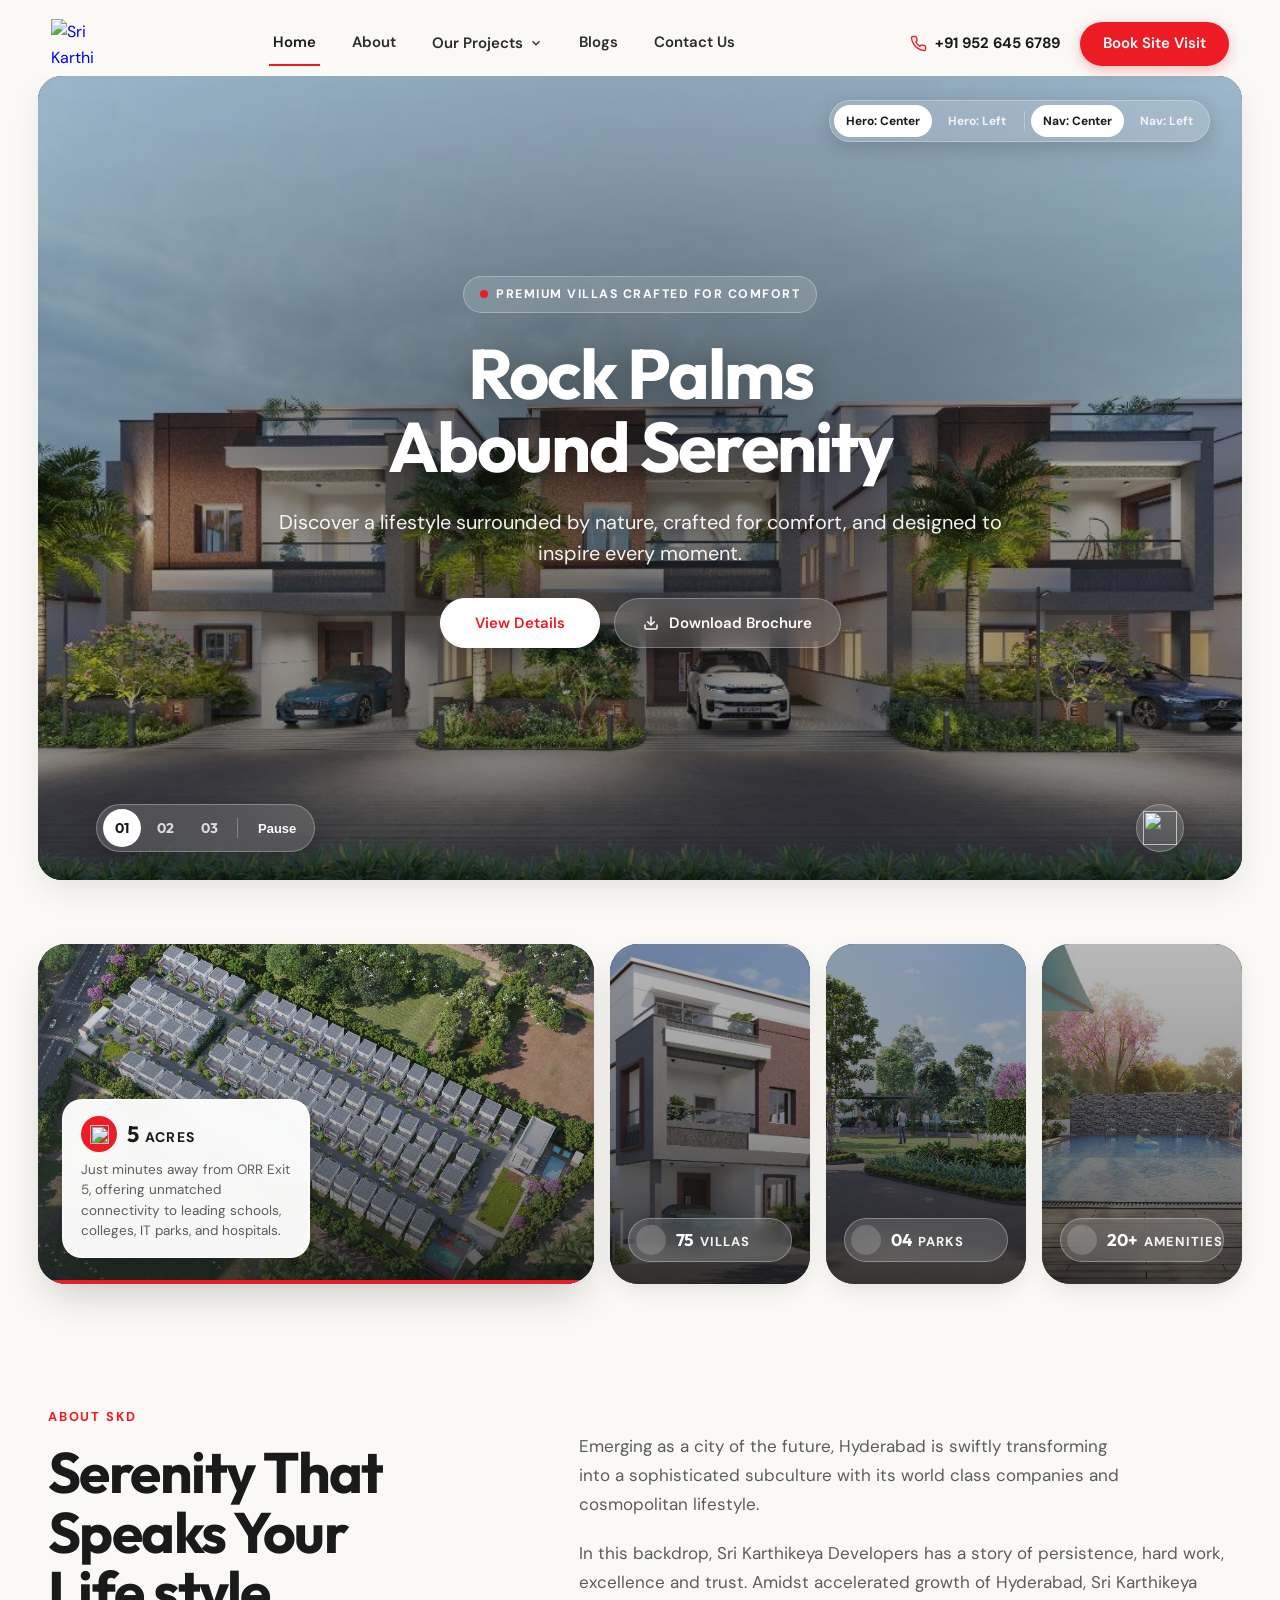
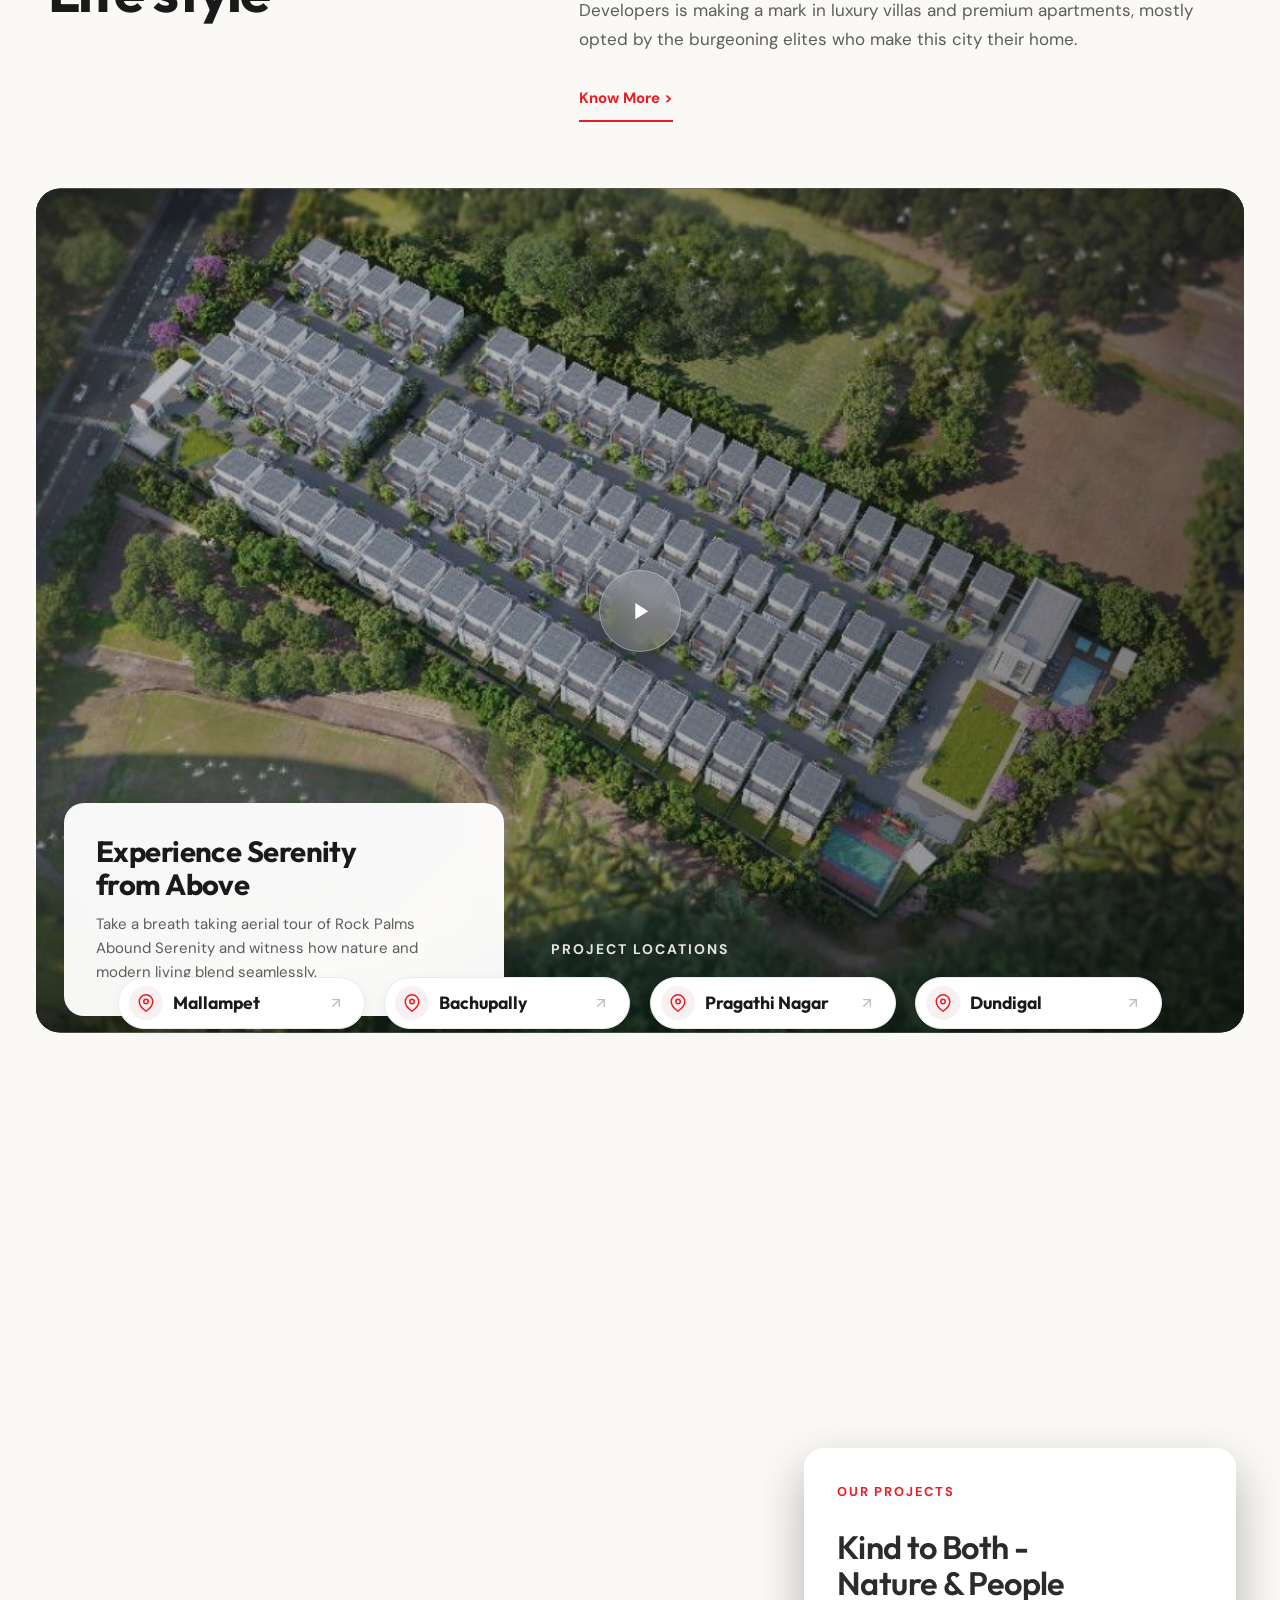
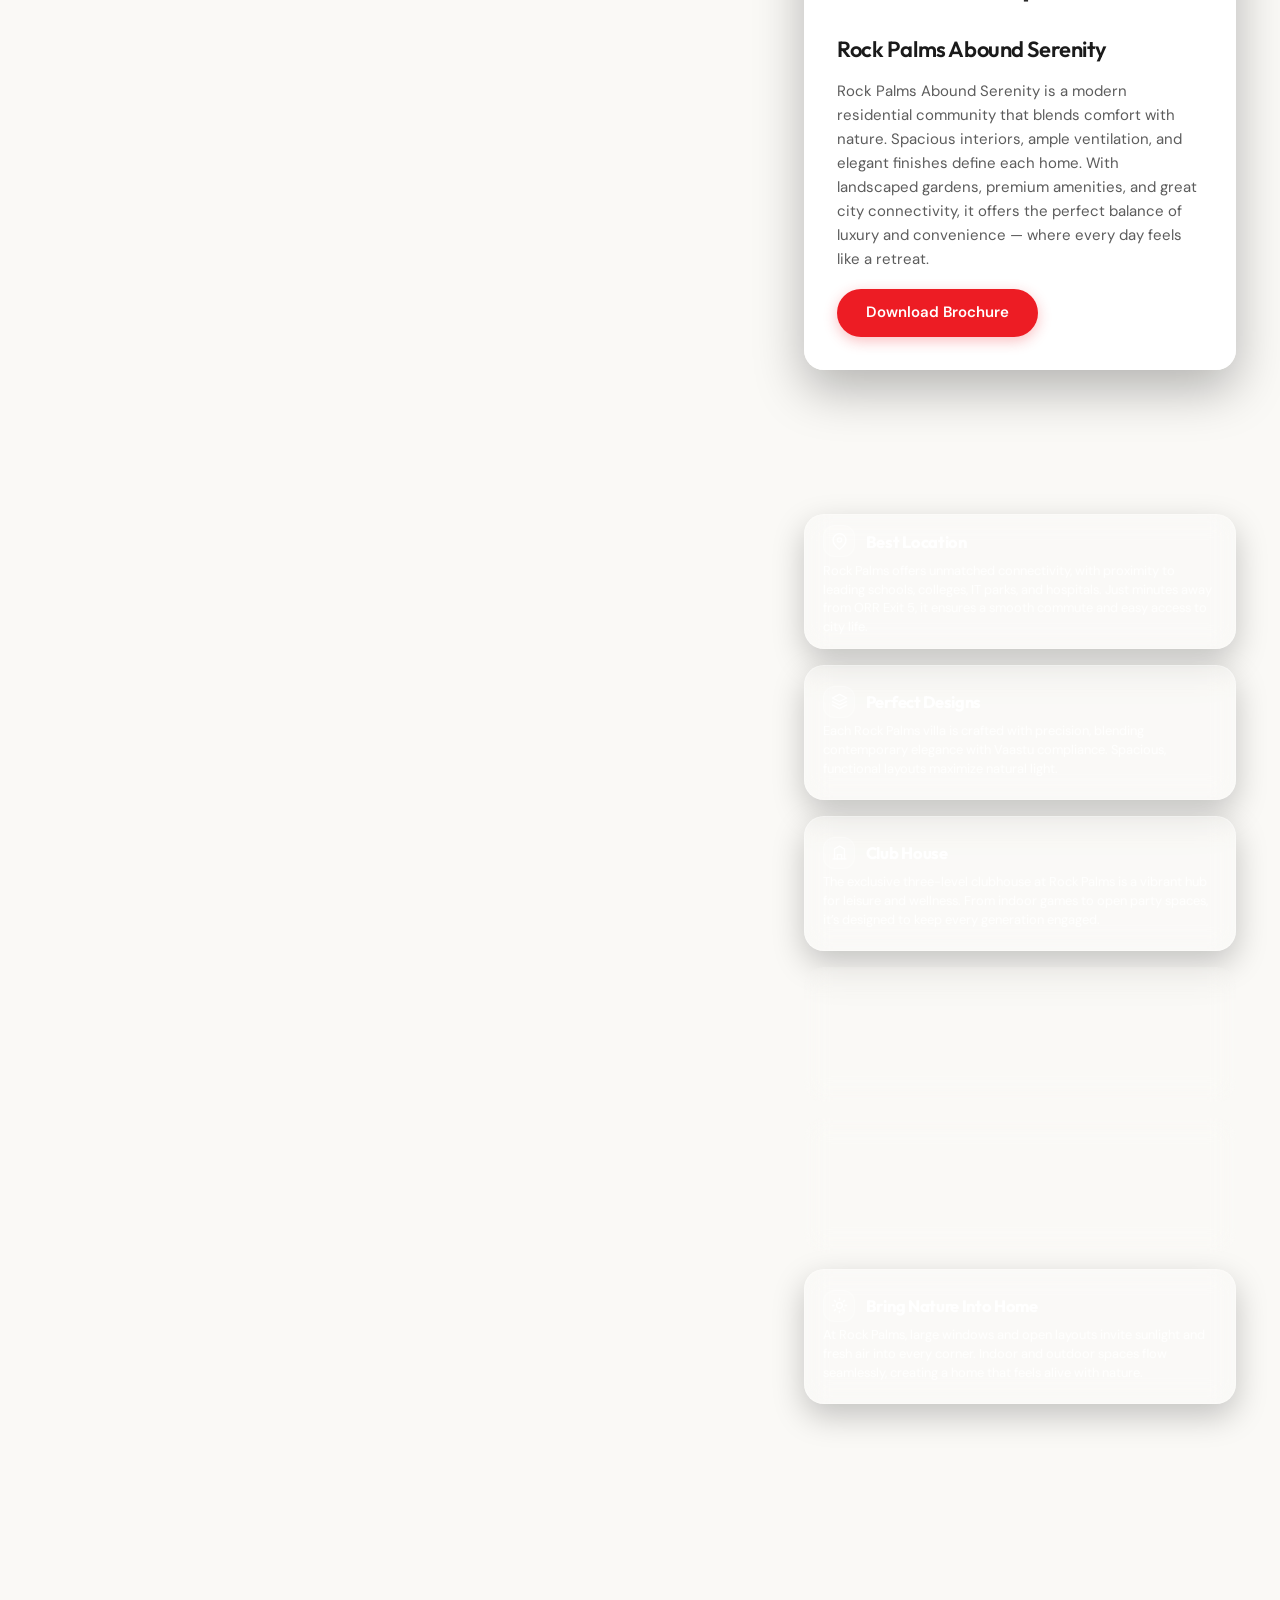
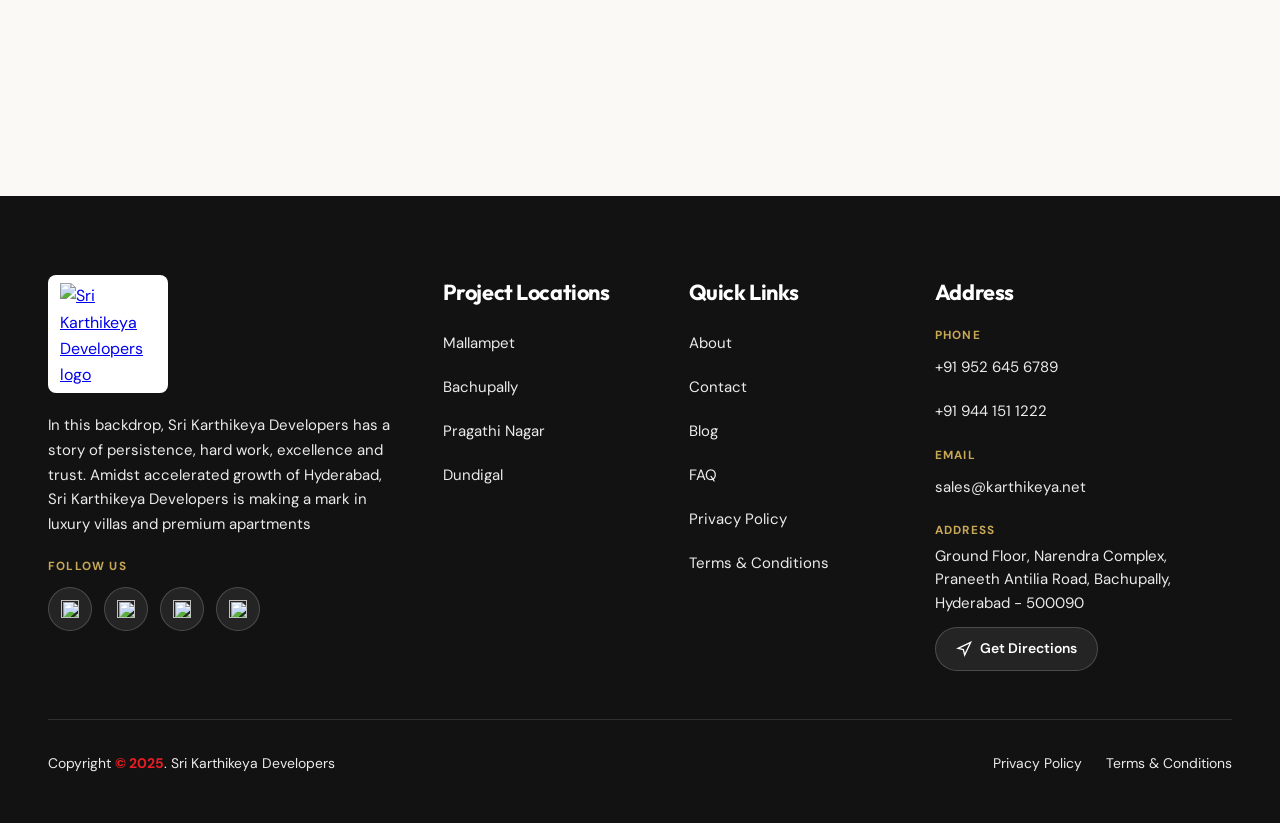
==== commit 7ca6e8cf: "Update M2 Ongoing Projects, About Us, mobile responsiveness, and aerial/floor plan assets" ====
--- a/index.html
+++ b/index.html
@@ -2,7 +2,7 @@
 <html lang="en">
 <head>
   <meta charset="utf-8">
-  <meta name="viewport" content="width=device-width, initial-scale=1.0">
+  <meta name="viewport" content="width=device-width, initial-scale=1.0, viewport-fit=cover">
   <meta name="google-site-verification" content="l2DpLhpATEKh6-07Cgp-dvvUUeRcv5qAhG_S4uqRLrA">
 
   <!-- Preserved Exact Title, Description & Canonical -->
@@ -654,7 +654,7 @@
         <div class="about-split reveal-on-scroll">
           <!-- Left Column: Eyebrow + Large Editorial Title Sized to Balance Right Copy -->
           <div class="about-heading-col">
-            <p class="eyebrow">-About SKD</p>
+            <p class="eyebrow">About SKD</p>
             <h2 class="about-title" id="about-heading">Serenity That Speaks Your Life style</h2>
           </div>
 
@@ -965,7 +965,7 @@
               data-project-step="0"
               data-step-label="Rock Palms Abound Serenity"
             >
-              <p class="eyebrow">-Our Projects</p>
+              <p class="eyebrow">Our Projects</p>
               <h2 class="section-title" id="projects-heading">Kind to Both - Nature &amp; People</h2>
               <h3 class="project-name-heading">Rock Palms Abound Serenity</h3>
               <p class="project-desc">
@@ -1152,7 +1152,7 @@
           <!-- Left Column: Eyebrow, Title, Intro Text + Small Architectural Image Below -->
           <div class="why-left-col reveal-on-scroll">
             <div class="why-header">
-              <p class="eyebrow">-Why Choose Us</p>
+              <p class="eyebrow">Why Choose Us</p>
               <h2 class="section-title" id="why-heading">Why SKD Is The Perfect Choice?</h2>
               <p class="why-intro">
                 Choosing Karthikeya means choosing trust, transparency, and excellence. With years of expertise in real estate, we offer end-to-end property solutions — from finding the perfect location to ensuring a smooth buying experience. Our commitment to quality, customer satisfaction, and ethical business practices sets us apart in turning your property dreams into reality.
@@ -1249,7 +1249,7 @@
           <!-- Left Column (5fr): Header, Intro, and 3 Architectural Stat Cards -->
           <div class="testimonials-left reveal-on-scroll">
             <div class="testimonials-header-block">
-              <p class="eyebrow">-Testimonial</p>
+              <p class="eyebrow">Testimonial</p>
               <h2 class="section-title" id="testimonials-heading">What our Customers are saying us?</h2>
               <p class="section-intro">
                 At Karthikeya, our clients are at the heart of everything we do. From helping families find their dream homes to guiding investors toward the right opportunities, we take pride in building trust through transparency, integrity, and personalized service.
--- a/styles.css
+++ b/styles.css
@@ -74,6 +74,8 @@
   /* --gray-lg (14.0:1 on white) */
   --text-body: #5C5C5C;
   /* --gray-md (6.6:1 on white) */
+  --text-muted: #5C5C5C;
+  /* --gray-md fallback for muted labels */
   --text-on-dark: #FFFFFF;
   /* --background white on dark surfaces */
   --text-on-dark-muted: #EBEBEB;
@@ -1672,9 +1674,10 @@
 }
 
 /* ==========================================================================
-   FLOATING M1 / M2 TOTAL LAYOUT SWITCHER
+   FLOATING M1 / M2 TOTAL LAYOUT SWITCHER (Hidden for now — code preserved)
    ========================================================================== */
 .version-switcher-dock {
+  display: none !important;
   position: fixed;
   left: 1.25rem;
   bottom: 1.25rem;
@@ -2150,11 +2153,11 @@
   gap: 0.25rem;
   padding: 0.25rem;
   border-radius: var(--radius-pill);
-  background: rgba(17, 17, 17, 0.56);
-  backdrop-filter: blur(14px);
-  -webkit-backdrop-filter: blur(14px);
-  border: 1px solid rgba(255, 255, 255, 0.26);
-  box-shadow: 0 10px 28px rgba(0, 0, 0, 0.28);
+  background: rgba(255, 255, 255, 0.14);
+  backdrop-filter: blur(12px);
+  -webkit-backdrop-filter: blur(12px);
+  border: 1px solid rgba(255, 255, 255, 0.28);
+  box-shadow: 0 8px 24px rgba(0, 0, 0, 0.16);
   transition: transform 0.55s cubic-bezier(0.16, 1, 0.3, 1), opacity 0.4s ease;
 }
 
@@ -3026,7 +3029,7 @@
 }
 
 /* Shift any remaining raster red PNG icons to Dark Red (#800a0f) when Dark theme is active */
-:root[data-red-theme="dark"] :is(img.quote-mark-red, .blog-sidebar-socials img, .location-zone-box img) {
+:root[data-red-theme="dark"] :is(img.quote-mark-red, .blog-sidebar-socials img) {
   filter: brightness(0.54) contrast(1.15);
 }
 
@@ -3637,11 +3640,14 @@
 }
 
 .about-hero-stage {
+  width: 100%;
+  max-width: 1800px;
+  margin-inline: auto;
   background: transparent;
   border: none;
   border-radius: 0;
   box-shadow: none;
-  padding: clamp(0.75rem, 1.5vw, 1.25rem) 0;
+  padding: clamp(0.75rem, 1.5vw, 1.25rem) clamp(0.25rem, 1vw, 0.75rem);
 }
 
 .about-hero-grid {
@@ -3813,10 +3819,11 @@
   gap: 1rem;
   padding: clamp(1rem, 2vw, 1.35rem) clamp(1.15rem, 2.2vw, 1.5rem);
   border-radius: var(--radius-lg);
-  background: rgba(17, 17, 17, 0.56);
-  backdrop-filter: blur(14px);
-  -webkit-backdrop-filter: blur(14px);
-  border: 1px solid rgba(255, 255, 255, 0.24);
+  background: rgba(255, 255, 255, 0.14);
+  backdrop-filter: blur(12px);
+  -webkit-backdrop-filter: blur(12px);
+  border: 1px solid rgba(255, 255, 255, 0.28);
+  box-shadow: 0 8px 24px rgba(0, 0, 0, 0.16);
 }
 
 .about-portrait-caption {
@@ -4277,10 +4284,11 @@
   gap: 1rem;
   padding: clamp(1rem, 2vw, 1.35rem) clamp(1.15rem, 2.2vw, 1.5rem);
   border-radius: var(--radius-lg);
-  background: rgba(17, 17, 17, 0.56);
-  backdrop-filter: blur(14px);
-  -webkit-backdrop-filter: blur(14px);
-  border: 1px solid rgba(255, 255, 255, 0.24);
+  background: rgba(255, 255, 255, 0.14);
+  backdrop-filter: blur(12px);
+  -webkit-backdrop-filter: blur(12px);
+  border: 1px solid rgba(255, 255, 255, 0.28);
+  box-shadow: 0 8px 24px rgba(0, 0, 0, 0.16);
 }
 
 .about-ledger-stage__caption {
@@ -4348,8 +4356,10 @@
 }
 
 .about-vm-section .container {
-  max-width: 100%;
-  padding-inline: clamp(1.5rem, 4vw, 3.5rem);
+  width: 100%;
+  max-width: calc(1800px + clamp(1.25rem, 3vw, 2.5rem) * 2);
+  margin-inline: auto;
+  padding-inline: calc(clamp(1.25rem, 3vw, 2.5rem) + clamp(0.25rem, 1vw, 0.75rem));
 }
 
 .about-vm-header {
@@ -4366,8 +4376,8 @@
   position: relative;
   border-radius: var(--radius-xl);
   overflow: clip;
-  min-height: clamp(420px, 58vh, 560px);
-  padding: clamp(1.25rem, 3vw, 2.5rem);
+  min-height: calc(100dvh - 4rem);
+  padding: clamp(1.5rem, 3.5vw, 3rem);
   display: flex;
   align-items: flex-end;
   justify-content: flex-start;
@@ -4461,6 +4471,55 @@
   color: rgba(255, 255, 255, 0.92);
 }
 
+/* Collapsible Mission Text (Collapsed matches Vision Box Height; Expands to Full 2 Paragraphs) */
+.about-vm-collapsible {
+  display: flex;
+  flex-direction: column;
+  gap: 1.1rem;
+  max-height: calc(1.72em * 4.5);
+  overflow: hidden;
+  position: relative;
+  transition: max-height 0.48s cubic-bezier(0.16, 1, 0.3, 1);
+}
+
+.about-vm-card--red.is-expanded .about-vm-collapsible {
+  max-height: 640px;
+}
+
+.about-vm-toggle-btn {
+  display: inline-flex;
+  align-items: center;
+  gap: 0.4rem;
+  width: fit-content;
+  padding: 0.42rem 1rem;
+  border-radius: var(--radius-pill);
+  border: 1px solid rgba(255, 255, 255, 0.3);
+  background: rgba(255, 255, 255, 0.14);
+  backdrop-filter: blur(10px);
+  -webkit-backdrop-filter: blur(10px);
+  color: var(--surface-white);
+  font-family: var(--font-sans);
+  font-size: 0.8125rem;
+  font-weight: 700;
+  cursor: pointer;
+  transition: background-color 0.2s ease, color 0.2s ease, border-color 0.2s ease, transform 0.2s ease;
+}
+
+.about-vm-toggle-btn:hover,
+.about-vm-toggle-btn:focus-visible {
+  background-color: var(--secondary);
+  border-color: var(--secondary);
+  color: var(--gray-xl);
+}
+
+.about-vm-toggle-btn svg {
+  transition: transform 0.35s cubic-bezier(0.16, 1, 0.3, 1);
+}
+
+.about-vm-card--red.is-expanded .about-vm-toggle-btn svg {
+  transform: rotate(180deg);
+}
+
 .about-vm-media {
   position: absolute;
   inset: 0;
@@ -4503,19 +4562,21 @@
   padding-bottom: clamp(3rem, 6vw, 5.5rem);
 }
 
-/* Open Cream Canvas — No Outer Floating White Box or Stroke */
+/* Open Cream Canvas — Locked to Exact Header Default Width (1800px + header-bar inline padding) */
 .inner-hero-stage {
+  width: 100%;
+  max-width: 1800px;
+  margin-inline: auto;
   background: transparent;
   border: none;
   border-radius: 0;
   box-shadow: none;
-  padding: clamp(0.75rem, 1.5vw, 1.25rem) 0;
+  padding: clamp(0.75rem, 1.5vw, 1.25rem) clamp(0.25rem, 1vw, 0.75rem);
   display: flex;
   flex-direction: column;
   gap: clamp(1.75rem, 3.5vw, 2.75rem);
 }
 
-.ongoing-promise-header,
 .completed-header-bar {
   display: flex;
   flex-wrap: wrap;
@@ -4524,16 +4585,28 @@
   gap: 1.5rem;
 }
 
+.ongoing-promise-header {
+  display: grid;
+  grid-template-columns: 1fr;
+  gap: clamp(1.75rem, 4vw, 4rem);
+  align-items: end;
+}
+
+@media (min-width: 1024px) {
+  .ongoing-promise-header {
+    grid-template-columns: 5.5fr 6.5fr;
+  }
+}
+
 .ongoing-promise-title-col {
   display: flex;
   flex-direction: column;
-  gap: 0.65rem;
-  max-width: 760px;
+  gap: 0.85rem;
 }
 
 .ongoing-promise-heading {
   font-family: var(--font-serif);
-  font-size: clamp(2.1rem, 4vw, 3.5rem);
+  font-size: clamp(2.1rem, 3.6vw, 3.35rem);
   font-weight: 700;
   line-height: 1.08;
   letter-spacing: -0.025em;
@@ -4559,6 +4632,7 @@
   flex-wrap: wrap;
   align-items: center;
   gap: 0.875rem;
+  padding-top: 0.35rem;
 }
 
 /* 6-Image Bento Architectural Gallery Grid (Edge-to-Edge Rounded Frames on Cream Canvas) */
@@ -4624,10 +4698,24 @@
   color: var(--surface-white);
 }
 
-/* Project Master Plan (Edge-to-Edge Rounded Image Frame + Card Sitting Inside Image Border) */
+/* Project Master Plan (Red Background | Viewport-Height Section | Title Top-Left in Glass | Button Bottom-Left) */
 .ongoing-masterplan-section {
-  background-color: var(--surface-canvas);
-  padding-top: 0;
+  background-color: var(--primary);
+  color: var(--surface-white);
+  padding-top: clamp(2.5rem, 5vh, 4rem);
+  padding-bottom: clamp(2.5rem, 5vh, 4rem);
+  min-height: 100dvh;
+  display: flex;
+  flex-direction: column;
+  justify-content: center;
+}
+
+.ongoing-masterplan-section .eyebrow {
+  color: var(--secondary);
+}
+
+.ongoing-masterplan-section .section-title {
+  color: var(--surface-white);
 }
 
 .ongoing-masterplan-section .container,
@@ -4635,8 +4723,10 @@
 .ongoing-floorplan-section .container,
 .ongoing-location-section .container,
 .ongoing-faq-section .container {
-  max-width: 100%;
-  padding-inline: clamp(1.5rem, 4vw, 3.5rem);
+  width: 100%;
+  max-width: calc(1800px + clamp(1.25rem, 3vw, 2.5rem) * 2);
+  margin-inline: auto;
+  padding-inline: calc(clamp(1.25rem, 3vw, 2.5rem) + clamp(0.25rem, 1vw, 0.75rem));
 }
 
 .masterplan-grid {
@@ -4653,19 +4743,21 @@
 
 .masterplan-card {
   position: relative;
+  height: clamp(500px, 74dvh, 760px);
   border-radius: var(--radius-xl);
   border: none;
   padding: 0;
   overflow: clip;
-  background-color: var(--surface-white);
+  background-color: var(--surface-darker);
   box-shadow: var(--shadow-md);
 }
 
 .masterplan-card__media {
+  width: 100%;
+  height: 100%;
   border-radius: 0;
   overflow: clip;
-  aspect-ratio: 16 / 11;
-  background-color: var(--surface-white);
+  background-color: var(--surface-darker);
 }
 
 .masterplan-card__media img {
@@ -4682,42 +4774,509 @@
 
 .masterplan-card__footer {
   position: absolute;
-  left: clamp(1rem, 2vw, 1.5rem);
-  right: clamp(1rem, 2vw, 1.5rem);
-  bottom: clamp(1rem, 2vw, 1.5rem);
+  inset: clamp(1.15rem, 2.2vw, 1.65rem);
   z-index: 2;
   display: flex;
-  align-items: center;
+  flex-direction: column;
+  align-items: flex-start;
+  justify-content: space-between;
+  pointer-events: none;
+  padding: 0;
+  background: transparent;
+  backdrop-filter: none;
+  -webkit-backdrop-filter: none;
+  box-shadow: none;
+}
+
+.masterplan-card__title {
+  pointer-events: auto;
+  display: inline-flex;
+  align-items: center;
+  padding: 0.6rem 1.35rem;
+  border-radius: var(--radius-pill);
+  background: rgba(255, 255, 255, 0.14);
+  backdrop-filter: blur(12px);
+  -webkit-backdrop-filter: blur(12px);
+  border: 1px solid rgba(255, 255, 255, 0.28);
+  box-shadow: 0 8px 24px rgba(0, 0, 0, 0.16);
+  font-family: var(--font-serif);
+  font-size: clamp(1.15rem, 1.5vw, 1.4rem);
+  font-weight: 700;
+  color: var(--surface-white);
+  line-height: 1.2;
+}
+
+.masterplan-card__footer .btn {
+  pointer-events: auto;
+  box-shadow: 0 12px 30px rgba(0, 0, 0, 0.26);
+}
+
+/* Club House & Amenities Section (White Background — Option A: Viewport-Fit Aerial Map Pinpoints | Option B: Split List) */
+.ongoing-clubhouse-section {
+  background-color: var(--surface-white);
+  color: var(--gray-xl);
+  padding-top: clamp(1.15rem, 2.2vh, 1.75rem);
+  padding-bottom: clamp(1.25rem, 2.5vh, 2rem);
+  min-height: 100dvh;
+  display: flex;
+  flex-direction: column;
+  justify-content: center;
+}
+
+.ongoing-clubhouse-section .eyebrow {
+  color: var(--primary);
+  margin-bottom: 0.2rem;
+}
+
+.ongoing-clubhouse-section .section-title {
+  color: var(--gray-xl);
+  margin-bottom: 0;
+}
+
+.amenities-map-header {
+  display: flex;
+  flex-wrap: wrap;
+  align-items: flex-end;
   justify-content: space-between;
   gap: 1rem;
-  padding: 0.9rem 1.35rem;
-  border-radius: var(--radius-lg);
-  background: rgba(255, 255, 255, 0.94);
+  margin-bottom: clamp(0.75rem, 1.6vh, 1.25rem);
+}
+
+.amenities-map-header #amenities-view-switcher {
+  margin-left: auto;
+}
+
+.amenities-map-header.is-option-b {
+  margin-bottom: 1rem;
+}
+
+.amenities-map-header__copy {
+  max-width: 720px;
+}
+
+.amenities-map-header__sub {
+  font-size: 1rem;
+  line-height: 1.65;
+  color: var(--text-body);
+}
+
+/* Option A: 4K Swipeable / Draggable Aerial Map Toolbar & Stage */
+.aerial-map-toolbar {
+  display: flex;
+  flex-wrap: wrap;
+  align-items: center;
+  justify-content: space-between;
+  gap: 1rem;
+  margin-bottom: 1.15rem;
+}
+
+.aerial-zone-tabs {
+  display: flex;
+  flex-wrap: wrap;
+  align-items: center;
+  gap: 0.5rem;
+}
+
+.aerial-zone-btn {
+  border: none;
+  background-color: var(--surface-canvas);
+  color: var(--gray-lg);
+  font-family: var(--font-sans);
+  font-size: 0.84375rem;
+  font-weight: 700;
+  padding: 0.55rem 1.15rem;
+  border-radius: var(--radius-pill);
+  cursor: pointer;
+  transition: background-color 0.2s ease, color 0.2s ease, box-shadow 0.2s ease;
+}
+
+.aerial-zone-btn:hover {
+  color: var(--primary);
+  background-color: var(--primary-tint);
+}
+
+.aerial-zone-btn.is-active {
+  background-color: var(--primary);
+  color: var(--surface-white);
+  box-shadow: 0 6px 18px rgba(var(--primary-rgb), 0.24);
+}
+
+.aerial-pan-controls {
+  display: inline-flex;
+  align-items: center;
+  gap: 0.65rem;
+}
+
+.aerial-drag-hint {
+  display: inline-flex;
+  align-items: center;
+  gap: 0.45rem;
+  padding: 0.45rem 0.95rem;
+  border-radius: var(--radius-pill);
+  background-color: var(--surface-canvas);
+  color: var(--text-muted);
+  font-size: 0.78125rem;
+  font-weight: 700;
+}
+
+.aerial-map-stage {
+  position: relative;
+  width: 100%;
+  height: clamp(460px, calc(100dvh - 8.25rem), 800px);
+  border-radius: var(--radius-xl);
+  overflow: clip;
+  background-color: var(--surface-darker);
+  box-shadow: 0 24px 60px rgba(26, 26, 26, 0.18);
+}
+
+.aerial-zone-panel {
+  position: absolute;
+  inset: 0;
+  width: 100%;
+  height: 100%;
+  opacity: 0;
+  pointer-events: none;
+  transition: opacity 0.45s var(--ease-out);
+}
+
+.aerial-zone-panel.is-active {
+  opacity: 1;
+  pointer-events: auto;
+}
+
+.aerial-zone-panel__img {
+  width: 100%;
+  height: 100%;
+  object-fit: cover;
+  display: block;
+}
+
+.aerial-map-scrim {
+  position: absolute;
+  inset: 0;
+  background: linear-gradient(
+    180deg,
+    rgba(18, 18, 18, 0.16) 0%,
+    rgba(18, 18, 18, 0.06) 50%,
+    rgba(18, 18, 18, 0.42) 100%
+  );
+  pointer-events: none;
+}
+
+/* Bottom-Left Frosted-Glass Zone 1 / Zone 2 Switcher Pill */
+.aerial-bottom-zone-switcher {
+  position: absolute;
+  left: clamp(1.25rem, 2.5vw, 2rem);
+  bottom: clamp(1.25rem, 2.5vw, 2rem);
+  z-index: 8;
+  display: inline-flex;
+  align-items: center;
+  gap: 0.35rem;
+  padding: 0.35rem;
+  border-radius: var(--radius-pill);
+  background: rgba(255, 255, 255, 0.14);
   backdrop-filter: blur(12px);
   -webkit-backdrop-filter: blur(12px);
-  box-shadow: 0 14px 34px rgba(0, 0, 0, 0.18);
-}
-
-.masterplan-card__title {
+  border: 1px solid rgba(255, 255, 255, 0.28);
+  box-shadow: 0 8px 24px rgba(0, 0, 0, 0.16);
+}
+
+.aerial-bottom-zone-btn {
+  border: none;
+  background: transparent;
+  color: var(--surface-white);
   font-family: var(--font-serif);
-  font-size: clamp(1.25rem, 1.8vw, 1.6rem);
-  font-weight: 700;
+  font-size: 0.9375rem;
+  font-weight: 700;
+  padding: 0.55rem 1.35rem;
+  border-radius: var(--radius-pill);
+  cursor: pointer;
+  transition: background-color 0.25s ease, color 0.25s ease, box-shadow 0.25s ease;
+}
+
+.aerial-bottom-zone-btn:hover {
+  background: rgba(255, 255, 255, 0.16);
+}
+
+.aerial-bottom-zone-btn.is-active {
+  background-color: var(--surface-white);
   color: var(--gray-xl);
-}
-
-/* Club House & Amenities Section (Solid #ed1c24 Band) */
-.ongoing-clubhouse-section {
+  box-shadow: 0 4px 14px rgba(0, 0, 0, 0.18);
+}
+
+/* Interactive Map Pinpoint Markers (Centered on the 38x38 Circular Badge) */
+.aerial-pin {
+  position: absolute;
+  z-index: 3;
+  transform: translate(-19px, -19px);
+  border: none;
+  background: transparent;
+  padding: 0;
+  display: inline-flex;
+  align-items: center;
+  gap: 0.45rem;
+  cursor: pointer;
+  transition: transform 0.25s cubic-bezier(0.16, 1, 0.3, 1), opacity 0.25s ease;
+}
+
+.aerial-pin.is-dimmed {
+  opacity: 0.28;
+}
+
+.aerial-pin:hover,
+.aerial-pin:focus-visible,
+.aerial-pin.is-active {
+  z-index: 6;
+  transform: translate(-19px, -19px) scale(1.06);
+  outline: none;
+}
+
+.aerial-pin__pulse {
+  position: absolute;
+  left: 20px;
+  top: 50%;
+  width: 40px;
+  height: 40px;
+  transform: translate(-50%, -50%);
+  border-radius: 50%;
+  background-color: rgba(var(--primary-rgb), 0.45);
+  pointer-events: none;
+  animation: aerialPinPulse 2.2s infinite ease-out;
+}
+
+.aerial-pin.is-active .aerial-pin__pulse {
+  background-color: rgba(199, 168, 86, 0.65);
+  width: 48px;
+  height: 48px;
+}
+
+@keyframes aerialPinPulse {
+  0% {
+    transform: translate(-50%, -50%) scale(0.85);
+    opacity: 0.9;
+  }
+  100% {
+    transform: translate(-50%, -50%) scale(1.75);
+    opacity: 0;
+  }
+}
+
+.aerial-pin__marker {
+  position: relative;
+  z-index: 2;
+  width: 38px;
+  height: 38px;
+  border-radius: 50%;
   background-color: var(--primary);
-  color: var(--surface-white);
-}
-
-.ongoing-clubhouse-section .eyebrow {
+  border: 2.5px solid var(--surface-white);
+  color: var(--surface-white);
+  font-family: var(--font-serif);
+  font-size: 0.8125rem;
+  font-weight: 700;
+  display: inline-flex;
+  align-items: center;
+  justify-content: center;
+  box-shadow: 0 10px 24px rgba(0, 0, 0, 0.35);
+  transition: background-color 0.2s ease, color 0.2s ease, border-color 0.2s ease;
+}
+
+.aerial-pin__marker::after {
+  content: "";
+  position: absolute;
+  left: 50%;
+  bottom: -7px;
+  transform: translateX(-50%);
+  width: 0;
+  height: 0;
+  border-left: 6px solid transparent;
+  border-right: 6px solid transparent;
+  border-top: 7px solid var(--surface-white);
+}
+
+.aerial-pin:hover .aerial-pin__marker,
+.aerial-pin.is-active .aerial-pin__marker {
+  background-color: var(--secondary);
+  color: var(--gray-xl);
+  border-color: var(--surface-white);
+}
+
+.aerial-pin__tooltip {
+  position: relative;
+  z-index: 2;
+  padding: 0.4rem 0.9rem;
+  border-radius: var(--radius-pill);
+  background: rgba(255, 255, 255, 0.95);
+  backdrop-filter: blur(10px);
+  -webkit-backdrop-filter: blur(10px);
+  color: var(--gray-xl);
+  font-family: var(--font-serif);
+  font-size: 0.8125rem;
+  font-weight: 700;
+  white-space: nowrap;
+  box-shadow: 0 8px 22px rgba(0, 0, 0, 0.24);
+  transition: background-color 0.2s ease, color 0.2s ease, transform 0.2s ease;
+}
+
+.aerial-pin.is-active .aerial-pin__tooltip {
+  background-color: var(--primary);
+  color: var(--surface-white);
+}
+
+/* Floating Active Pinpoint Inspector Card Inside Bottom-Left of Map Stage */
+.aerial-inspector-card {
+  position: absolute;
+  left: clamp(1rem, 2.2vw, 1.75rem);
+  bottom: clamp(1.25rem, 2.5vw, 1.85rem);
+  z-index: 8;
+  width: min(500px, calc(100% - 2rem));
+  background: rgba(255, 255, 255, 0.96);
+  backdrop-filter: blur(14px);
+  -webkit-backdrop-filter: blur(14px);
+  border-radius: var(--radius-xl);
+  padding: clamp(1.15rem, 2vw, 1.5rem);
+  box-shadow: 0 22px 54px rgba(0, 0, 0, 0.34);
+  display: flex;
+  flex-direction: column;
+  gap: 0.85rem;
+}
+
+.aerial-inspector-card__top {
+  display: flex;
+  align-items: center;
+  justify-content: space-between;
+  gap: 0.75rem;
+}
+
+.aerial-inspector-card__badge {
+  display: inline-flex;
+  align-items: center;
+  gap: 0.5rem;
+}
+
+.aerial-inspector-card__num {
+  padding: 0.22rem 0.65rem;
+  border-radius: var(--radius-pill);
+  background-color: var(--primary);
+  color: var(--surface-white);
+  font-family: var(--font-serif);
+  font-size: 0.75rem;
+  font-weight: 700;
+}
+
+.aerial-inspector-card__cat {
+  font-size: 0.75rem;
+  font-weight: 700;
+  text-transform: uppercase;
+  letter-spacing: 0.08em;
+  color: var(--primary);
+}
+
+.aerial-inspector-card__nav {
+  display: inline-flex;
+  align-items: center;
+  gap: 0.4rem;
+}
+
+.aerial-step-btn {
+  border: none;
+  background-color: var(--surface-canvas);
+  color: var(--gray-xl);
+  font-family: var(--font-sans);
+  font-size: 0.75rem;
+  font-weight: 700;
+  padding: 0.35rem 0.75rem;
+  border-radius: var(--radius-pill);
+  cursor: pointer;
+  transition: background-color 0.2s ease, color 0.2s ease;
+}
+
+.aerial-step-btn:hover {
+  background-color: var(--primary);
+  color: var(--surface-white);
+}
+
+.aerial-inspector-card__main {
+  display: flex;
+  align-items: flex-start;
+  gap: 0.95rem;
+}
+
+.aerial-inspector-card__icon {
+  width: 46px;
+  height: 46px;
+  padding: 8px;
+  border-radius: var(--radius-md);
+  background-color: var(--primary);
+  display: inline-flex;
+  align-items: center;
+  justify-content: center;
+  flex-shrink: 0;
+}
+
+.aerial-inspector-card__icon img {
+  width: 100%;
+  height: 100%;
+  object-fit: contain;
+}
+
+.aerial-inspector-card__title {
+  font-family: var(--font-serif);
+  font-size: clamp(1.1rem, 1.4vw, 1.3rem);
+  font-weight: 700;
+  color: var(--gray-xl);
+  line-height: 1.25;
+  margin-bottom: 0.25rem;
+}
+
+.aerial-inspector-card__desc {
+  font-size: 0.875rem;
+  line-height: 1.55;
+  color: var(--text-body);
+}
+
+/* Quick-Jump 19-Chip Bar Below Aerial Map */
+.aerial-chips-bar {
+  margin-top: 1.15rem;
+  display: flex;
+  flex-wrap: wrap;
+  gap: 0.5rem;
+}
+
+.aerial-chip-btn {
+  border: none;
+  background-color: var(--surface-canvas);
+  color: var(--gray-lg);
+  font-family: var(--font-sans);
+  font-size: 0.8125rem;
+  font-weight: 600;
+  padding: 0.45rem 0.9rem;
+  border-radius: var(--radius-pill);
+  cursor: pointer;
+  display: inline-flex;
+  align-items: center;
+  gap: 0.45rem;
+  transition: background-color 0.2s ease, color 0.2s ease, transform 0.2s ease;
+}
+
+.aerial-chip-btn__num {
+  font-family: var(--font-serif);
+  font-weight: 700;
+  color: var(--primary);
+}
+
+.aerial-chip-btn:hover {
+  background-color: var(--primary-tint);
+  color: var(--primary);
+  transform: translateY(-1px);
+}
+
+.aerial-chip-btn.is-active {
+  background-color: var(--primary);
+  color: var(--surface-white);
+}
+
+.aerial-chip-btn.is-active .aerial-chip-btn__num {
   color: var(--secondary);
-}
-
-.ongoing-clubhouse-section .section-title {
-  color: var(--surface-white);
-  margin-bottom: 1.5rem;
 }
 
 .clubhouse-split {
@@ -4730,7 +5289,7 @@
 .clubhouse-split + .clubhouse-split {
   margin-top: clamp(3rem, 6vw, 5rem);
   padding-top: clamp(3rem, 6vw, 5rem);
-  border-top: 1px solid rgba(255, 255, 255, 0.16);
+  border-top: 1px solid rgba(26, 26, 26, 0.1);
 }
 
 @media (min-width: 1080px) {
@@ -4760,27 +5319,29 @@
   display: flex;
   align-items: center;
   gap: 0.85rem;
-  padding: 0.85rem 1.1rem;
+  padding: 0.75rem 1rem;
   border-radius: var(--radius-lg);
-  background: rgba(255, 255, 255, 0.14);
-  backdrop-filter: blur(12px);
-  -webkit-backdrop-filter: blur(12px);
-  border: 1px solid rgba(255, 255, 255, 0.24);
-  color: var(--surface-white);
+  background-color: var(--surface-canvas);
+  border: none;
+  color: var(--gray-xl);
   font-size: 0.9375rem;
   font-weight: 600;
   line-height: 1.35;
-  transition: background-color 0.25s ease, color 0.25s ease, transform 0.25s var(--ease-out);
+  transition: background-color 0.25s ease, color 0.25s ease, transform 0.25s var(--ease-out), box-shadow 0.25s ease;
 }
 
 .facility-glass-item:hover {
-  background: rgba(255, 255, 255, 0.24);
+  background-color: var(--primary-tint);
   transform: translateY(-2px);
+  box-shadow: var(--shadow-sm);
 }
 
 .facility-glass-item img {
-  width: 34px;
-  height: 34px;
+  width: 40px;
+  height: 40px;
+  padding: 7px;
+  border-radius: 10px;
+  background-color: var(--primary);
   object-fit: contain;
   flex-shrink: 0;
 }
@@ -4806,9 +5367,25 @@
   display: block;
 }
 
-/* Interactive Floor Plan Section (Open Cream Canvas — No Outer Stroked Card Wrapper) */
+/* Interactive Floor Plan Section (Red Background | Viewport-Height Fit | 5.6fr Left Stage | 6.4fr Right 2x2 Stack + BUA Strip) */
 .ongoing-floorplan-section {
-  background-color: var(--surface-canvas);
+  background-color: var(--primary);
+  color: var(--surface-white);
+  padding-top: clamp(1.15rem, 2.2vh, 1.85rem);
+  padding-bottom: clamp(1.25rem, 2.5vh, 2rem);
+  min-height: 100dvh;
+  display: flex;
+  flex-direction: column;
+  justify-content: center;
+}
+
+.ongoing-floorplan-section .eyebrow {
+  color: var(--secondary);
+  margin-bottom: 0.25rem;
+}
+
+.ongoing-floorplan-section .section-title {
+  color: var(--surface-white);
 }
 
 .floorplan-top-bar {
@@ -4816,19 +5393,27 @@
   flex-wrap: wrap;
   align-items: flex-end;
   justify-content: space-between;
-  gap: 1.5rem;
-  margin-bottom: clamp(2rem, 4vw, 3rem);
+  gap: 1rem;
+  margin-bottom: clamp(0.85rem, 1.6vh, 1.25rem);
 }
 
 .floorplan-size-tabs {
   display: inline-flex;
   align-items: center;
-  gap: 0.35rem;
-  padding: 0.35rem;
+  gap: 0.3rem;
+  padding: 0.3rem;
   border-radius: var(--radius-pill);
   background-color: var(--surface-white);
   border: none;
   box-shadow: var(--shadow-sm);
+}
+
+.ongoing-floorplan-section .floorplan-size-tabs {
+  background: rgba(255, 255, 255, 0.14);
+  backdrop-filter: blur(12px);
+  -webkit-backdrop-filter: blur(12px);
+  border: 1px solid rgba(255, 255, 255, 0.28);
+  box-shadow: 0 8px 24px rgba(0, 0, 0, 0.16);
 }
 
 .floorplan-size-btn {
@@ -4836,34 +5421,315 @@
   background: transparent;
   color: var(--gray-lg);
   font-family: var(--font-serif);
-  font-size: 0.9375rem;
-  font-weight: 700;
-  padding: 0.65rem 1.35rem;
+  font-size: 0.875rem;
+  font-weight: 700;
+  padding: 0.45rem 1.2rem;
   border-radius: var(--radius-pill);
   cursor: pointer;
   transition: background-color 0.25s ease, color 0.25s ease, box-shadow 0.25s ease;
 }
 
+.ongoing-floorplan-section .floorplan-size-btn {
+  color: rgba(255, 255, 255, 0.9);
+}
+
 .floorplan-size-btn:hover {
   color: var(--primary);
 }
 
+.ongoing-floorplan-section .floorplan-size-btn:hover {
+  color: var(--surface-white);
+  background: rgba(255, 255, 255, 0.14);
+}
+
 .floorplan-size-btn.is-active {
   background-color: var(--primary);
   color: var(--surface-white);
   box-shadow: 0 6px 18px rgba(var(--primary-rgb), 0.28);
 }
 
-.floorplan-villas-grid {
+.ongoing-floorplan-section .floorplan-size-btn.is-active {
+  background-color: var(--surface-white);
+  color: var(--primary);
+  box-shadow: 0 6px 18px rgba(0, 0, 0, 0.2);
+}
+
+.floorplan-controls-bar {
+  display: inline-grid;
+  grid-template-columns: 1fr;
+  gap: 0.45rem;
+}
+
+.floorplan-controls-bar .floorplan-size-tabs {
+  display: grid;
+  width: 100%;
+}
+
+#floorplan-facing-tabs {
+  grid-template-columns: repeat(2, minmax(0, 1fr));
+}
+
+#floorplan-plot-tabs {
+  grid-template-columns: repeat(3, minmax(0, 1fr));
+}
+
+.floorplan-controls-bar .floorplan-size-btn {
+  width: 100%;
+  display: inline-flex;
+  align-items: center;
+  justify-content: center;
+  text-align: center;
+}
+
+.floorplan-unified-split {
   display: grid;
   grid-template-columns: 1fr;
-  gap: clamp(2rem, 4vw, 3.5rem);
+  gap: clamp(1.5rem, 2.5vw, 2.25rem);
+  align-items: start;
 }
 
 @media (min-width: 1080px) {
-  .floorplan-villas-grid {
-    grid-template-columns: repeat(2, minmax(0, 1fr));
-  }
+  .floorplan-unified-split {
+    grid-template-columns: minmax(0, 5.6fr) minmax(0, 6.4fr);
+    align-items: stretch;
+  }
+}
+
+.floorplan-left-stage {
+  display: flex;
+  align-items: stretch;
+  min-width: 0;
+}
+
+.floorplan-left-stage .villa-plan-main-stage {
+  width: 100%;
+  height: 100%;
+  min-height: 0;
+  aspect-ratio: 16 / 9;
+  padding: 0;
+  border-radius: var(--radius-xl);
+  background-color: var(--surface-white);
+  box-shadow: 0 24px 60px rgba(0, 0, 0, 0.28);
+}
+
+@media (min-width: 1080px) {
+  .floorplan-left-stage .villa-plan-main-stage {
+    position: relative;
+    aspect-ratio: auto;
+    height: 100%;
+  }
+
+  .floorplan-left-stage .villa-plan-main-stage img {
+    position: absolute;
+    inset: 0;
+    width: 100%;
+    height: 100%;
+  }
+}
+
+.floorplan-left-stage .villa-plan-main-stage img {
+  width: 100%;
+  height: 100%;
+  object-fit: cover;
+  background-color: var(--surface-white);
+  display: block;
+}
+
+.floorplan-left-stage .villa-plan-main-stage.is-floorplan-diagram img {
+  object-fit: contain;
+  padding: 0.75rem;
+}
+
+.floorplan-stage-pill {
+  position: absolute;
+  top: 1.15rem;
+  left: 1.15rem;
+  z-index: 2;
+  padding: 0.5rem 1.15rem;
+  border-radius: var(--radius-pill);
+  background: rgba(255, 255, 255, 0.14);
+  backdrop-filter: blur(12px);
+  -webkit-backdrop-filter: blur(12px);
+  border: 1px solid rgba(255, 255, 255, 0.28);
+  color: var(--surface-white);
+  font-family: var(--font-serif);
+  font-size: 0.84375rem;
+  font-weight: 700;
+  box-shadow: 0 8px 24px rgba(0, 0, 0, 0.16);
+}
+
+.floorplan-left-stage .villa-plan-main-stage.is-floorplan-diagram .floorplan-stage-pill {
+  display: none;
+}
+
+.floorplan-right-col {
+  display: flex;
+  flex-direction: column;
+  justify-content: space-between;
+  gap: clamp(0.6rem, 1.2vh, 0.85rem);
+  min-width: 0;
+}
+
+.ongoing-floorplan-section .villa-plan-card__copy {
+  gap: 0.25rem;
+}
+
+.ongoing-floorplan-section .villa-plan-card__badge {
+  background: rgba(255, 255, 255, 0.14);
+  backdrop-filter: blur(12px);
+  -webkit-backdrop-filter: blur(12px);
+  border: 1px solid rgba(255, 255, 255, 0.28);
+  color: var(--secondary);
+}
+
+.ongoing-floorplan-section .villa-plan-card__title {
+  color: var(--surface-white);
+  font-size: clamp(1.25rem, 1.65vw, 1.5rem);
+  line-height: 1.2;
+}
+
+.ongoing-floorplan-section .villa-plan-card__desc {
+  color: rgba(255, 255, 255, 0.9);
+  font-size: 0.875rem;
+  line-height: 1.48;
+}
+
+.floorplan-thumbs-2x2 {
+  display: grid;
+  grid-template-columns: repeat(2, minmax(0, 1fr));
+  gap: 0.65rem;
+}
+
+.floorplan-thumbs-2x2 .villa-thumb-btn {
+  padding: 0.4rem;
+  gap: 0.3rem;
+  border-radius: var(--radius-lg);
+  background: rgba(255, 255, 255, 0.14);
+  backdrop-filter: blur(12px);
+  -webkit-backdrop-filter: blur(12px);
+  border: 1px solid rgba(255, 255, 255, 0.28);
+  box-shadow: 0 8px 24px rgba(0, 0, 0, 0.16);
+}
+
+.floorplan-thumbs-2x2 .villa-thumb-btn span {
+  color: var(--surface-white);
+  font-size: 0.75rem;
+}
+
+.floorplan-thumbs-2x2 .villa-thumb-btn:hover,
+.floorplan-thumbs-2x2 .villa-thumb-btn.is-active {
+  background-color: var(--surface-white);
+  border-color: var(--surface-white);
+  transform: translateY(-2px);
+  box-shadow: 0 14px 32px rgba(0, 0, 0, 0.26);
+}
+
+.floorplan-thumbs-2x2 .villa-thumb-btn:hover span,
+.floorplan-thumbs-2x2 .villa-thumb-btn.is-active span {
+  color: var(--gray-xl);
+}
+
+.villa-thumb-btn__media {
+  width: 100%;
+  height: clamp(130px, 19.5dvh, 178px);
+  border-radius: var(--radius-md);
+  overflow: clip;
+  background-color: var(--surface-white);
+}
+
+.floorplan-thumbs-2x2 .villa-thumb-btn img {
+  width: 100%;
+  height: 100%;
+  object-fit: cover;
+  display: block;
+  border-radius: 0;
+}
+
+/* Horizontal Area Info Strip Right Below the 2x2 Stack */
+.floorplan-bua-strip {
+  display: flex;
+  flex-direction: column;
+  gap: 0.65rem;
+  padding: 0.65rem 1rem;
+  border-radius: var(--radius-xl);
+  background-color: var(--surface-white);
+  color: var(--gray-xl);
+  box-shadow: 0 16px 38px rgba(0, 0, 0, 0.24);
+}
+
+@media (min-width: 680px) {
+  .floorplan-bua-strip {
+    flex-direction: row;
+    align-items: center;
+    justify-content: space-between;
+  }
+}
+
+.floorplan-bua-strip__compass {
+  display: flex;
+  align-items: center;
+  gap: 0.6rem;
+  flex-shrink: 0;
+}
+
+.floorplan-bua-strip__compass img {
+  width: 46px;
+  height: auto;
+  object-fit: contain;
+}
+
+.floorplan-bua-strip__metrics {
+  flex: 1;
+  min-width: 0;
+  display: grid;
+  grid-template-columns: repeat(2, minmax(0, 1fr));
+  gap: 0.45rem;
+}
+
+@media (min-width: 560px) {
+  .floorplan-bua-strip__metrics {
+    grid-template-columns: repeat(5, minmax(0, 1fr));
+  }
+}
+
+.floorplan-bua-metric {
+  display: flex;
+  flex-direction: column;
+  gap: 0.15rem;
+  padding: 0.45rem 0.55rem;
+  border-radius: var(--radius-md);
+  background-color: var(--surface-canvas);
+  min-width: 0;
+}
+
+.floorplan-bua-metric__label {
+  font-size: 0.68rem;
+  font-weight: 700;
+  text-transform: uppercase;
+  letter-spacing: 0.02em;
+  color: var(--gray-md);
+  white-space: nowrap;
+}
+
+.floorplan-bua-metric__val {
+  font-family: var(--font-serif);
+  font-size: 0.9rem;
+  font-weight: 700;
+  color: var(--gray-xl);
+  white-space: nowrap;
+}
+
+.floorplan-bua-metric--total {
+  background-color: var(--primary);
+  color: var(--surface-white);
+}
+
+.floorplan-bua-metric--total .floorplan-bua-metric__label {
+  color: rgba(255, 255, 255, 0.88);
+}
+
+.floorplan-bua-metric--total .floorplan-bua-metric__val {
+  color: var(--surface-white);
 }
 
 .villa-plan-card {
@@ -4943,21 +5809,23 @@
   bottom: 1.15rem;
   padding: 0.5rem 1.15rem;
   border-radius: var(--radius-pill);
-  border: 1px solid rgba(255, 255, 255, 0.35);
-  background: rgba(17, 17, 17, 0.72);
-  backdrop-filter: blur(10px);
-  -webkit-backdrop-filter: blur(10px);
-  color: var(--surface-white);
+  border: 1px solid rgba(255, 255, 255, 0.28);
+  background: rgba(255, 255, 255, 0.14);
+  backdrop-filter: blur(12px);
+  -webkit-backdrop-filter: blur(12px);
+  box-shadow: 0 8px 24px rgba(0, 0, 0, 0.16);
+  color: var(--gray-xl);
   font-family: var(--font-sans);
   font-size: 0.8125rem;
   font-weight: 700;
   cursor: pointer;
-  transition: background-color 0.2s ease, transform 0.2s ease;
+  transition: background-color 0.2s ease, color 0.2s ease, border-color 0.2s ease, transform 0.2s ease;
 }
 
 .villa-plan-zoom-btn:hover {
   background-color: var(--primary);
   border-color: var(--primary);
+  color: var(--surface-white);
   transform: translateY(-2px);
 }
 
@@ -5095,10 +5963,18 @@
   font-size: 1.05rem;
 }
 
-/* Location Highlight Section (Solid #ed1c24 Band — Cards Sitting Inside Image Border) */
+/* Location Highlight Section (White Background Following Red Floor Plan Section) */
 .ongoing-location-section {
-  background-color: var(--primary);
-  color: var(--surface-white);
+  background-color: var(--surface-white);
+  color: var(--gray-xl);
+}
+
+.ongoing-location-section .eyebrow {
+  color: var(--primary);
+}
+
+.ongoing-location-section .section-title {
+  color: var(--gray-xl);
 }
 
 .location-photo-grid {
@@ -5177,13 +6053,12 @@
 }
 
 .location-proximity-card {
-  background: rgba(255, 255, 255, 0.14);
-  backdrop-filter: blur(12px);
-  -webkit-backdrop-filter: blur(12px);
-  border: 1px solid rgba(255, 255, 255, 0.26);
+  background-color: var(--primary);
+  border: none;
   color: var(--surface-white);
   border-radius: var(--radius-xl);
   padding: clamp(1.5rem, 2.8vw, 2.25rem);
+  box-shadow: 0 18px 42px rgba(var(--primary-rgb), 0.22);
 }
 
 .location-proximity-card__title {
@@ -5206,7 +6081,7 @@
   padding-left: 1.35rem;
   font-size: 1rem;
   font-weight: 500;
-  color: rgba(255, 255, 255, 0.94);
+  color: rgba(255, 255, 255, 0.95);
 }
 
 .location-proximity-list li::before {
@@ -5239,21 +6114,23 @@
   padding: 1.35rem 1rem;
   border-radius: var(--radius-xl);
   border: none;
-  background-color: var(--surface-white);
-  box-shadow: 0 16px 38px rgba(0, 0, 0, 0.2);
+  background-color: var(--primary);
+  color: var(--surface-white);
+  box-shadow: 0 18px 42px rgba(var(--primary-rgb), 0.22);
 }
 
 .location-zone-box img {
   width: 64px;
   height: 64px;
   object-fit: contain;
+  filter: brightness(0) invert(1);
 }
 
 .location-zone-box p {
   font-family: var(--font-serif);
   font-size: 1rem;
   font-weight: 700;
-  color: var(--gray-xl);
+  color: var(--surface-white);
   line-height: 1.3;
 }
 
@@ -5270,7 +6147,7 @@
 }
 
 .ongoing-faq-copy {
-  max-width: 820px;
+  max-width: 1320px;
   margin-inline: auto;
   text-align: center;
   display: flex;
@@ -5279,7 +6156,8 @@
 }
 
 .ongoing-faq-intro {
-  font-size: 1.03125rem;
+  max-width: 100%;
+  font-size: 1.0625rem;
   line-height: 1.75;
   color: var(--text-body);
 }
@@ -5370,7 +6248,7 @@
   color: var(--text-body);
 }
 
-/* Location Advantages Map Banner (Edge-to-Edge Image Frame + Floating Header Card Inside Image) */
+/* Location Advantages Map Banner (Edge-to-Edge Image Frame + Top-Left Frosted-Glass Pill & Bottom-Left Full View Button) */
 .location-map-banner {
   position: relative;
   background: transparent;
@@ -5383,28 +6261,41 @@
 
 .location-map-banner__head {
   position: absolute;
-  top: clamp(1rem, 2vw, 1.5rem);
-  left: clamp(1rem, 2vw, 1.5rem);
-  right: clamp(1rem, 2vw, 1.5rem);
+  inset: clamp(1.15rem, 2.2vw, 1.65rem);
   z-index: 2;
   display: flex;
-  flex-wrap: wrap;
-  align-items: center;
+  flex-direction: column;
+  align-items: flex-start;
   justify-content: space-between;
-  gap: 1rem;
-  padding: 0.95rem 1.35rem;
-  border-radius: var(--radius-lg);
-  background: rgba(255, 255, 255, 0.94);
+  pointer-events: none;
+  padding: 0;
+  background: transparent;
+  backdrop-filter: none;
+  -webkit-backdrop-filter: none;
+  box-shadow: none;
+}
+
+.location-map-banner__title {
+  pointer-events: auto;
+  display: inline-flex;
+  align-items: center;
+  padding: 0.6rem 1.35rem;
+  border-radius: var(--radius-pill);
+  background: rgba(255, 255, 255, 0.14);
   backdrop-filter: blur(12px);
   -webkit-backdrop-filter: blur(12px);
-  box-shadow: 0 14px 34px rgba(0, 0, 0, 0.16);
-}
-
-.location-map-banner__title {
+  border: 1px solid rgba(255, 255, 255, 0.28);
+  box-shadow: 0 8px 24px rgba(0, 0, 0, 0.16);
   font-family: var(--font-serif);
-  font-size: clamp(1.25rem, 1.8vw, 1.6rem);
+  font-size: clamp(1.15rem, 1.5vw, 1.4rem);
   font-weight: 700;
   color: var(--gray-xl);
+  line-height: 1.2;
+}
+
+.location-map-banner__head .btn {
+  pointer-events: auto;
+  box-shadow: 0 12px 30px rgba(0, 0, 0, 0.26);
 }
 
 .location-map-banner__frame {
@@ -5501,10 +6392,11 @@
   z-index: 2;
   padding: 0.4rem 0.95rem;
   border-radius: var(--radius-pill);
-  background: rgba(17, 17, 17, 0.66);
-  backdrop-filter: blur(10px);
-  -webkit-backdrop-filter: blur(10px);
-  border: 1px solid rgba(255, 255, 255, 0.26);
+  background: rgba(255, 255, 255, 0.14);
+  backdrop-filter: blur(12px);
+  -webkit-backdrop-filter: blur(12px);
+  border: 1px solid rgba(255, 255, 255, 0.28);
+  box-shadow: 0 8px 24px rgba(0, 0, 0, 0.16);
   color: var(--surface-white);
   font-size: 0.75rem;
   font-weight: 700;
@@ -5564,7 +6456,7 @@
   padding-bottom: clamp(3rem, 6vw, 5.5rem);
 }
 
-:is(.blogs-directory-section, .blog-article-section, .floorplan-size-tabs, .blogs-bottom-pagination).is-hidden {
+:is(.blogs-directory-section, .blog-article-section, .floorplan-size-tabs, .blogs-bottom-pagination, .amenities-option-panel, .amenities-map-header__copy).is-hidden {
   display: none !important;
 }
 
@@ -5589,24 +6481,18 @@
 .blogs-cards-grid {
   display: grid;
   grid-template-columns: 1fr;
-  gap: clamp(1.5rem, 2.5vw, 2.25rem);
-}
-
-@media (min-width: 680px) {
+  gap: clamp(1.5rem, 2.5vw, 2.5rem);
+}
+
+@media (min-width: 768px) {
   .blogs-cards-grid {
     grid-template-columns: repeat(2, minmax(0, 1fr));
   }
 }
 
-@media (min-width: 1080px) {
-  .blogs-cards-grid {
-    grid-template-columns: repeat(3, minmax(0, 1fr));
-  }
-}
-
 .blog-card {
   position: relative;
-  height: 440px;
+  height: 660px;
   background-color: var(--surface-darker);
   border-radius: var(--radius-xl);
   border: none;
@@ -5626,6 +6512,7 @@
 }
 
 .blog-card__media {
+  position: relative;
   display: block;
   width: 100%;
   height: 100%;
@@ -5634,6 +6521,20 @@
   background-color: var(--surface-darker);
 }
 
+.blog-card__media::after {
+  content: "";
+  position: absolute;
+  inset: 0;
+  background: linear-gradient(
+    180deg,
+    rgba(18, 18, 18, 0.04) 0%,
+    rgba(18, 18, 18, 0.18) 45%,
+    rgba(18, 18, 18, 0.76) 100%
+  );
+  pointer-events: none;
+  transition: opacity 0.35s ease;
+}
+
 .blog-card__media img {
   width: 100%;
   height: 100%;
@@ -5646,21 +6547,35 @@
   transform: scale(1.04);
 }
 
+/* Default State: Frosted Glass Background | Hover State: Solid White */
 .blog-card__body {
   position: absolute;
-  left: 1rem;
-  right: 1rem;
-  bottom: 1rem;
+  left: clamp(1rem, 2vw, 1.5rem);
+  right: clamp(1rem, 2vw, 1.5rem);
+  bottom: clamp(1rem, 2vw, 1.5rem);
   z-index: 2;
   display: flex;
   flex-direction: column;
-  gap: 0.65rem;
-  padding: 1.15rem 1.25rem;
+  gap: 0.75rem;
+  padding: clamp(1.25rem, 2.2vw, 1.65rem);
   border-radius: var(--radius-lg);
-  background: rgba(255, 255, 255, 0.96);
+  background: rgba(255, 255, 255, 0.14);
   backdrop-filter: blur(12px);
   -webkit-backdrop-filter: blur(12px);
-  box-shadow: 0 14px 36px rgba(0, 0, 0, 0.22);
+  border: 1px solid rgba(255, 255, 255, 0.28);
+  box-shadow: 0 8px 24px rgba(0, 0, 0, 0.16);
+  transition:
+    background-color 0.35s var(--ease-out),
+    border-color 0.35s var(--ease-out),
+    box-shadow 0.35s var(--ease-out),
+    transform 0.35s var(--ease-out);
+}
+
+.blog-card:hover .blog-card__body,
+.blog-card:focus-within .blog-card__body {
+  background: var(--surface-white);
+  border-color: var(--surface-white);
+  box-shadow: 0 18px 42px rgba(0, 0, 0, 0.26);
 }
 
 .blog-card__meta {
@@ -5668,16 +6583,28 @@
   align-items: center;
   justify-content: space-between;
   gap: 0.75rem;
-  font-size: 0.8125rem;
-  font-weight: 700;
+  font-size: 0.84375rem;
+  font-weight: 700;
+  color: rgba(255, 255, 255, 0.88);
+  transition: color 0.3s ease;
+}
+
+.blog-card:hover .blog-card__meta,
+.blog-card:focus-within .blog-card__meta {
   color: var(--text-muted);
 }
 
 .blog-card__title {
   font-family: var(--font-serif);
-  font-size: clamp(1.1rem, 1.35vw, 1.28rem);
+  font-size: clamp(1.2rem, 1.55vw, 1.45rem);
   font-weight: 700;
   line-height: 1.32;
+  color: var(--surface-white);
+  transition: color 0.3s ease;
+}
+
+.blog-card:hover .blog-card__title,
+.blog-card:focus-within .blog-card__title {
   color: var(--gray-xl);
 }
 
@@ -5693,6 +6620,27 @@
 
 .blog-card__footer {
   padding-top: 0.25rem;
+}
+
+.blog-card__footer .btn--outline-red {
+  background: rgba(255, 255, 255, 0.14);
+  border-color: rgba(255, 255, 255, 0.38);
+  color: var(--surface-white);
+  transition: background-color 0.3s ease, border-color 0.3s ease, color 0.3s ease, transform 0.2s ease;
+}
+
+.blog-card:hover .blog-card__footer .btn--outline-red,
+.blog-card:focus-within .blog-card__footer .btn--outline-red {
+  background-color: var(--primary);
+  border-color: var(--primary);
+  color: var(--surface-white);
+}
+
+.blog-card .blog-card__footer .btn--outline-red:hover,
+.blog-card .blog-card__footer .btn--outline-red:focus-visible {
+  background-color: var(--secondary);
+  border-color: var(--secondary);
+  color: var(--gray-xl);
 }
 
 .blogs-bottom-pagination {
@@ -5960,7 +6908,7 @@
   gap: clamp(1.5rem, 3vw, 2.5rem);
   background-image:
     linear-gradient(105deg, rgba(17, 17, 17, 0.56) 0%, rgba(17, 17, 17, 0.34) 100%),
-    url("assets/images/hero-villa-twilight.jpg");
+    url("assets/images/twilight-villas.jpg");
   background-size: cover;
   background-position: center;
   border: none;
@@ -6178,3 +7126,508 @@
   height: clamp(360px, 42vw, 460px);
   border: 0;
 }
+
+/* ==========================================================================
+   SITE-WIDE MOBILE & FORM-FACTOR RESPONSIVENESS
+   (Modern Web Guidance: responsive-design, form-factor-adaptation, css-layout)
+   ========================================================================== */
+:root {
+  --target-size: 24px;
+}
+
+@media (pointer: coarse) {
+  :root {
+    --target-size: 44px;
+  }
+}
+
+:where(
+  button,
+  select,
+  textarea,
+  input:not([type="checkbox"], [type="radio"]),
+  [role="button"],
+  nav a,
+  label:has(input[type="checkbox"], input[type="radio"])
+) {
+  min-block-size: var(--target-size);
+  min-inline-size: var(--target-size);
+}
+
+/* Prevent typographic orphans and long-string horizontal overflow */
+:where(h1, h2, h3) {
+  text-wrap: balance;
+}
+
+:where(p, li) {
+  text-wrap: pretty;
+}
+
+body {
+  overflow-wrap: break-word;
+}
+
+:where(a, code) {
+  overflow-wrap: anywhere;
+}
+
+/* Use dynamic viewport units (dvw/dvh) instead of 100vw to prevent scrollbar horizontal overflow */
+.mobile-drawer__panel {
+  width: min(24rem, 100dvw);
+  height: 100dvh;
+  padding-top: max(1.5rem, env(safe-area-inset-top, 0px));
+  padding-bottom: max(1.5rem, env(safe-area-inset-bottom, 0px));
+  padding-left: max(1.5rem, env(safe-area-inset-left, 0px));
+  padding-right: max(1.5rem, env(safe-area-inset-right, 0px));
+}
+
+.site-modal {
+  width: min(560px, calc(100dvw - 1.5rem));
+  max-height: calc(100dvh - 2rem);
+}
+
+.site-modal--lightbox {
+  width: min(1160px, calc(100dvw - 1.5rem));
+}
+
+/* Safe-area insets on persistent mobile bottom bar & top header */
+.site-header {
+  padding-top: max(0.75rem, env(safe-area-inset-top, 0px));
+}
+
+.mobile-sticky-bar {
+  padding-top: 0.625rem;
+  padding-bottom: max(0.625rem, env(safe-area-inset-bottom, 0px));
+  padding-left: max(1rem, env(safe-area-inset-left, 0px));
+  padding-right: max(1rem, env(safe-area-inset-right, 0px));
+}
+
+/* Tablet & Mobile (< 1080px): Floor Plan & Inner Page Split Adaptations */
+@media (max-width: 1079px) {
+  .ongoing-floorplan-section {
+    min-height: auto;
+    padding-block: clamp(2.25rem, 5vw, 3.5rem);
+  }
+
+  .floorplan-left-stage .villa-plan-main-stage {
+    aspect-ratio: 16 / 10;
+    height: auto;
+  }
+
+  .floorplan-left-stage .villa-plan-main-stage.is-floorplan-diagram {
+    aspect-ratio: 4 / 3;
+  }
+
+  .villa-thumb-btn__media {
+    height: auto;
+    aspect-ratio: 16 / 9;
+  }
+}
+
+@media (max-width: 1023px) {
+  .about-ledger-right {
+    position: static;
+  }
+
+  .about-ledger-stage {
+    height: clamp(340px, 52dvh, 460px);
+  }
+
+  .about-ledger-row:hover,
+  .about-ledger-row:focus-visible,
+  .about-ledger-row.is-active {
+    transform: none;
+  }
+}
+
+/* Mobile Viewport (< 768px): Complete Page-by-Page Adaptation */
+@media (max-width: 767px) {
+  html {
+    scroll-padding-top: 5.25rem;
+    scroll-padding-bottom: calc(4.75rem + env(safe-area-inset-bottom, 0px));
+  }
+
+  body {
+    padding-bottom: calc(4.25rem + env(safe-area-inset-bottom, 0px));
+  }
+
+  /* Keep floating theme/version switcher dock clear of mobile sticky bottom bar */
+  .version-switcher-dock {
+    left: max(0.75rem, env(safe-area-inset-left, 0px));
+    bottom: calc(4.75rem + env(safe-area-inset-bottom, 0px));
+  }
+
+  .version-switcher-pill {
+    padding: 0.22rem 0.35rem;
+    gap: 0.15rem;
+  }
+
+  .version-switch-btn,
+  .version-gap-btn {
+    min-height: 30px;
+    min-block-size: 30px;
+    padding: 0.2rem 0.55rem;
+    font-size: 0.72rem;
+  }
+
+  .floating-whatsapp {
+    right: max(0.85rem, env(safe-area-inset-right, 0px));
+    bottom: calc(4.75rem + env(safe-area-inset-bottom, 0px));
+    width: 46px;
+    height: 46px;
+  }
+
+  .floating-whatsapp img {
+    width: 32px;
+    height: 32px;
+  }
+
+  /* Outer Frame & Inner Page Containers on Mobile */
+  .hero-outer-frame {
+    padding-inline: 0.75rem;
+  }
+
+  .about-vm-section .container,
+  .ongoing-masterplan-section .container,
+  .ongoing-clubhouse-section .container,
+  .ongoing-floorplan-section .container,
+  .ongoing-location-section .container,
+  .ongoing-faq-section .container,
+  .why-section > .container,
+  .trust-section > .container,
+  .about-legacy-section .container,
+  .about-ledger-section .container {
+    padding-inline: 1rem;
+  }
+
+  .about-hero-stage,
+  .inner-hero-stage {
+    padding-inline: 0.25rem;
+    gap: 1.5rem;
+  }
+
+  /* Homepage Hero on Mobile */
+  .hero-variant-toggle {
+    display: none;
+  }
+
+  .hero-canvas-frame {
+    min-block-size: calc(100dvh - 84px);
+    padding: 1.5rem 1rem 1rem;
+    border-radius: 20px;
+  }
+
+  .hero-title {
+    font-size: clamp(1.95rem, 1.2rem + 3.5vw, 2.75rem);
+  }
+
+  .hero-cta-group {
+    width: 100%;
+    flex-direction: column;
+    align-items: stretch;
+  }
+
+  .hero-cta-group .btn {
+    width: 100%;
+    justify-content: center;
+  }
+
+  .hero-bottom-bar {
+    gap: 0.5rem;
+  }
+
+  /* Homepage Scrollytelling Section on Mobile */
+  .projects-section {
+    --vid-inset-top: 10px;
+    --vid-inset-x: 10px;
+    --vid-inset-bottom: 10px;
+    --vid-radius: 18px;
+  }
+
+  .drone-info-card {
+    left: 1.15rem;
+    right: 1.15rem;
+    bottom: 5rem;
+    width: auto;
+    padding: 1.15rem;
+  }
+
+  .drone-controls {
+    left: 1.15rem;
+    right: 1.15rem;
+    bottom: 1.15rem;
+    justify-content: space-between;
+    overflow-x: auto;
+  }
+
+  .projects-mode-switcher {
+    left: 1rem;
+    right: 1rem;
+    top: 1rem;
+    width: fit-content;
+    max-width: calc(100% - 2rem);
+  }
+
+  .projects-media-badge {
+    display: none;
+  }
+
+  .projects-overlay-container {
+    padding-inline: 1rem;
+  }
+
+  .projects-right-rail,
+  .projects-section.is-compact-features .projects-right-rail {
+    width: 100%;
+  }
+
+  .projects-section.is-locations-finale .projects-media-frame {
+    clip-path: inset(0.75rem 0.75rem 12.25rem 0.75rem round 18px);
+  }
+
+  .projects-locations-finale {
+    padding: 0 0.75rem 1.15rem;
+    gap: 0.65rem;
+  }
+
+  .project-location-card {
+    min-height: 44px;
+    height: auto;
+    padding: 0.4rem 0.75rem 0.4rem 0.4rem;
+    font-size: 0.875rem;
+  }
+
+  .project-location-card__pin {
+    width: 28px;
+    height: 28px;
+  }
+
+  /* Why Choose Us & Testimonials on Mobile */
+  .why-feature-card,
+  .testimonial-card {
+    height: auto;
+    min-height: 0;
+  }
+
+  .cta-stage {
+    padding: 1.75rem 1.15rem;
+    border-radius: 20px;
+  }
+
+  .visit-form-card {
+    padding: 1.35rem 1.15rem;
+    border-radius: 20px;
+  }
+
+  /* About Page on Mobile */
+  .about-hero-portrait-frame {
+    min-height: 320px;
+    padding: 1rem;
+  }
+
+  .about-vm-row {
+    min-height: clamp(420px, 68dvh, 540px);
+    padding: 1rem;
+  }
+
+  .about-vm-card {
+    padding: 1.35rem;
+    border-radius: 20px;
+  }
+
+  /* Ongoing Projects: Master Plan on Mobile */
+  .ongoing-masterplan-section {
+    min-height: auto;
+    padding-block: 2.25rem;
+  }
+
+  .masterplan-card {
+    height: auto;
+    aspect-ratio: 4 / 3;
+    border-radius: 20px;
+  }
+
+  .masterplan-card__footer {
+    inset: 0.85rem;
+  }
+
+  .masterplan-card__title {
+    font-size: 0.9375rem;
+    padding: 0.45rem 0.95rem;
+  }
+
+  /* Ongoing Projects: Aerial Map Pinpoints on Mobile (Compact Pins + Tap-to-Show Tooltip) */
+  .amenities-map-header {
+    align-items: stretch;
+  }
+
+  .amenities-map-header #amenities-view-switcher {
+    margin-left: 0;
+    width: 100%;
+    display: grid;
+    grid-template-columns: 1fr;
+    border-radius: var(--radius-lg);
+  }
+
+  .aerial-map-stage {
+    aspect-ratio: 16 / 10;
+    min-height: 300px;
+    border-radius: 20px;
+  }
+
+  .aerial-pin {
+    transform: translate(-15px, -15px);
+  }
+
+  .aerial-pin:hover,
+  .aerial-pin:focus-visible,
+  .aerial-pin.is-active {
+    transform: translate(-15px, -15px) scale(1.05);
+  }
+
+  .aerial-pin__marker {
+    width: 30px;
+    height: 30px;
+    font-size: 0.72rem;
+    border-width: 2px;
+  }
+
+  .aerial-pin__pulse {
+    left: 15px;
+    width: 32px;
+    height: 32px;
+  }
+
+  .aerial-pin__tooltip {
+    display: none;
+    font-size: 0.72rem;
+    padding: 0.3rem 0.65rem;
+    max-width: 185px;
+    white-space: normal;
+    line-height: 1.25;
+  }
+
+  .aerial-pin:hover .aerial-pin__tooltip,
+  .aerial-pin:focus-visible .aerial-pin__tooltip,
+  .aerial-pin.is-active .aerial-pin__tooltip {
+    display: inline-block;
+  }
+
+  .aerial-bottom-zone-switcher {
+    left: 0.75rem;
+    bottom: 0.75rem;
+    padding: 0.25rem;
+  }
+
+  .aerial-bottom-zone-btn {
+    font-size: 0.8125rem;
+    padding: 0.4rem 0.95rem;
+  }
+
+  /* Ongoing Projects: Floor Plan Explorer on Mobile */
+  .floorplan-top-bar {
+    flex-direction: column;
+    align-items: stretch;
+  }
+
+  .floorplan-controls-bar {
+    width: 100%;
+  }
+
+  .floorplan-controls-bar .floorplan-size-btn {
+    padding: 0.5rem 0.5rem;
+    font-size: 0.78125rem;
+  }
+
+  .floorplan-bua-strip__metrics {
+    grid-template-columns: repeat(2, minmax(0, 1fr));
+  }
+
+  .floorplan-bua-metric--total {
+    grid-column: 1 / -1;
+  }
+
+  /* Ongoing Projects: Location Advantages Map Banner on Mobile */
+  .location-map-banner__frame img {
+    min-height: 230px;
+    object-fit: contain;
+    background-color: #F3EFE6;
+  }
+
+  .location-map-banner__head {
+    inset: 0.75rem;
+  }
+
+  .location-map-banner__title {
+    font-size: 0.8125rem;
+    padding: 0.4rem 0.85rem;
+  }
+
+  .location-map-banner__head .btn {
+    font-size: 0.78125rem;
+    padding: 0.4rem 0.9rem;
+    min-height: 36px;
+  }
+
+  /* Completed Projects on Mobile */
+  .completed-project-card__media {
+    height: clamp(360px, 54dvh, 440px);
+  }
+
+  .completed-project-card__body {
+    left: 0.75rem;
+    right: 0.75rem;
+    bottom: 0.75rem;
+    padding: 0.95rem 1.1rem;
+  }
+
+  /* Blogs on Mobile */
+  .blog-card {
+    height: auto;
+    min-block-size: 440px;
+  }
+
+  .blog-card__media {
+    height: 440px;
+  }
+
+  .blog-card__body {
+    left: 0.75rem;
+    right: 0.75rem;
+    bottom: 0.75rem;
+    padding: 1rem 1.15rem;
+  }
+
+  /* Contact Us on Mobile */
+  .contact-main-split {
+    padding: 0.85rem;
+    border-radius: 20px;
+  }
+
+  .contact-info-panel,
+  .contact-form-panel {
+    padding: 1.35rem 1.15rem;
+    border-radius: 18px;
+  }
+
+  .contact-map-frame iframe {
+    height: 300px;
+  }
+}
+
+@media (max-width: 479px) {
+  .ongoing-visuals-grid,
+  .location-zones-card {
+    grid-template-columns: 1fr;
+  }
+
+  .ongoing-promise-actions {
+    flex-direction: column;
+    align-items: stretch;
+  }
+
+  .ongoing-promise-actions .btn {
+    width: 100%;
+    justify-content: center;
+  }
+}
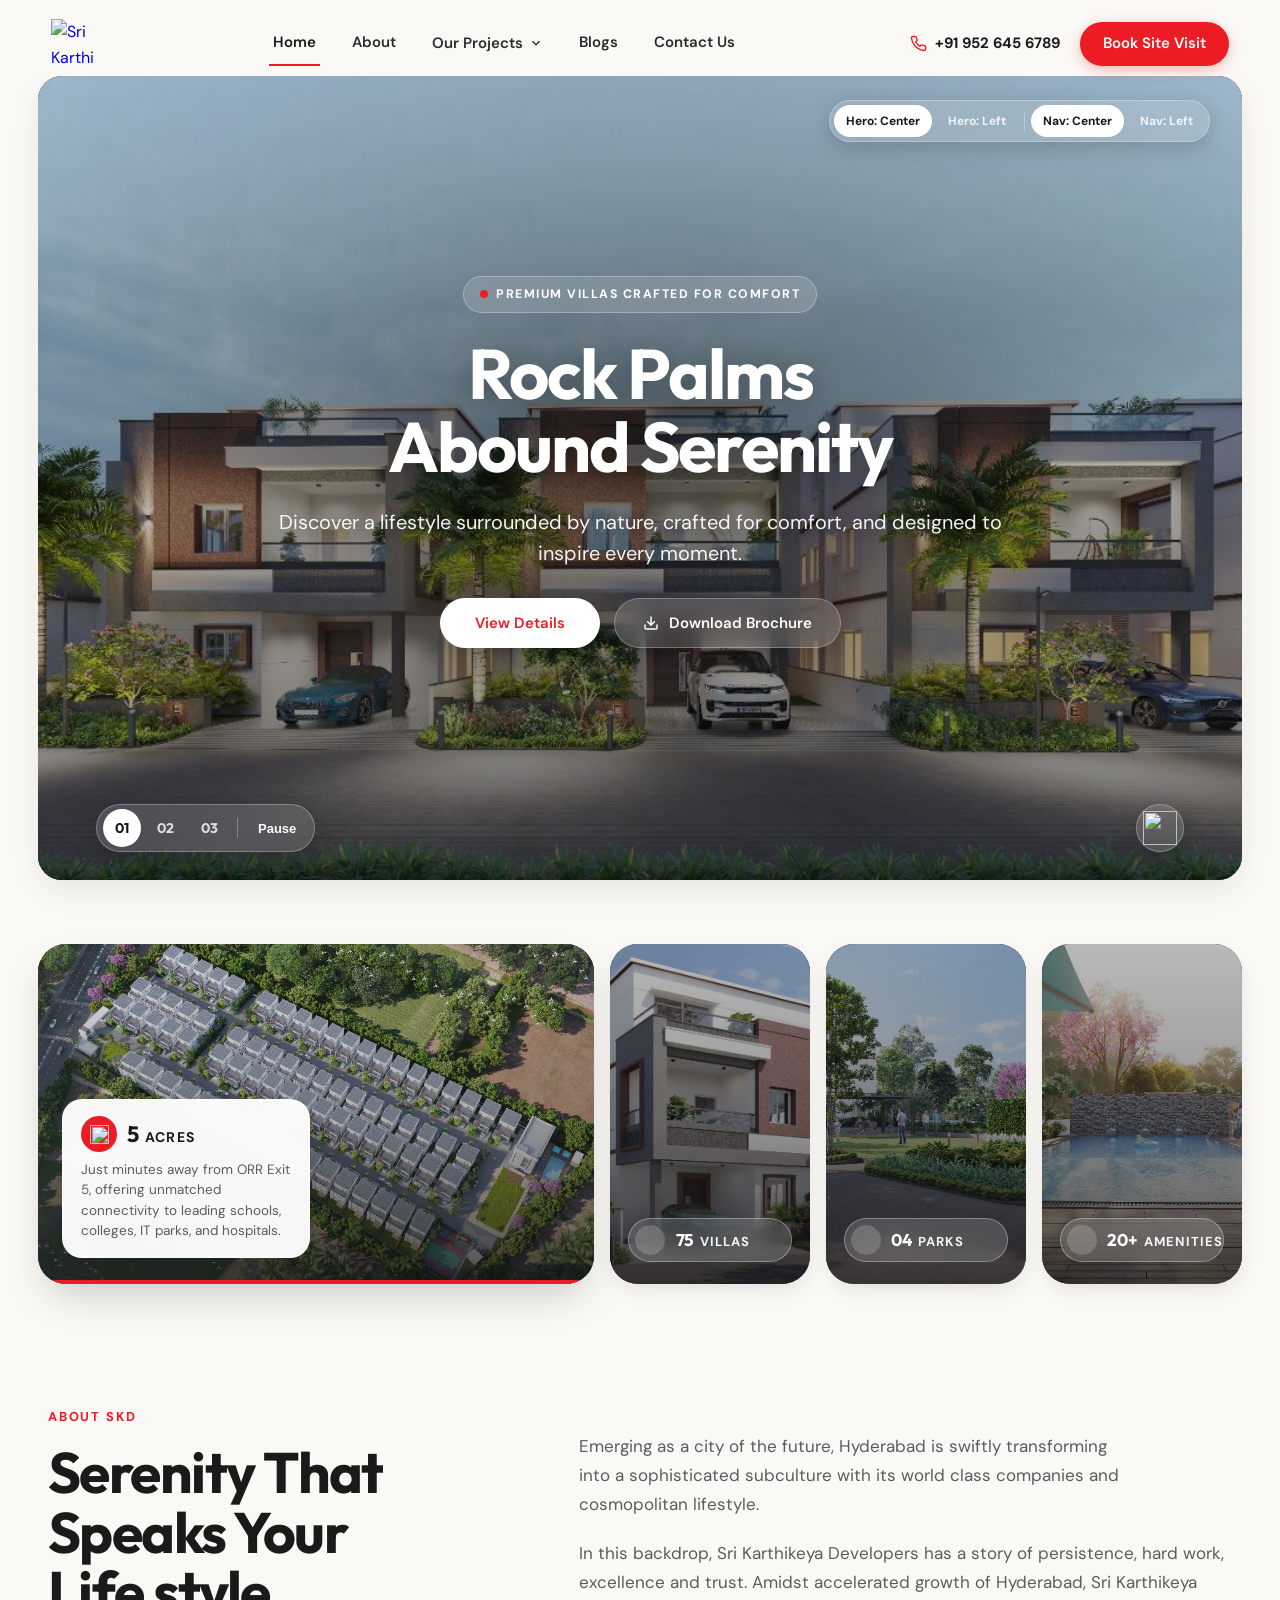
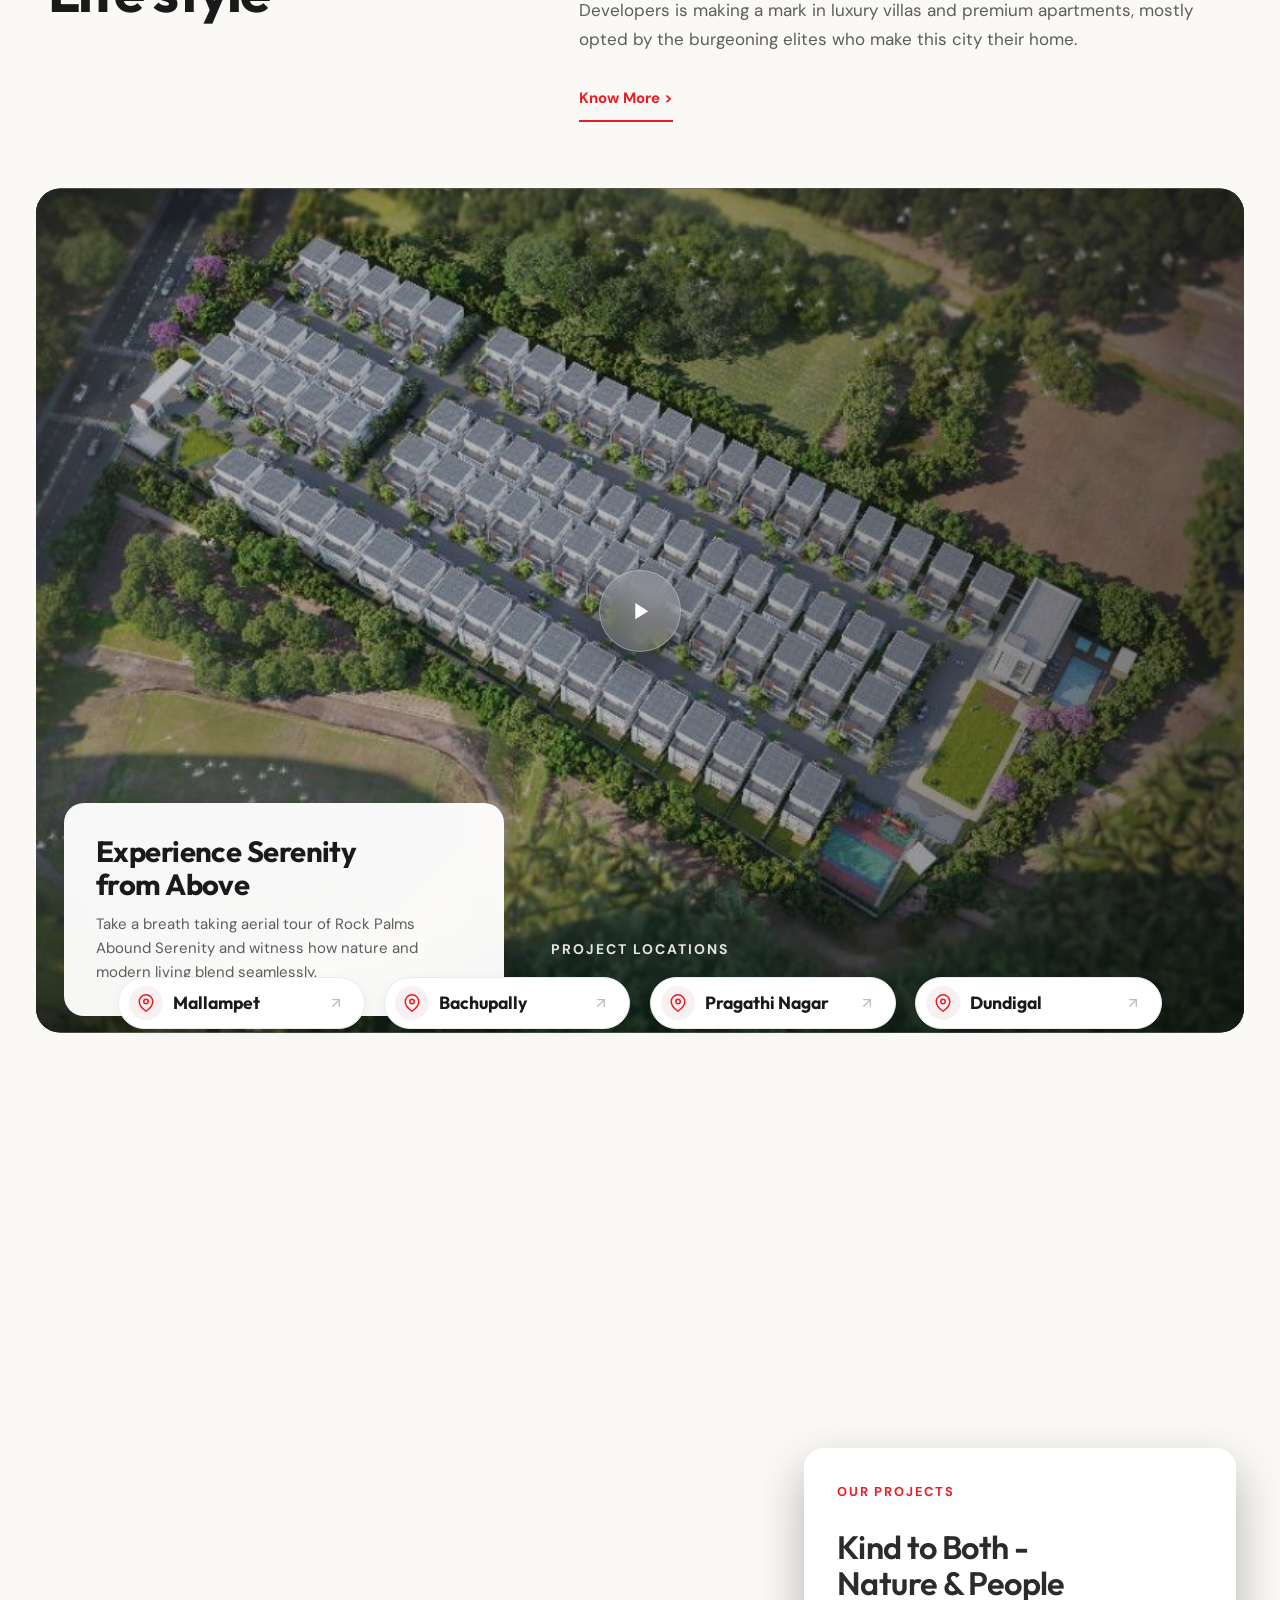
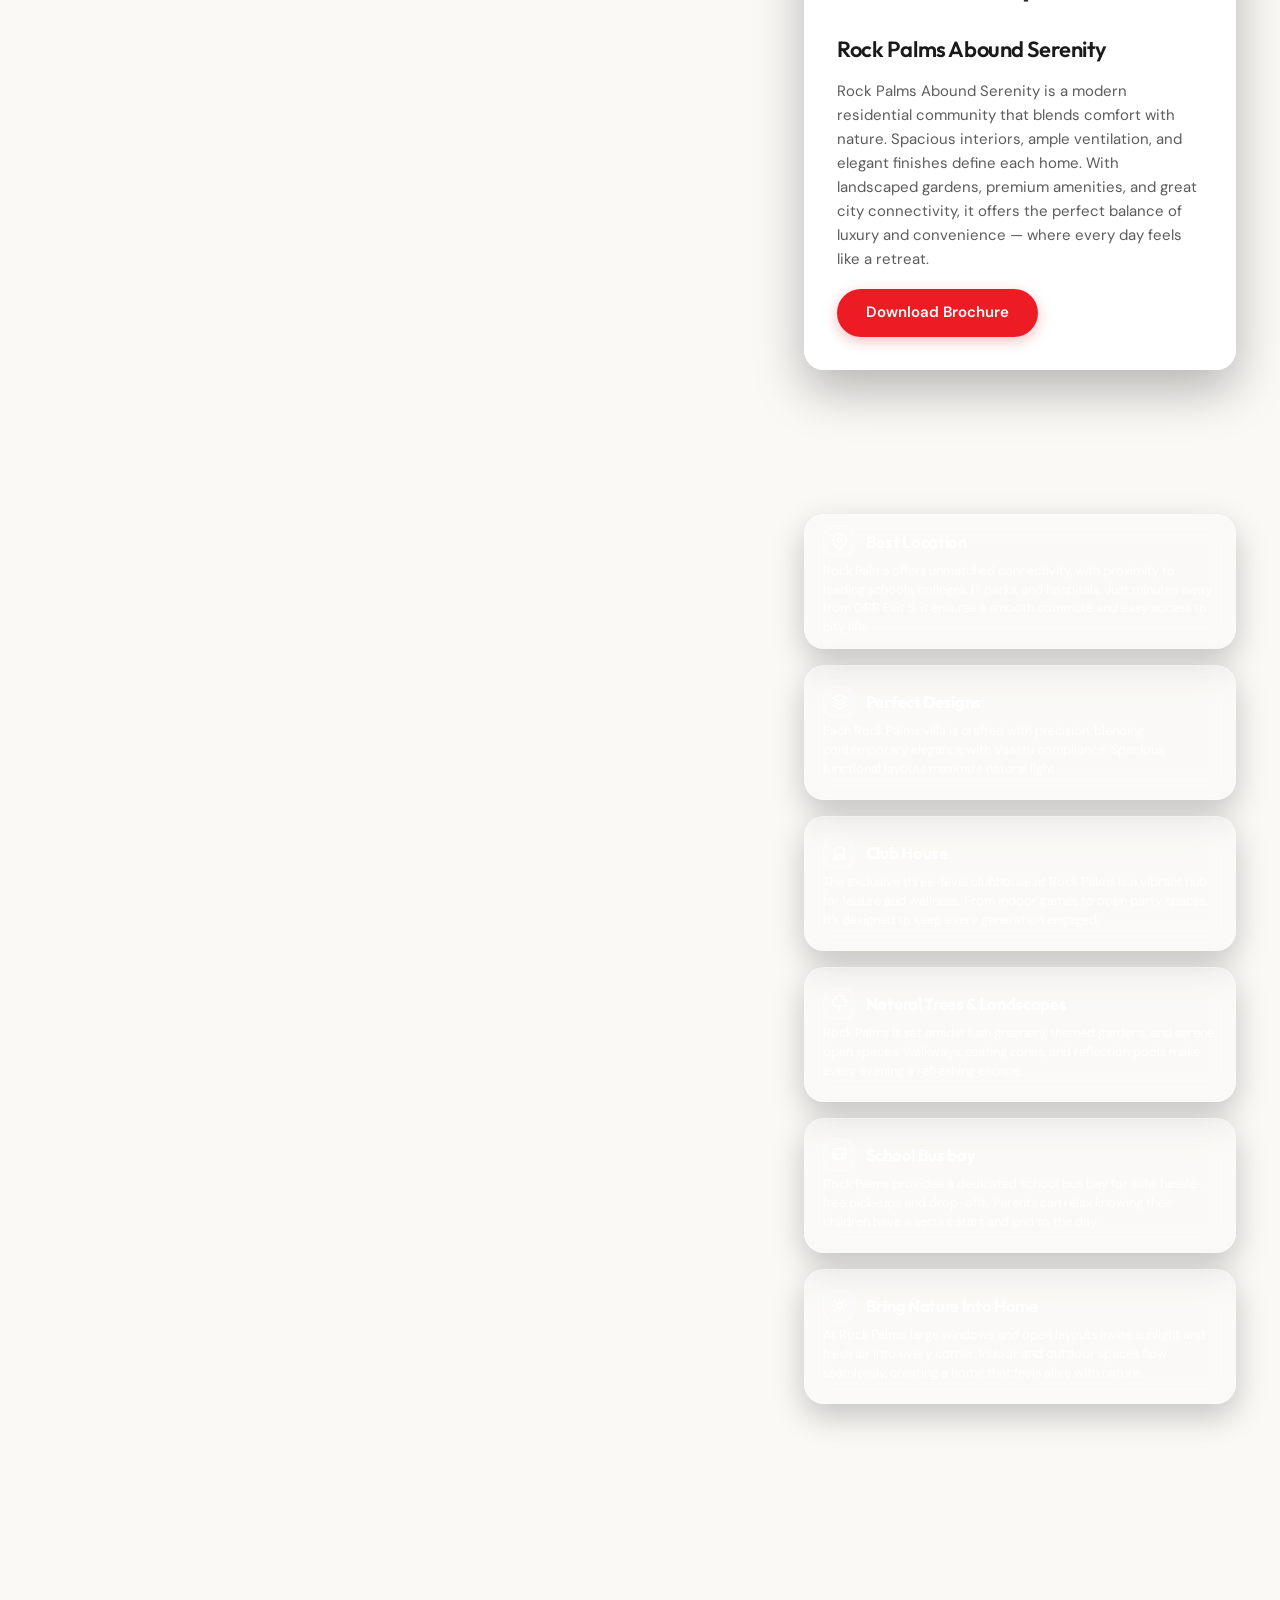
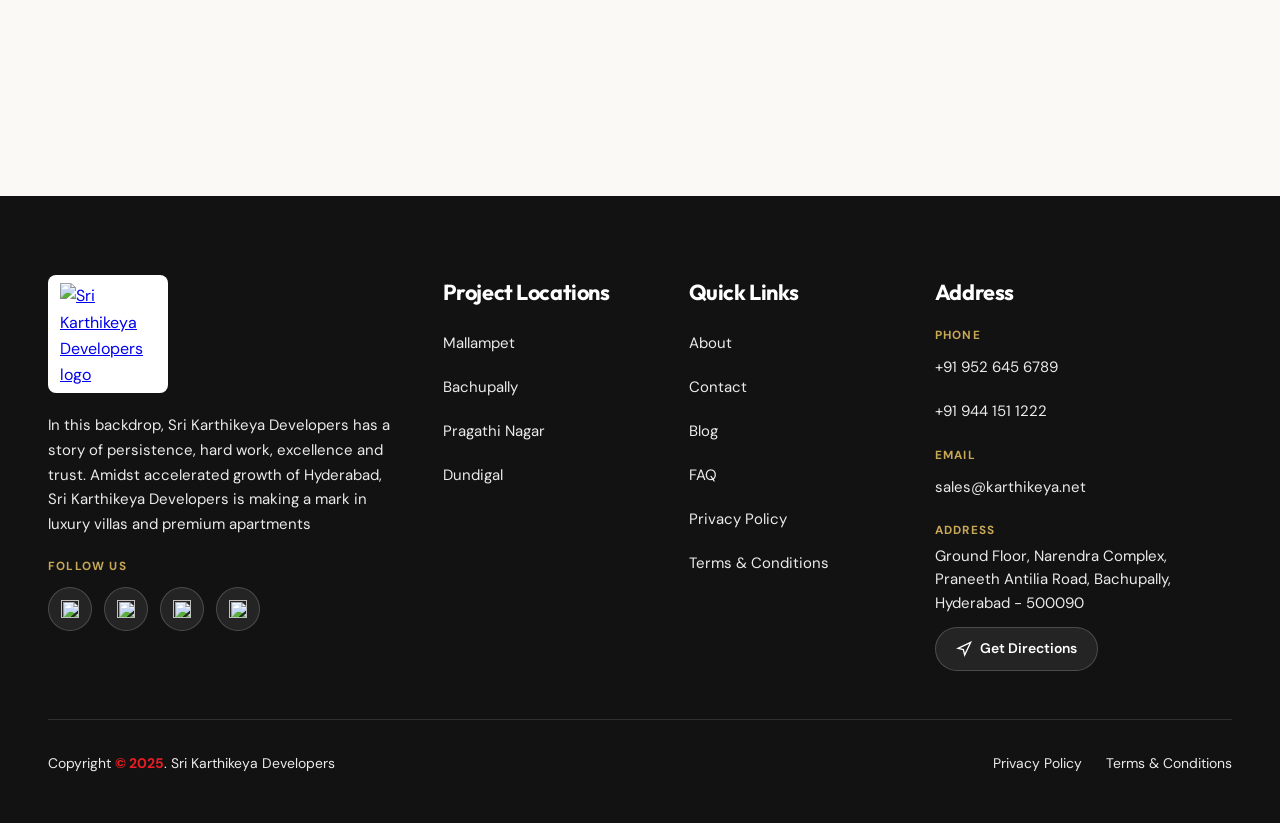
==== commit c965be6a: "Keep single expanded left image in homepage CTA section" ====
--- a/index.html
+++ b/index.html
@@ -1505,19 +1505,9 @@
                 <div class="cta-glass-thumb">
                   <img
                     src="assets/images/cta-dream-interior.jpg"
-                    alt="Architectural rendering of a luxury villa exterior at Rock Palms Abound Serenity"
-                    width="828"
-                    height="828"
-                    loading="lazy"
-                    decoding="async"
-                  >
-                </div>
-                <div class="cta-glass-thumb">
-                  <img
-                    src="assets/images/cta-dream-exterior.jpg"
-                    alt="Nighttime view of illuminated luxury villas at Rock Palms Abound Serenity"
-                    width="828"
-                    height="828"
+                    alt="Architectural rendering of The Club and manicured lawn at Rock Palms Abound Serenity"
+                    width="1024"
+                    height="576"
                     loading="lazy"
                     decoding="async"
                   >
--- a/styles.css
+++ b/styles.css
@@ -3129,21 +3129,19 @@
   box-shadow: 0 10px 26px rgba(199, 168, 86, 0.36);
 }
 
-/* Locked-In Villa Pair Width & Gap + Auto-Matched Height to Form Card */
+/* Single Expanded Visual Frame + Auto-Matched Height to Form Card */
 .cta-visual-pair {
   flex: 1;
   display: grid;
-  grid-template-columns: repeat(2, minmax(0, 1fr));
+  grid-template-columns: 1fr;
   align-items: stretch;
-  gap: 28px;
-  width: 78%;
+  width: 100%;
   max-width: 100%;
 }
 
 @media (max-width: 639px) {
   .cta-visual-pair {
     width: 100%;
-    gap: 16px;
   }
 }
 
